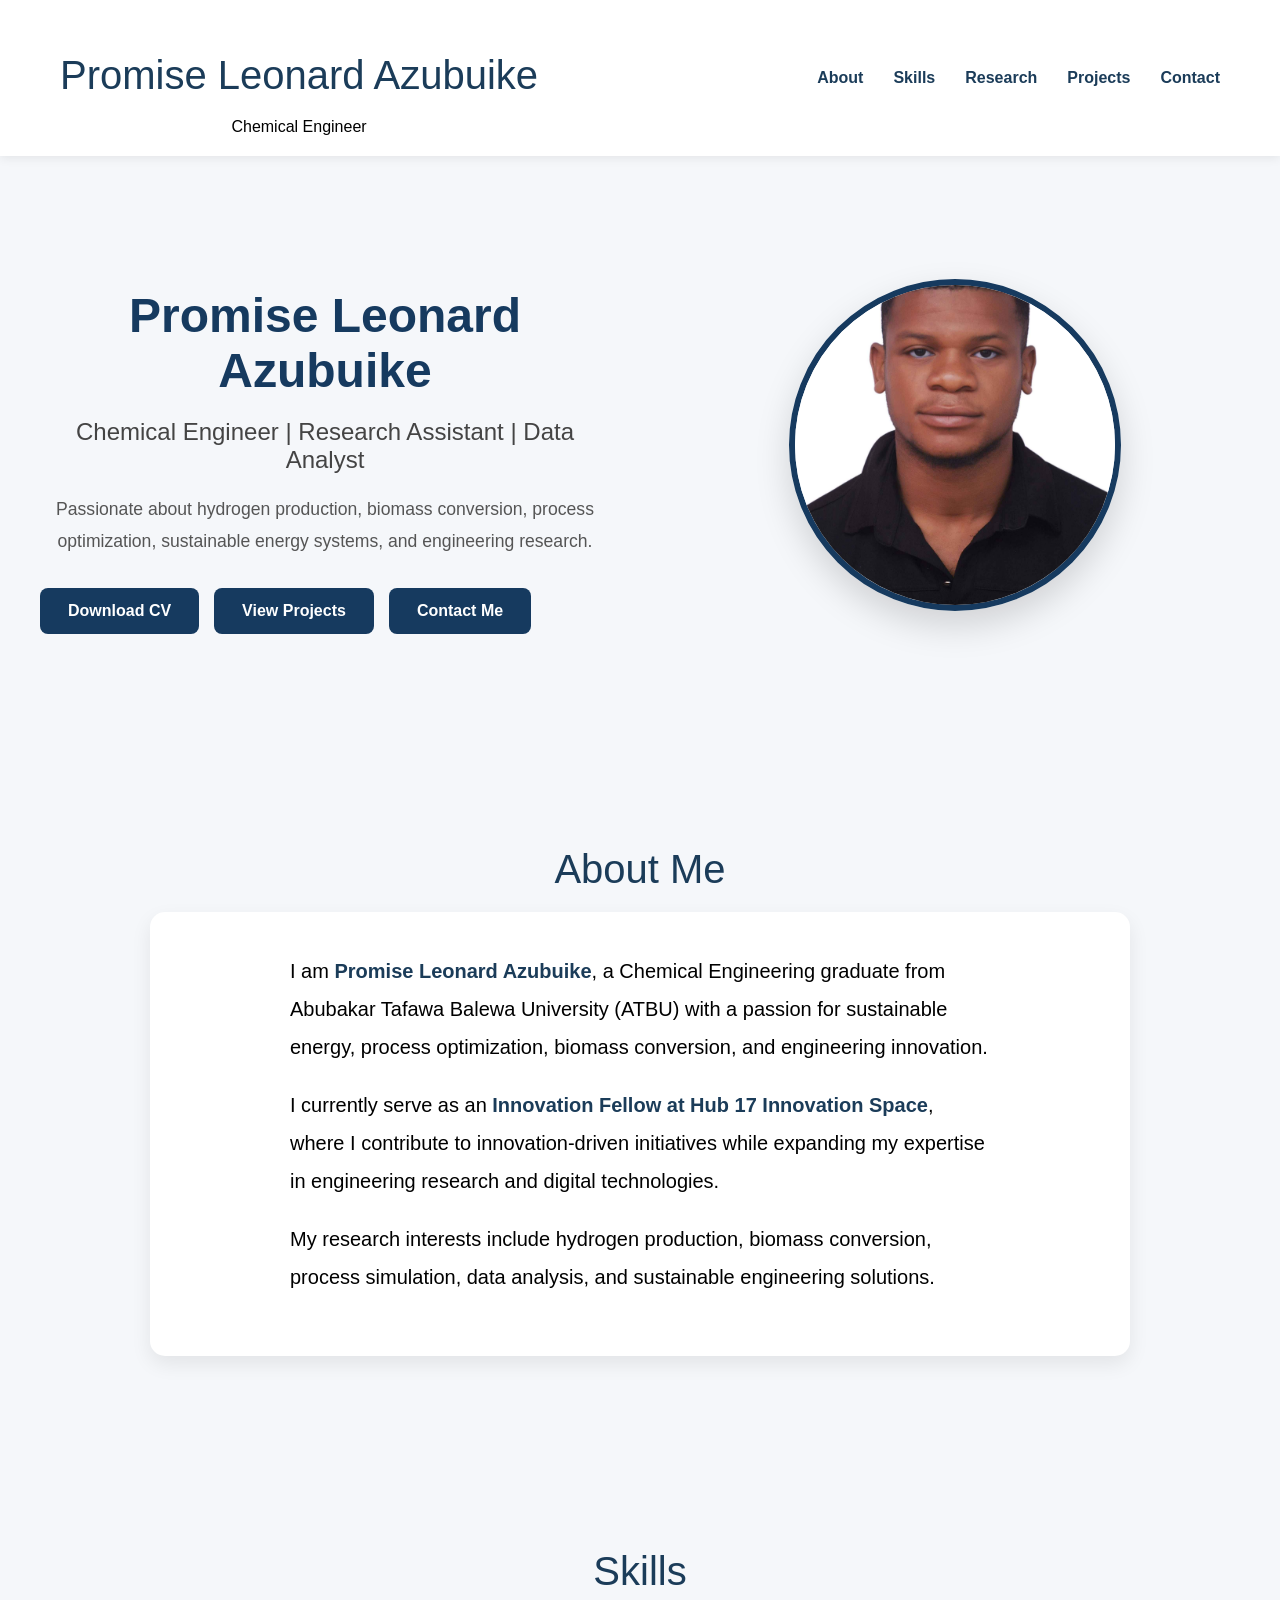
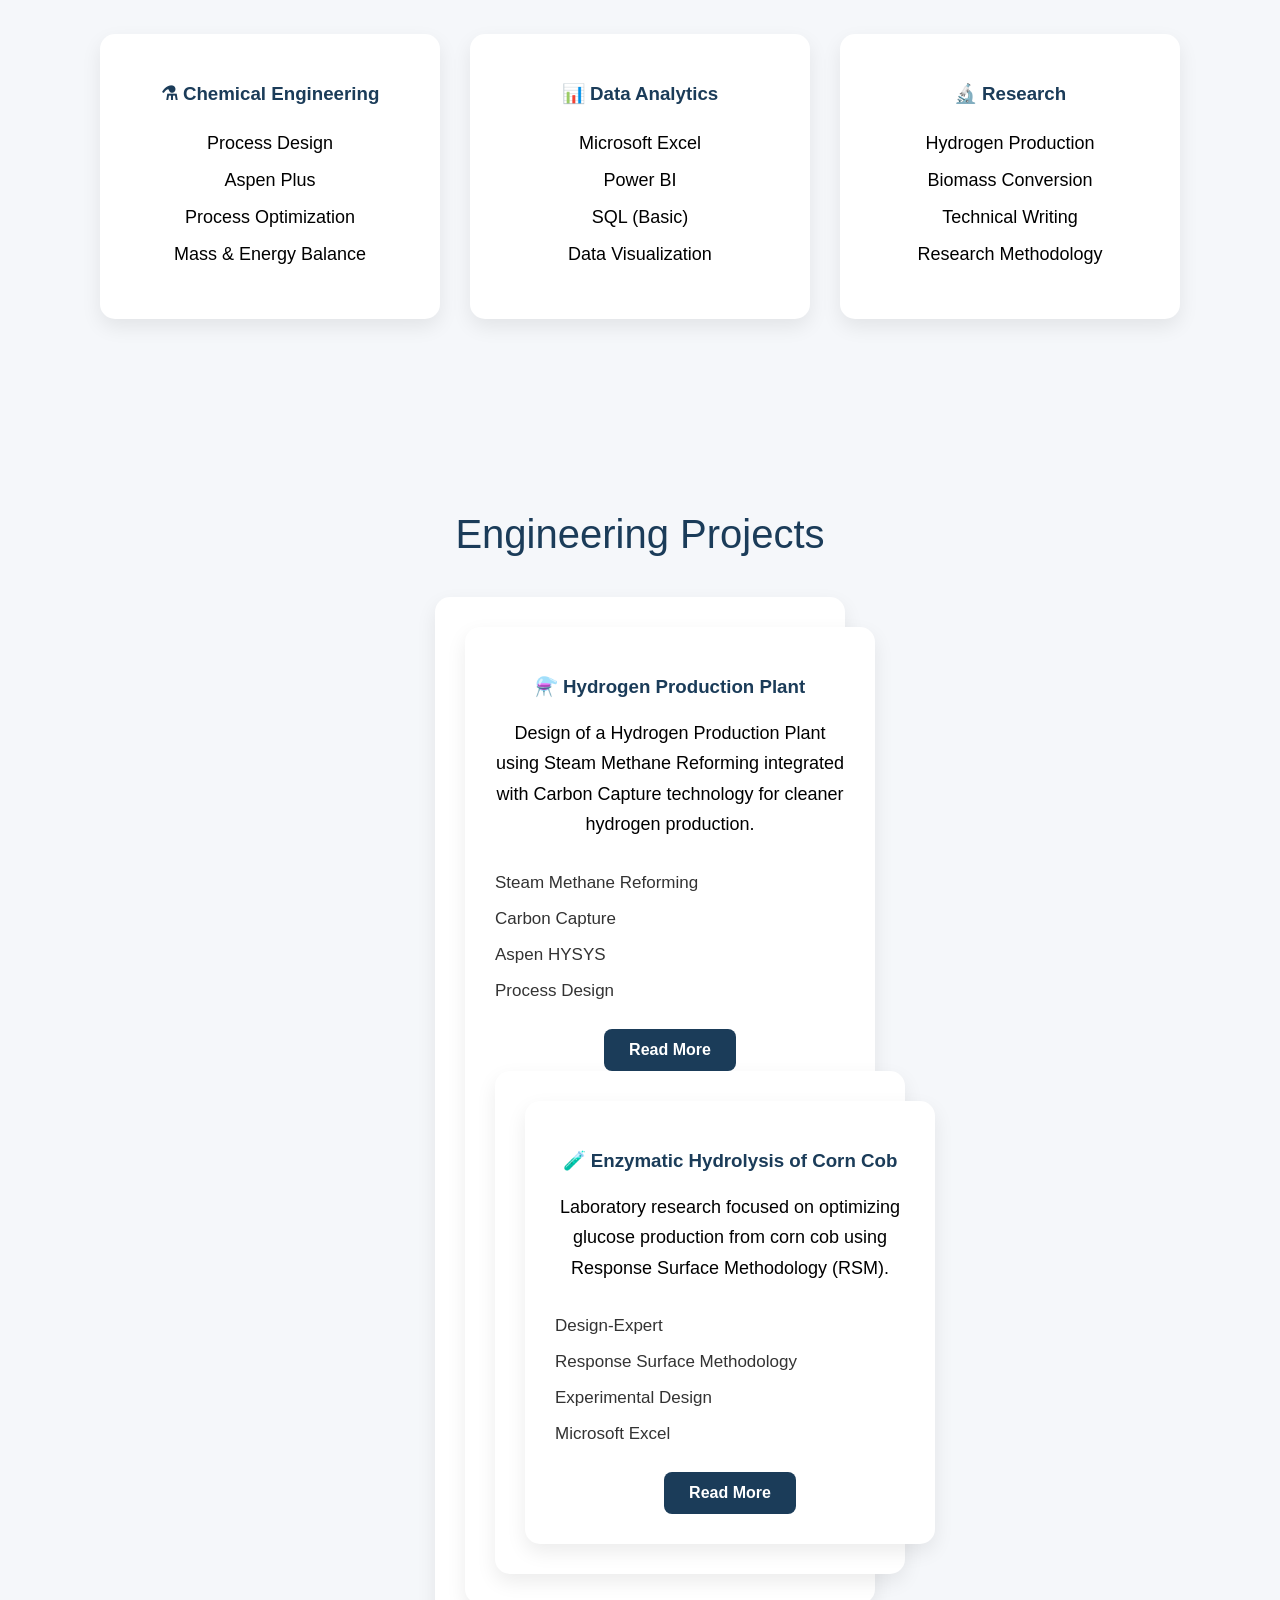
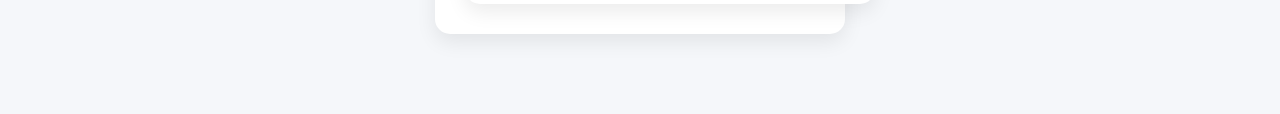
==== index.html @ b5eaa81f "Added professional hero section and downloadable CV" ====
<!DOCTYPE html>
<html lang="en">
<head>
    <meta charset="UTF-8">
    <meta name="viewport" content="width=device-width, initial-scale=1.0">
    <title>Promise Leonard Azubuike</title>

<link rel="stylesheet" href="css/style.css">
</head>

<body>
<nav>

<div class="logo">

    <h2>Promise Leonard Azubuike</h2>

    <span>Chemical Engineer</span>

</div>

<ul>

<li><a href="#about">About</a></li>

<li><a href="#skills">Skills</a></li>

<li><a href="#research">Research</a></li>

<li><a href="#projects">Projects</a></li>

<li><a href="#contact">Contact</a></li>

</ul>

</nav>
<header class="hero">

    <div class="hero-text">

        <h1>Promise Leonard Azubuike</h1>

        <h2>Chemical Engineer | Research Assistant | Data Analyst</h2>

        <p>
            Passionate about hydrogen production, biomass conversion,
            process optimization, sustainable energy systems, and
            engineering research.
        </p>

        <div class="hero-buttons">

<a href="documents/Promise_Leonard_Azubuike_CV.pdf" class="btn" download>Download CV</a>
            </a>

            <a href="#projects" class="btn">
                View Projects
            </a>

            <a href="mailto:promiseleonardazubuike@gmail.com" class="btn">
                Contact Me
            </a>

        </div>

    </div>

    <div class="hero-image">

        <img src="Images/profile.jpg" alt="Promise Leonard Azubuike">

    </div>

</header>

<section id="about">

    <h2>About Me</h2>

    <div class="about-container">

        <div class="about-text">

            <p>
                I am <strong>Promise Leonard Azubuike</strong>, a Chemical Engineering graduate from
                Abubakar Tafawa Balewa University (ATBU) with a passion for sustainable energy,
                process optimization, biomass conversion, and engineering innovation.
            </p>

            <p>
                I currently serve as an <strong>Innovation Fellow at Hub 17 Innovation Space</strong>,
                where I contribute to innovation-driven initiatives while expanding my expertise
                in engineering research and digital technologies.
            </p>

            <p>
                My research interests include hydrogen production, biomass conversion,
                process simulation, data analysis, and sustainable engineering solutions.
            </p>

        </div>

    </div>

</section>
<section id="skills">

    <h2>Skills</h2>

    <div class="skills-container">

        <div class="skill-card">

            <h3>⚗ Chemical Engineering</h3>

            <ul>
                <li>Process Design</li>
                <li>Aspen Plus</li>
                <li>Process Optimization</li>
                <li>Mass & Energy Balance</li>
            </ul>

        </div>

        <div class="skill-card">

            <h3>📊 Data Analytics</h3>

            <ul>
                <li>Microsoft Excel</li>
                <li>Power BI</li>
                <li>SQL (Basic)</li>
                <li>Data Visualization</li>
            </ul>

        </div>

        <div class="skill-card">

            <h3>🔬 Research</h3>

            <ul>
                <li>Hydrogen Production</li>
                <li>Biomass Conversion</li>
                <li>Technical Writing</li>
                <li>Research Methodology</li>
            </ul>

        </div>

 </div>

</section>

<!-- ==========================
     Engineering Projects
========================== -->

<section id="projects">

    <h2>Engineering Projects</h2>

    <div class="projects-container">

        <div class="project-card">
<div class="project-card">

    <h3>⚗️ Hydrogen Production Plant</h3>

    <p>
        Design of a Hydrogen Production Plant using Steam Methane Reforming
        integrated with Carbon Capture technology for cleaner hydrogen production.
    </p>

    <ul>

        <li>Steam Methane Reforming</li>

        <li>Carbon Capture</li>

        <li>Aspen HYSYS</li>

        <li>Process Design</li>

    </ul>

<a href="hydrogen.html">Read More</a>

        <div class="project-card">

            <div class="project-card">

    <h3>🧪 Enzymatic Hydrolysis of Corn Cob</h3>

    <p>
        Laboratory research focused on optimizing glucose production from corn cob
        using Response Surface Methodology (RSM).
    </p>

    <ul>

        <li>Design-Expert</li>

        <li>Response Surface Methodology</li>

        <li>Experimental Design</li>

        <li>Microsoft Excel</li>

    </ul>

    <a href="#">Read More</a>

</div>
---- css/style.css ----
/* ==========================
   General Styles
========================== */

body{

background:#f5f7fa;

font-family:Arial, Helvetica, sans-serif;

margin:0;

padding:0;

text-align:center;

}

header{

padding:100px 20px;

}

h1{

font-size:50px;

color:#1b3c59;

margin-bottom:10px;

}

h2{

font-size:40px;

color:#1b3c59;

font-weight:400;

margin-bottom:20px;

}

p{

font-size:20px;

max-width:700px;

margin:auto;

line-height:1.7;

}

/* ==========================
   Navigation
========================== */

nav{

display:flex;

justify-content:space-between;

align-items:center;

padding:20px 60px;

background:white;

box-shadow:0 2px 10px rgba(0,0,0,.08);

}

nav ul{

display:flex;

list-style:none;

gap:30px;

margin:0;

padding:0;

}

nav a{

text-decoration:none;

color:#1b3c59;

font-weight:bold;

transition:.3s;

}

nav a:hover{

color:#0077b6;

}

/* ==========================
   Buttons
========================== */

.buttons{

margin-top:40px;

}

.buttons a{

text-decoration:none;

background:#1b3c59;

color:white;

padding:15px 30px;

margin:10px;

display:inline-block;

border-radius:8px;

transition:.3s;

font-weight:bold;

}

.buttons a:hover{

background:#0077b6;

transform:translateY(-3px);

}

/* ==========================
   Sections
========================== */

section{

padding:80px 60px;

}

/* ==========================
   About Section
========================== */

.about-container{

max-width:900px;

margin:auto;

background:white;

padding:40px;

border-radius:15px;

box-shadow:0 8px 20px rgba(0,0,0,.08);

}

.about-text p{

font-size:20px;

line-height:1.9;

margin-bottom:20px;

text-align:left;

}

strong{

color:#1b3c59;

}

/* ==========================
   Skills Section
========================== */

.skills-container{

display:flex;

justify-content:center;

gap:30px;

flex-wrap:wrap;

margin-top:40px;

}

.skill-card{

background:white;

padding:30px;

width:280px;

border-radius:15px;

box-shadow:0 8px 20px rgba(0,0,0,.08);

transition:.3s;

}

.skill-card:hover{

transform:translateY(-10px);

}

.skill-card h3{

color:#1b3c59;

margin-bottom:20px;

}

.skill-card ul{

list-style:none;

padding:0;

}

.skill-card li{

padding:8px;

font-size:18px;

}

/* ==========================
   Engineering Projects
========================== */

.projects-container{

display:flex;

justify-content:center;

gap:30px;

flex-wrap:wrap;

margin-top:40px;

}

.project-card{

background:white;

width:350px;

padding:30px;

border-radius:15px;

box-shadow:0 8px 20px rgba(0,0,0,.08);

transition:.3s;

}

.project-card:hover{

transform:translateY(-10px);

}

.project-card h3{

color:#1b3c59;

margin-bottom:20px;

}

.project-card p{

font-size:18px;

line-height:1.7;

margin-bottom:25px;

}

.project-card ul{

list-style:none;

padding:0;

margin:20px 0;

text-align:left;

}

.project-card li{

list-style:none;

padding:8px 0;

font-size:17px;

color:#333;

}

.project-card a{

text-decoration:none;

background:#1b3c59;

color:white;

padding:12px 25px;

border-radius:8px;

display:inline-block;

font-weight:bold;

transition:.3s;

}

.project-card a:hover{

background:#0077b6;

}

/* ==========================
   Project Table
========================== */

.project-table{

width:100%;

border-collapse:collapse;

margin-top:30px;

}

.project-table th{

background:#1b3c59;

color:white;

padding:15px;

text-align:left;

width:35%;

}

.project-table td{

padding:15px;

border:1px solid #ddd;

text-align:left;

}

.project-table tr:nth-child(even){

background:#f5f7fa;

}

/* ==========================
   Project Image
========================== */

.project-image{

width:100%;

max-width:850px;

height:auto;

display:block;

margin:30px auto;

border-radius:15px;

box-shadow:0 8px 20px rgba(0,0,0,.12);

}.image-caption{

font-size:16px;

font-style:italic;

color:#555;

margin-top:-10px;

margin-bottom:40px;

}/* ===========================
   HERO SECTION
=========================== */

.hero{
    max-width:1200px;
    margin:60px auto;
    padding:40px;
    display:flex;
    justify-content:space-between;
    align-items:center;
    gap:60px;
}

.hero-text{
    flex:1;
}

.hero-text h1{
    font-size:3rem;
    color:#163A5F;
    margin-bottom:10px;
}

.hero-text h2{
    font-size:1.5rem;
    color:#444;
    margin-bottom:20px;
    font-weight:500;
}

.hero-text p{
    font-size:1.1rem;
    line-height:1.8;
    color:#555;
    margin-bottom:30px;
}

.hero-image{
    flex:1;
    display:flex;
    justify-content:center;
}

.hero-image img{
    width:320px;
    height:320px;
    object-fit:cover;
    border-radius:50%;
    border:6px solid #163A5F;
    box-shadow:0 15px 35px rgba(0,0,0,0.15);
}

.hero-buttons{
    display:flex;
    gap:15px;
    flex-wrap:wrap;
}

.btn{
    text-decoration:none;
    background:#163A5F;
    color:white;
    padding:14px 28px;
    border-radius:8px;
    font-weight:600;
    transition:.3s;
}

.btn:hover{
    background:#23527c;
    transform:translateY(-3px);
}@media(max-width:768px){

.hero{
    flex-direction:column-reverse;
    text-align:center;
    padding:20px;
}

.hero-image img{
    width:220px;
    height:220px;
}

.hero-buttons{
    justify-content:center;
}

.hero-text h1{
    font-size:2.2rem;
}

.hero-text h2{
    font-size:1.2rem;
}

}
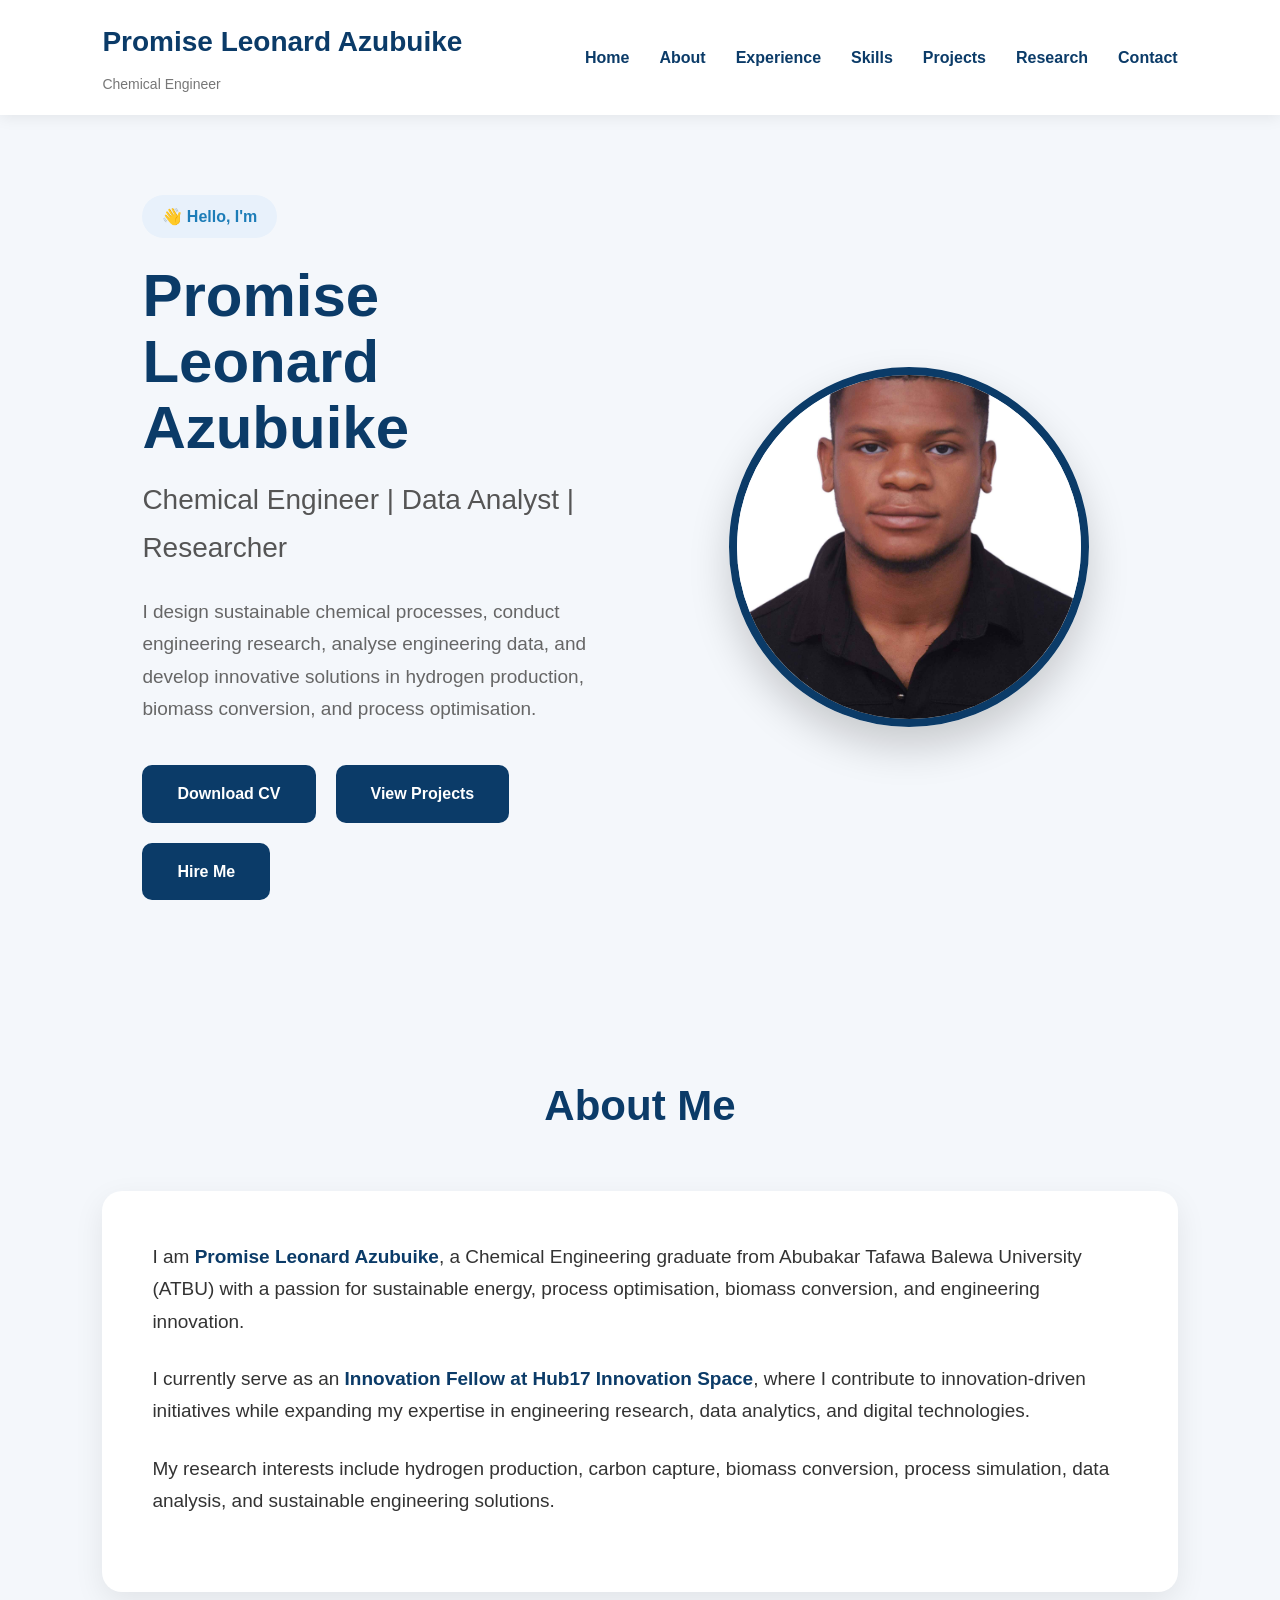
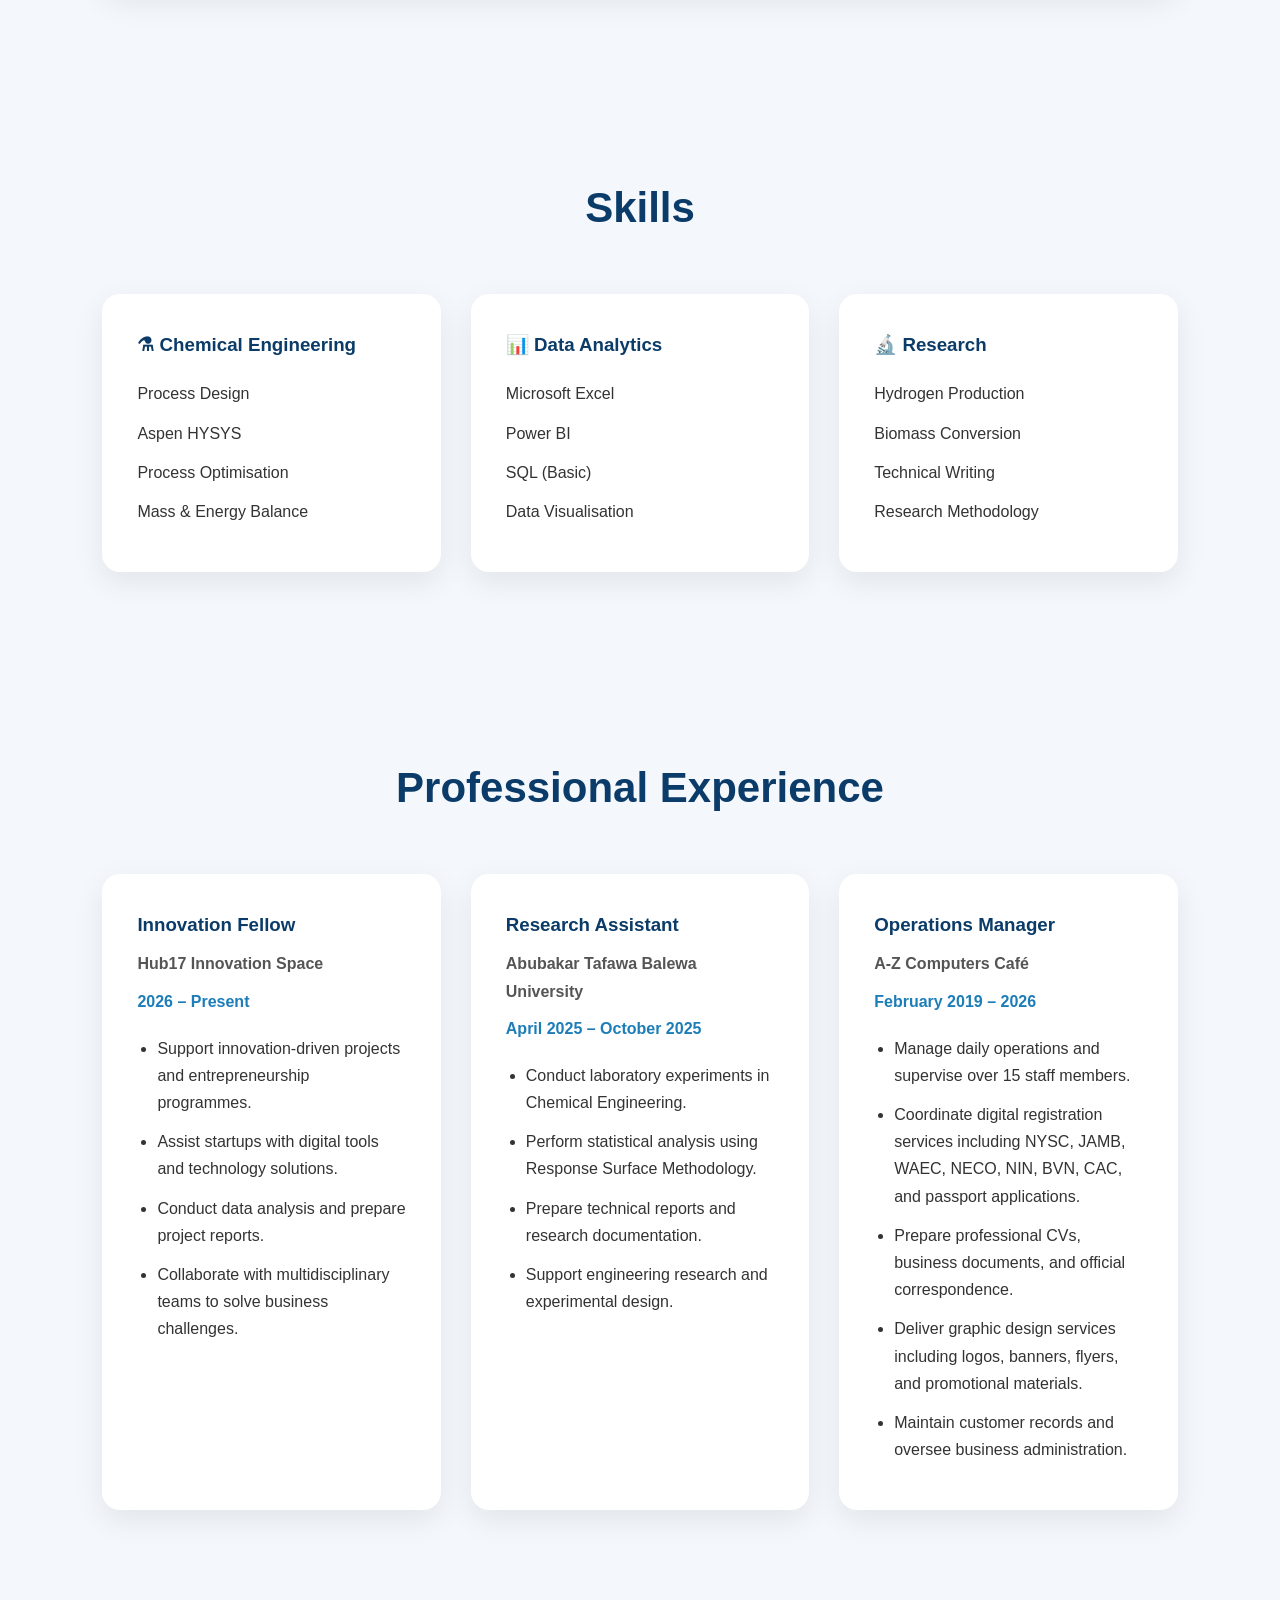
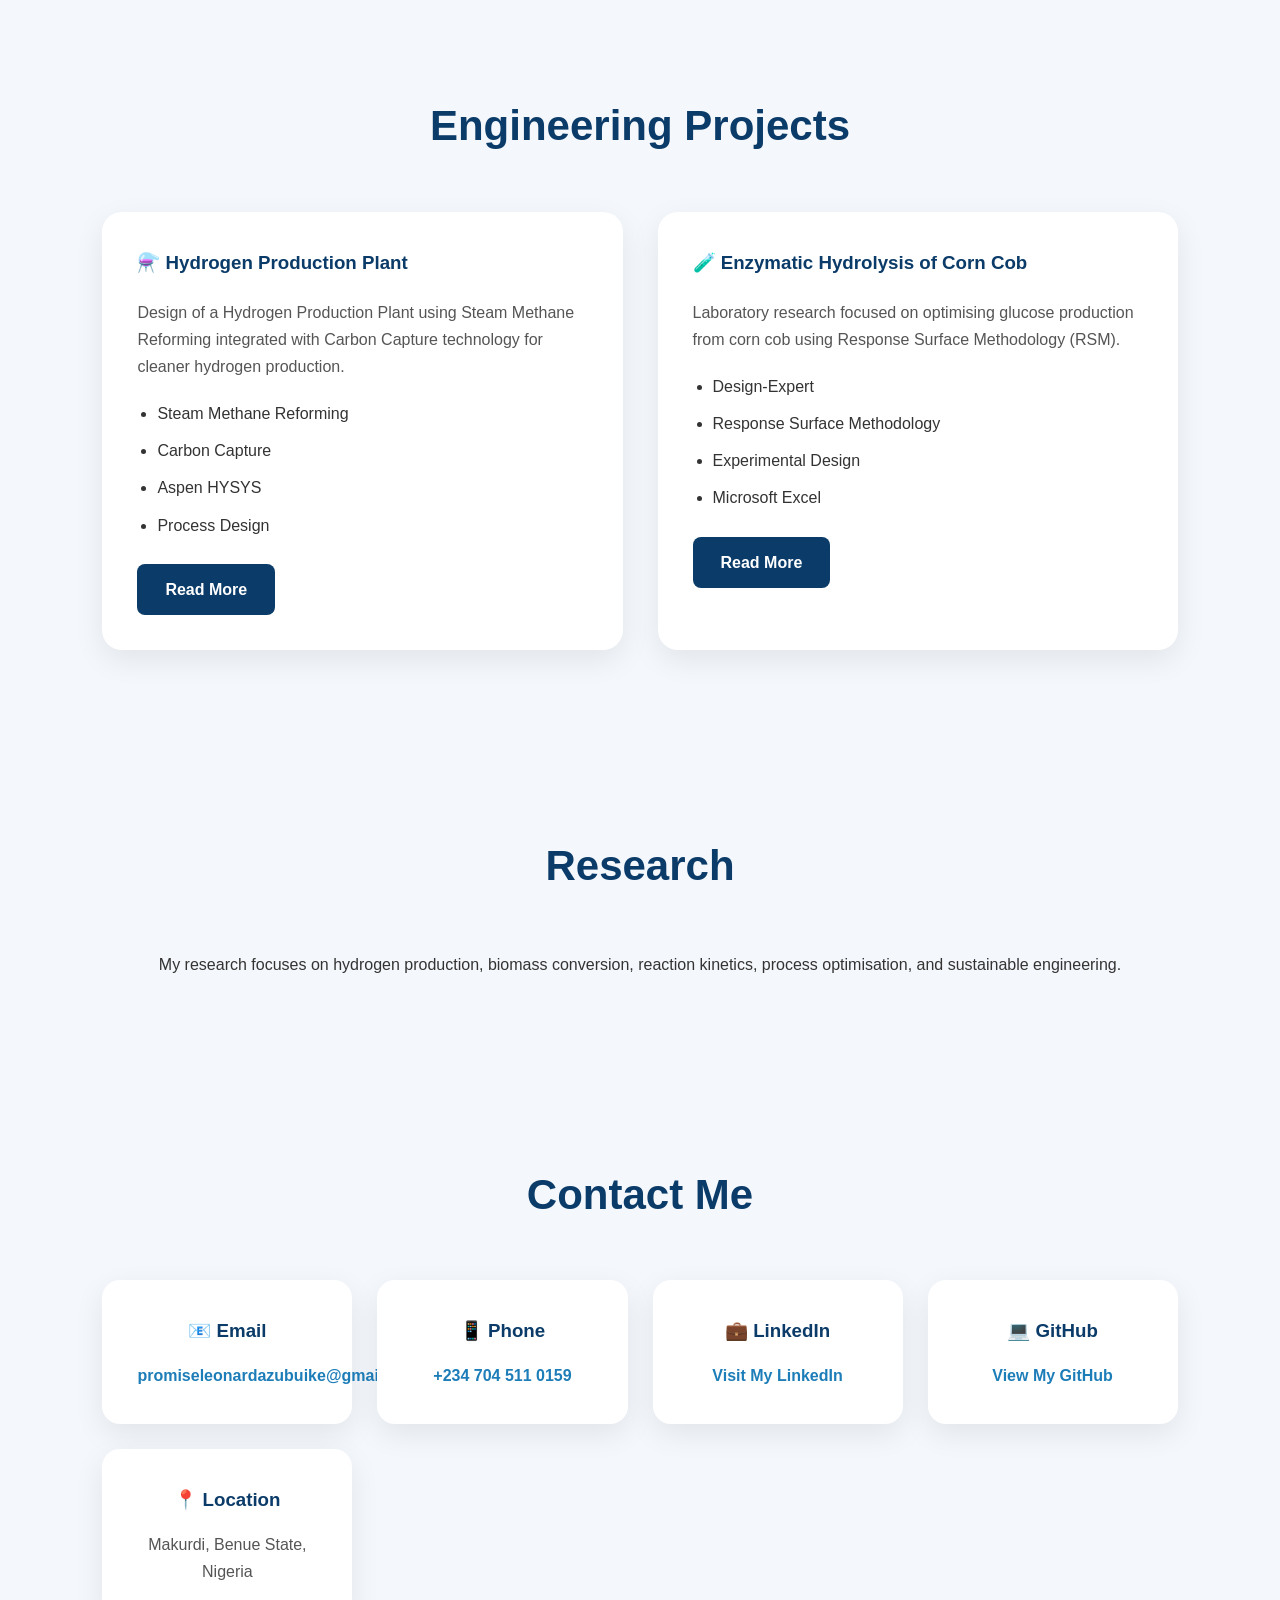
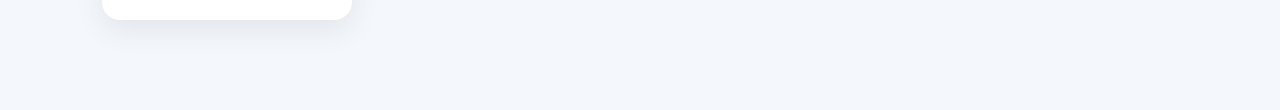
==== commit ce991499: "Update portfolio and add enzymatic hydrolysis project" ====
--- a/index.html
+++ b/index.html
@@ -3,62 +3,70 @@
 <head>
     <meta charset="UTF-8">
     <meta name="viewport" content="width=device-width, initial-scale=1.0">
-    <title>Promise Leonard Azubuike</title>
-
-<link rel="stylesheet" href="css/style.css">
+    <title>Promise Leonard Azubuike | Chemical Engineer</title>
+
+    <link rel="stylesheet" href="css/style.css">
 </head>
 
 <body>
+
+<!-- ==========================
+     Navigation
+========================== -->
+
 <nav>
 
-<div class="logo">
-
-    <h2>Promise Leonard Azubuike</h2>
-
-    <span>Chemical Engineer</span>
-
-</div>
+    <div class="logo">
+        <h2>Promise Leonard Azubuike</h2>
+        <span>Chemical Engineer</span>
+    </div>
 
 <ul>
-
-<li><a href="#about">About</a></li>
-
-<li><a href="#skills">Skills</a></li>
-
-<li><a href="#research">Research</a></li>
-
-<li><a href="#projects">Projects</a></li>
-
-<li><a href="#contact">Contact</a></li>
-
+    <li><a href="#">Home</a></li>
+    <li><a href="#about">About</a></li>
+    <li><a href="#experience">Experience</a></li>
+    <li><a href="#skills">Skills</a></li>
+    <li><a href="#projects">Projects</a></li>
+    <li><a href="#research">Research</a></li>
+    <li><a href="#contact">Contact</a></li>
 </ul>
 
 </nav>
+
+<!-- ==========================
+     Hero Section
+========================== -->
+
 <header class="hero">
 
     <div class="hero-text">
 
+        <p class="hero-tag">👋 Hello, I'm</p>
+
         <h1>Promise Leonard Azubuike</h1>
 
-        <h2>Chemical Engineer | Research Assistant | Data Analyst</h2>
-
-        <p>
-            Passionate about hydrogen production, biomass conversion,
-            process optimization, sustainable energy systems, and
-            engineering research.
+        <h2>Chemical Engineer | Data Analyst | Researcher</h2>
+
+        <p class="hero-description">
+            I design sustainable chemical processes, conduct engineering research,
+            analyse engineering data, and develop innovative solutions in hydrogen
+            production, biomass conversion, and process optimisation.
         </p>
 
         <div class="hero-buttons">
 
-<a href="documents/Promise_Leonard_Azubuike_CV.pdf" class="btn" download>Download CV</a>
+            <a href="documents/Promise_Leonard_Azubuike_CV.pdf"
+               class="btn"
+               download>
+                Download CV
             </a>
 
             <a href="#projects" class="btn">
                 View Projects
             </a>
 
-            <a href="mailto:promiseleonardazubuike@gmail.com" class="btn">
-                Contact Me
+            <a href="#contact" class="btn">
+                Hire Me
             </a>
 
         </div>
@@ -67,12 +75,17 @@
 
     <div class="hero-image">
 
-        <img src="Images/profile.jpg" alt="Promise Leonard Azubuike">
+        <img src="Images/profile.jpg"
+             alt="Promise Leonard Azubuike">
 
     </div>
 
 </header>
 
+<!-- ==========================
+     About Section
+========================== -->
+
 <section id="about">
 
     <h2>About Me</h2>
@@ -82,27 +95,33 @@
         <div class="about-text">
 
             <p>
-                I am <strong>Promise Leonard Azubuike</strong>, a Chemical Engineering graduate from
-                Abubakar Tafawa Balewa University (ATBU) with a passion for sustainable energy,
-                process optimization, biomass conversion, and engineering innovation.
-            </p>
-
-            <p>
-                I currently serve as an <strong>Innovation Fellow at Hub 17 Innovation Space</strong>,
+                I am <strong>Promise Leonard Azubuike</strong>, a Chemical Engineering graduate
+                from Abubakar Tafawa Balewa University (ATBU) with a passion for sustainable
+                energy, process optimisation, biomass conversion, and engineering innovation.
+            </p>
+
+            <p>
+                I currently serve as an <strong>Innovation Fellow at Hub17 Innovation Space</strong>,
                 where I contribute to innovation-driven initiatives while expanding my expertise
-                in engineering research and digital technologies.
-            </p>
-
-            <p>
-                My research interests include hydrogen production, biomass conversion,
-                process simulation, data analysis, and sustainable engineering solutions.
-            </p>
-
-        </div>
-
-    </div>
-
-</section>
+                in engineering research, data analytics, and digital technologies.
+            </p>
+
+            <p>
+                My research interests include hydrogen production, carbon capture,
+                biomass conversion, process simulation, data analysis,
+                and sustainable engineering solutions.
+            </p>
+
+        </div>
+
+    </div>
+
+</section>
+
+<!-- ==========================
+     Skills Section
+========================== -->
+
 <section id="skills">
 
     <h2>Skills</h2>
@@ -115,8 +134,8 @@
 
             <ul>
                 <li>Process Design</li>
-                <li>Aspen Plus</li>
-                <li>Process Optimization</li>
+                <li>Aspen HYSYS</li>
+                <li>Process Optimisation</li>
                 <li>Mass & Energy Balance</li>
             </ul>
 
@@ -130,7 +149,7 @@
                 <li>Microsoft Excel</li>
                 <li>Power BI</li>
                 <li>SQL (Basic)</li>
-                <li>Data Visualization</li>
+                <li>Data Visualisation</li>
             </ul>
 
         </div>
@@ -148,7 +167,72 @@
 
         </div>
 
- </div>
+    </div>
+
+</section>
+<!-- ==========================
+     Experience Section
+========================== -->
+
+<section id="experience">
+
+    <h2>Professional Experience</h2>
+
+    <div class="experience-container">
+
+        <div class="experience-card">
+
+            <h3>Innovation Fellow</h3>
+
+            <h4>Hub17 Innovation Space</h4>
+
+            <span>2026 – Present</span>
+
+            <ul>
+                <li>Support innovation-driven projects and entrepreneurship programmes.</li>
+                <li>Assist startups with digital tools and technology solutions.</li>
+                <li>Conduct data analysis and prepare project reports.</li>
+                <li>Collaborate with multidisciplinary teams to solve business challenges.</li>
+            </ul>
+
+        </div>
+
+        <div class="experience-card">
+
+            <h3>Research Assistant</h3>
+
+            <h4>Abubakar Tafawa Balewa University</h4>
+
+            <span>April 2025 – October 2025</span>
+
+            <ul>
+                <li>Conduct laboratory experiments in Chemical Engineering.</li>
+                <li>Perform statistical analysis using Response Surface Methodology.</li>
+                <li>Prepare technical reports and research documentation.</li>
+                <li>Support engineering research and experimental design.</li>
+            </ul>
+
+        </div>
+
+        <div class="experience-card">
+
+            <h3>Operations Manager</h3>
+
+            <h4>A-Z Computers Café</h4>
+
+            <span>February 2019 – 2026</span>
+
+            <ul>
+                <li>Manage daily operations and supervise over 15 staff members.</li>
+                <li>Coordinate digital registration services including NYSC, JAMB, WAEC, NECO, NIN, BVN, CAC, and passport applications.</li>
+                <li>Prepare professional CVs, business documents, and official correspondence.</li>
+                <li>Deliver graphic design services including logos, banners, flyers, and promotional materials.</li>
+                <li>Maintain customer records and oversee business administration.</li>
+            </ul>
+
+        </div>
+
+    </div>
 
 </section>
 
@@ -163,53 +247,136 @@
     <div class="projects-container">
 
         <div class="project-card">
-<div class="project-card">
-
-    <h3>⚗️ Hydrogen Production Plant</h3>
-
-    <p>
-        Design of a Hydrogen Production Plant using Steam Methane Reforming
-        integrated with Carbon Capture technology for cleaner hydrogen production.
+
+            <h3>⚗️ Hydrogen Production Plant</h3>
+
+            <p>
+                Design of a Hydrogen Production Plant using Steam Methane Reforming
+                integrated with Carbon Capture technology for cleaner hydrogen production.
+            </p>
+
+            <ul>
+                <li>Steam Methane Reforming</li>
+                <li>Carbon Capture</li>
+                <li>Aspen HYSYS</li>
+                <li>Process Design</li>
+            </ul>
+
+            <a href="hydrogen.html">Read More</a>
+
+        </div>
+
+        <div class="project-card">
+
+            <h3>🧪 Enzymatic Hydrolysis of Corn Cob</h3>
+
+            <p>
+                Laboratory research focused on optimising glucose production
+                from corn cob using Response Surface Methodology (RSM).
+            </p>
+
+            <ul>
+                <li>Design-Expert</li>
+                <li>Response Surface Methodology</li>
+                <li>Experimental Design</li>
+                <li>Microsoft Excel</li>
+            </ul>
+
+            <a href="enzymatic-hydrolysis.html">Read More</a>
+
+        </div>
+
+    </div>
+
+</section>
+
+<!-- ==========================
+     Research Section
+========================== -->
+
+<section id="research">
+
+    <h2>Research</h2>
+
+    <p style="text-align:center;">
+        My research focuses on hydrogen production,
+        biomass conversion, reaction kinetics,
+        process optimisation, and sustainable engineering.
     </p>
 
-    <ul>
-
-        <li>Steam Methane Reforming</li>
-
-        <li>Carbon Capture</li>
-
-        <li>Aspen HYSYS</li>
-
-        <li>Process Design</li>
-
-    </ul>
-
-<a href="hydrogen.html">Read More</a>
-
-        <div class="project-card">
-
-            <div class="project-card">
-
-    <h3>🧪 Enzymatic Hydrolysis of Corn Cob</h3>
-
-    <p>
-        Laboratory research focused on optimizing glucose production from corn cob
-        using Response Surface Methodology (RSM).
-    </p>
-
-    <ul>
-
-        <li>Design-Expert</li>
-
-        <li>Response Surface Methodology</li>
-
-        <li>Experimental Design</li>
-
-        <li>Microsoft Excel</li>
-
-    </ul>
-
-    <a href="#">Read More</a>
-
-</div>
-   +</section>
+
+<!-- ==========================
+     Contact Section
+========================== -->
+
+<section id="contact">
+
+    <h2>Contact Me</h2>
+
+    <div class="contact-container">
+
+        <div class="contact-card">
+
+            <h3>📧 Email</h3>
+
+            <p>
+                <a href="mailto:promiseleonardazubuike@gmail.com">
+                    promiseleonardazubuike@gmail.com
+                </a>
+            </p>
+
+        </div>
+
+        <div class="contact-card">
+
+            <h3>📱 Phone</h3>
+
+            <p>
+                <a href="tel:+2347045110159">
+                    +234 704 511 0159
+                </a>
+            </p>
+
+        </div>
+
+        <div class="contact-card">
+
+            <h3>💼 LinkedIn</h3>
+
+            <p>
+                <a href="https://www.linkedin.com/in/promise-azubuike-3222232b3/"
+                   target="_blank">
+                    Visit My LinkedIn
+                </a>
+            </p>
+
+        </div>
+
+        <div class="contact-card">
+
+            <h3>💻 GitHub</h3>
+
+            <p>
+                <a href="https://github.com/promiseleonardazubuike-source"
+                   target="_blank">
+                    View My GitHub
+                </a>
+            </p>
+
+        </div>
+
+        <div class="contact-card">
+
+            <h3>📍 Location</h3>
+
+            <p>Makurdi, Benue State, Nigeria</p>
+
+        </div>
+
+    </div>
+
+</section>
+
+</body>
+</html>
--- a/css/style.css
+++ b/css/style.css
@@ -1,544 +1,872 @@
-/* ==========================
-   General Styles
-========================== */
+/* =====================================================
+   PROMISE LEONARD AZUBUIKE PORTFOLIO
+   Version 2.0
+====================================================== */
+
+
+/* =====================================================
+   RESET
+====================================================== */
+
+*{
+    margin:0;
+    padding:0;
+    box-sizing:border-box;
+}
+
+html{
+    scroll-behavior:smooth;
+}
 
 body{
 
-background:#f5f7fa;
-
-font-family:Arial, Helvetica, sans-serif;
-
-margin:0;
-
-padding:0;
-
-text-align:center;
-
-}
-
-header{
-
-padding:100px 20px;
-
-}
-
-h1{
-
-font-size:50px;
-
-color:#1b3c59;
-
-margin-bottom:10px;
-
-}
-
-h2{
-
-font-size:40px;
-
-color:#1b3c59;
-
-font-weight:400;
-
-margin-bottom:20px;
-
-}
-
-p{
-
-font-size:20px;
-
-max-width:700px;
-
-margin:auto;
-
-line-height:1.7;
-
-}
-
-/* ==========================
-   Navigation
-========================== */
+    font-family:Arial, Helvetica, sans-serif;
+
+    background:#f4f7fb;
+
+    color:#333;
+
+    line-height:1.7;
+
+}
+
+
+/* =====================================================
+   VARIABLES
+====================================================== */
+
+:root{
+
+    --primary:#0B3B68;
+
+    --secondary:#1D7DB8;
+
+    --accent:#16A085;
+
+    --white:#ffffff;
+
+    --light:#f4f7fb;
+
+    --dark:#222;
+
+    --shadow:0 10px 30px rgba(0,0,0,.08);
+
+}
+
+
+/* =====================================================
+   LINKS
+====================================================== */
+
+a{
+
+    text-decoration:none;
+
+    color:inherit;
+
+}
+
+
+/* =====================================================
+   IMAGES
+====================================================== */
+
+img{
+
+    max-width:100%;
+
+    display:block;
+
+}
+
+
+/* =====================================================
+   NAVIGATION
+====================================================== */
 
 nav{
 
-display:flex;
-
-justify-content:space-between;
-
-align-items:center;
-
-padding:20px 60px;
-
-background:white;
-
-box-shadow:0 2px 10px rgba(0,0,0,.08);
+    position:sticky;
+
+    top:0;
+
+    z-index:999;
+
+    background:white;
+
+    display:flex;
+
+    justify-content:space-between;
+
+    align-items:center;
+
+    padding:18px 8%;
+
+    box-shadow:0 2px 15px rgba(0,0,0,.08);
+
+}
+
+.logo h2{
+
+    color:var(--primary);
+
+    font-size:28px;
+
+    margin-bottom:4px;
+
+}
+
+.logo span{
+
+    color:#777;
+
+    font-size:14px;
 
 }
 
 nav ul{
 
-display:flex;
-
-list-style:none;
-
-gap:30px;
-
-margin:0;
-
-padding:0;
-
-}
-
-nav a{
-
-text-decoration:none;
-
-color:#1b3c59;
-
-font-weight:bold;
-
-transition:.3s;
-
-}
-
-nav a:hover{
-
-color:#0077b6;
-
-}
-
-/* ==========================
-   Buttons
-========================== */
-
-.buttons{
-
-margin-top:40px;
-
-}
-
-.buttons a{
-
-text-decoration:none;
-
-background:#1b3c59;
-
-color:white;
-
-padding:15px 30px;
-
-margin:10px;
-
-display:inline-block;
-
-border-radius:8px;
-
-transition:.3s;
-
-font-weight:bold;
-
-}
-
-.buttons a:hover{
-
-background:#0077b6;
-
-transform:translateY(-3px);
-
-}
-
-/* ==========================
-   Sections
-========================== */
+    list-style:none;
+
+    display:flex;
+
+    gap:30px;
+
+}
+
+nav ul li a{
+
+    color:var(--primary);
+
+    font-weight:600;
+
+    transition:.3s;
+
+}
+
+nav ul li a:hover{
+
+    color:var(--secondary);
+
+}
+
+
+/* =====================================================
+   HERO
+====================================================== */
+
+.hero{
+
+    max-width:1200px;
+
+    margin:auto;
+
+    min-height:90vh;
+
+    display:flex;
+
+    justify-content:space-between;
+
+    align-items:center;
+
+    gap:80px;
+
+    padding:80px 8%;
+
+}
+
+.hero-text{
+
+    flex:1;
+
+}
+
+.hero-tag{
+
+    display:inline-block;
+
+    background:#e8f1fb;
+
+    color:var(--secondary);
+
+    padding:8px 20px;
+
+    border-radius:30px;
+
+    font-weight:bold;
+
+    margin-bottom:25px;
+
+}
+
+.hero-text h1{
+
+    font-size:60px;
+
+    color:var(--primary);
+
+    margin-bottom:15px;
+
+    line-height:1.1;
+
+}
+
+.hero-text h2{
+
+    font-size:28px;
+
+    color:#555;
+
+    margin-bottom:25px;
+
+    font-weight:400;
+
+}
+
+.hero-description{
+
+    font-size:19px;
+
+    color:#666;
+
+    margin-bottom:40px;
+
+    max-width:650px;
+
+}
+
+.hero-buttons{
+
+    display:flex;
+
+    gap:20px;
+
+    flex-wrap:wrap;
+
+}
+
+.btn{
+
+    display:inline-block;
+
+    padding:15px 35px;
+
+    border-radius:10px;
+
+    background:var(--primary);
+
+    color:white;
+
+    font-weight:bold;
+
+    transition:.3s;
+
+}
+
+.btn:hover{
+
+    background:var(--secondary);
+
+    transform:translateY(-5px);
+
+}
+
+.hero-image{
+
+    flex:1;
+
+    display:flex;
+
+    justify-content:center;
+
+}
+
+.hero-image img{
+
+    width:360px;
+
+    height:360px;
+
+    object-fit:cover;
+
+    border-radius:50%;
+
+    border:8px solid var(--primary);
+
+    box-shadow:0 20px 40px rgba(0,0,0,.18);
+
+}
+
+
+/* =====================================================
+   GENERAL SECTION
+====================================================== */
 
 section{
 
-padding:80px 60px;
-
-}
-
-/* ==========================
-   About Section
-========================== */
+    padding:90px 8%;
+
+}
+
+section h2{
+
+    text-align:center;
+
+    color:var(--primary);
+
+    font-size:42px;
+
+    margin-bottom:50px;
+
+}
+
+
+/* =====================================================
+   ABOUT
+====================================================== */
 
 .about-container{
 
-max-width:900px;
-
-margin:auto;
-
-background:white;
-
-padding:40px;
-
-border-radius:15px;
-
-box-shadow:0 8px 20px rgba(0,0,0,.08);
+    max-width:1100px;
+
+    margin:auto;
+
+}
+
+.about-text{
+
+    background:white;
+
+    padding:50px;
+
+    border-radius:20px;
+
+    box-shadow:var(--shadow);
 
 }
 
 .about-text p{
 
-font-size:20px;
-
-line-height:1.9;
-
-margin-bottom:20px;
-
-text-align:left;
-
-}
-
-strong{
-
-color:#1b3c59;
-
-}
-
-/* ==========================
-   Skills Section
-========================== */
+    font-size:19px;
+
+    margin-bottom:25px;
+
+}
+
+.about-text strong{
+
+    color:var(--primary);
+
+}
+
+
+/* =====================================================
+   EXPERIENCE
+====================================================== */
+
+.experience-container{
+
+    display:grid;
+
+    grid-template-columns:repeat(auto-fit,minmax(330px,1fr));
+
+    gap:30px;
+
+}
+
+.experience-card{
+
+    background:white;
+
+    border-radius:18px;
+
+    padding:35px;
+
+    box-shadow:var(--shadow);
+
+    transition:.3s;
+
+}
+
+.experience-card:hover{
+
+    transform:translateY(-10px);
+
+}
+
+.experience-card h3{
+
+    color:var(--primary);
+
+    margin-bottom:10px;
+
+}
+
+.experience-card h4{
+
+    color:#555;
+
+    margin-bottom:10px;
+
+}
+
+.experience-card span{
+
+    color:var(--secondary);
+
+    font-weight:bold;
+
+}
+
+.experience-card ul{
+
+    margin-top:20px;
+
+    padding-left:20px;
+
+}
+
+.experience-card li{
+
+    margin-bottom:12px;
+
+}
+
+
+/* =====================================================
+   SKILLS
+====================================================== */
 
 .skills-container{
 
-display:flex;
-
-justify-content:center;
-
-gap:30px;
-
-flex-wrap:wrap;
-
-margin-top:40px;
+    display:grid;
+
+    grid-template-columns:repeat(auto-fit,minmax(260px,1fr));
+
+    gap:30px;
 
 }
 
 .skill-card{
 
-background:white;
-
-padding:30px;
-
-width:280px;
-
-border-radius:15px;
-
-box-shadow:0 8px 20px rgba(0,0,0,.08);
-
-transition:.3s;
+    background:white;
+
+    padding:35px;
+
+    border-radius:18px;
+
+    box-shadow:var(--shadow);
+
+    transition:.3s;
 
 }
 
 .skill-card:hover{
 
-transform:translateY(-10px);
+    transform:translateY(-10px);
 
 }
 
 .skill-card h3{
 
-color:#1b3c59;
-
-margin-bottom:20px;
+    color:var(--primary);
+
+    margin-bottom:20px;
 
 }
 
 .skill-card ul{
 
-list-style:none;
-
-padding:0;
+    list-style:none;
 
 }
 
 .skill-card li{
 
-padding:8px;
-
-font-size:18px;
-
-}
-
-/* ==========================
-   Engineering Projects
-========================== */
+    margin-bottom:12px;
+
+}
+/* =====================================================
+   STATISTICS
+====================================================== */
+
+.stats-container{
+
+    max-width:1200px;
+
+    margin:auto;
+
+    display:grid;
+
+    grid-template-columns:repeat(auto-fit,minmax(180px,1fr));
+
+    gap:25px;
+
+}
+
+.stat-card{
+
+    background:white;
+
+    padding:35px 20px;
+
+    border-radius:18px;
+
+    text-align:center;
+
+    box-shadow:var(--shadow);
+
+    transition:.3s;
+
+}
+
+.stat-card:hover{
+
+    transform:translateY(-8px);
+
+}
+
+.stat-card h2{
+
+    font-size:42px;
+
+    color:var(--secondary);
+
+    margin-bottom:10px;
+
+}
+
+.stat-card p{
+
+    font-size:17px;
+
+    color:#555;
+
+}
+
+
+/* =====================================================
+   PROJECTS
+====================================================== */
 
 .projects-container{
 
-display:flex;
-
-justify-content:center;
-
-gap:30px;
-
-flex-wrap:wrap;
-
-margin-top:40px;
+    display:grid;
+
+    grid-template-columns:repeat(auto-fit,minmax(340px,1fr));
+
+    gap:35px;
 
 }
 
 .project-card{
 
-background:white;
-
-width:350px;
-
-padding:30px;
-
-border-radius:15px;
-
-box-shadow:0 8px 20px rgba(0,0,0,.08);
-
-transition:.3s;
+    background:white;
+
+    border-radius:20px;
+
+    overflow:hidden;
+
+    box-shadow:var(--shadow);
+
+    transition:.3s;
+
+    padding:35px;
 
 }
 
 .project-card:hover{
 
-transform:translateY(-10px);
+    transform:translateY(-10px);
 
 }
 
 .project-card h3{
 
-color:#1b3c59;
-
-margin-bottom:20px;
+    color:var(--primary);
+
+    margin-bottom:20px;
 
 }
 
 .project-card p{
 
-font-size:18px;
-
-line-height:1.7;
-
-margin-bottom:25px;
+    color:#555;
+
+    margin-bottom:20px;
 
 }
 
 .project-card ul{
 
-list-style:none;
-
-padding:0;
-
-margin:20px 0;
-
-text-align:left;
+    padding-left:20px;
+
+    margin-bottom:25px;
 
 }
 
 .project-card li{
 
-list-style:none;
-
-padding:8px 0;
-
-font-size:17px;
-
-color:#333;
+    margin-bottom:10px;
 
 }
 
 .project-card a{
 
-text-decoration:none;
-
-background:#1b3c59;
-
-color:white;
-
-padding:12px 25px;
-
-border-radius:8px;
-
-display:inline-block;
-
-font-weight:bold;
-
-transition:.3s;
+    display:inline-block;
+
+    padding:12px 28px;
+
+    background:var(--primary);
+
+    color:white;
+
+    border-radius:8px;
+
+    font-weight:bold;
+
+    transition:.3s;
 
 }
 
 .project-card a:hover{
 
-background:#0077b6;
-
-}
-
-/* ==========================
-   Project Table
-========================== */
-
-.project-table{
-
-width:100%;
-
-border-collapse:collapse;
-
-margin-top:30px;
-
-}
-
-.project-table th{
-
-background:#1b3c59;
-
-color:white;
-
-padding:15px;
-
-text-align:left;
-
-width:35%;
-
-}
-
-.project-table td{
-
-padding:15px;
-
-border:1px solid #ddd;
-
-text-align:left;
-
-}
-
-.project-table tr:nth-child(even){
-
-background:#f5f7fa;
-
-}
-
-/* ==========================
-   Project Image
-========================== */
-
-.project-image{
-
-width:100%;
-
-max-width:850px;
-
-height:auto;
-
-display:block;
-
-margin:30px auto;
-
-border-radius:15px;
-
-box-shadow:0 8px 20px rgba(0,0,0,.12);
-
-}.image-caption{
-
-font-size:16px;
-
-font-style:italic;
-
-color:#555;
-
-margin-top:-10px;
-
-margin-bottom:40px;
-
-}/* ===========================
-   HERO SECTION
-=========================== */
+    background:var(--secondary);
+
+}
+
+
+/* =====================================================
+   PROJECT DETAIL PAGE
+====================================================== */
+
+.project-hero{
+
+    background:linear-gradient(135deg,#0B3B68,#1D7DB8);
+
+    color:white;
+
+    text-align:center;
+
+    padding:120px 8%;
+
+}
+
+.project-tag{
+
+    display:inline-block;
+
+    background:white;
+
+    color:var(--primary);
+
+    padding:8px 20px;
+
+    border-radius:30px;
+
+    font-weight:bold;
+
+    margin-bottom:25px;
+
+}
+
+.project-hero h1{
+
+    font-size:52px;
+
+    max-width:900px;
+
+    margin:20px auto;
+
+}
+
+.project-hero h3{
+
+    font-weight:400;
+
+    margin-bottom:40px;
+
+}
+
+.project-buttons{
+
+    display:flex;
+
+    justify-content:center;
+
+    gap:20px;
+
+    flex-wrap:wrap;
+
+}
+
+.project-section{
+
+    background:#f4f7fb;
+
+}
+
+.project-section .project-card{
+
+    max-width:1000px;
+
+    margin:auto;
+
+}
+
+
+/* =====================================================
+   CONTACT
+====================================================== */
+
+.contact-container{
+
+    display:grid;
+
+    grid-template-columns:repeat(auto-fit,minmax(250px,1fr));
+
+    gap:25px;
+
+}
+
+.contact-card{
+
+    background:white;
+
+    border-radius:18px;
+
+    padding:35px;
+
+    text-align:center;
+
+    box-shadow:var(--shadow);
+
+    transition:.3s;
+
+}
+
+.contact-card:hover{
+
+    transform:translateY(-8px);
+
+}
+
+.contact-card h3{
+
+    color:var(--primary);
+
+    margin-bottom:15px;
+
+}
+
+.contact-card p{
+
+    color:#555;
+
+}
+
+.contact-card a{
+
+    color:var(--secondary);
+
+    font-weight:bold;
+
+}
+
+
+/* =====================================================
+   FOOTER
+====================================================== */
+
+footer{
+
+    background:var(--primary);
+
+    color:white;
+
+    text-align:center;
+
+    padding:30px;
+
+    margin-top:80px;
+
+}
+
+
+/* =====================================================
+   MOBILE
+====================================================== */
+
+@media(max-width:900px){
+
+nav{
+
+    flex-direction:column;
+
+    gap:20px;
+
+}
+
+nav ul{
+
+    flex-wrap:wrap;
+
+    justify-content:center;
+
+}
 
 .hero{
-    max-width:1200px;
-    margin:60px auto;
-    padding:40px;
-    display:flex;
-    justify-content:space-between;
-    align-items:center;
-    gap:60px;
-}
-
-.hero-text{
-    flex:1;
+
+    flex-direction:column-reverse;
+
+    text-align:center;
+
+    min-height:auto;
+
+}
+
+.hero-description{
+
+    margin:auto auto 35px;
+
+}
+
+.hero-buttons{
+
+    justify-content:center;
+
+}
+
+.hero-image img{
+
+    width:260px;
+
+    height:260px;
+
 }
 
 .hero-text h1{
-    font-size:3rem;
-    color:#163A5F;
-    margin-bottom:10px;
+
+    font-size:42px;
+
 }
 
 .hero-text h2{
-    font-size:1.5rem;
-    color:#444;
-    margin-bottom:20px;
-    font-weight:500;
-}
-
-.hero-text p{
-    font-size:1.1rem;
-    line-height:1.8;
-    color:#555;
-    margin-bottom:30px;
-}
-
-.hero-image{
-    flex:1;
-    display:flex;
-    justify-content:center;
-}
-
-.hero-image img{
-    width:320px;
-    height:320px;
-    object-fit:cover;
-    border-radius:50%;
-    border:6px solid #163A5F;
-    box-shadow:0 15px 35px rgba(0,0,0,0.15);
-}
-
-.hero-buttons{
-    display:flex;
-    gap:15px;
-    flex-wrap:wrap;
-}
-
-.btn{
-    text-decoration:none;
-    background:#163A5F;
-    color:white;
-    padding:14px 28px;
-    border-radius:8px;
-    font-weight:600;
-    transition:.3s;
-}
-
-.btn:hover{
-    background:#23527c;
-    transform:translateY(-3px);
-}@media(max-width:768px){
-
-.hero{
-    flex-direction:column-reverse;
-    text-align:center;
-    padding:20px;
-}
-
-.hero-image img{
-    width:220px;
-    height:220px;
-}
-
-.hero-buttons{
-    justify-content:center;
-}
-
-.hero-text h1{
-    font-size:2.2rem;
-}
-
-.hero-text h2{
-    font-size:1.2rem;
+
+    font-size:22px;
+
+}
+
+.project-hero h1{
+
+    font-size:36px;
+
+}
+
+section h2{
+
+    font-size:34px;
+
 }
 
 }
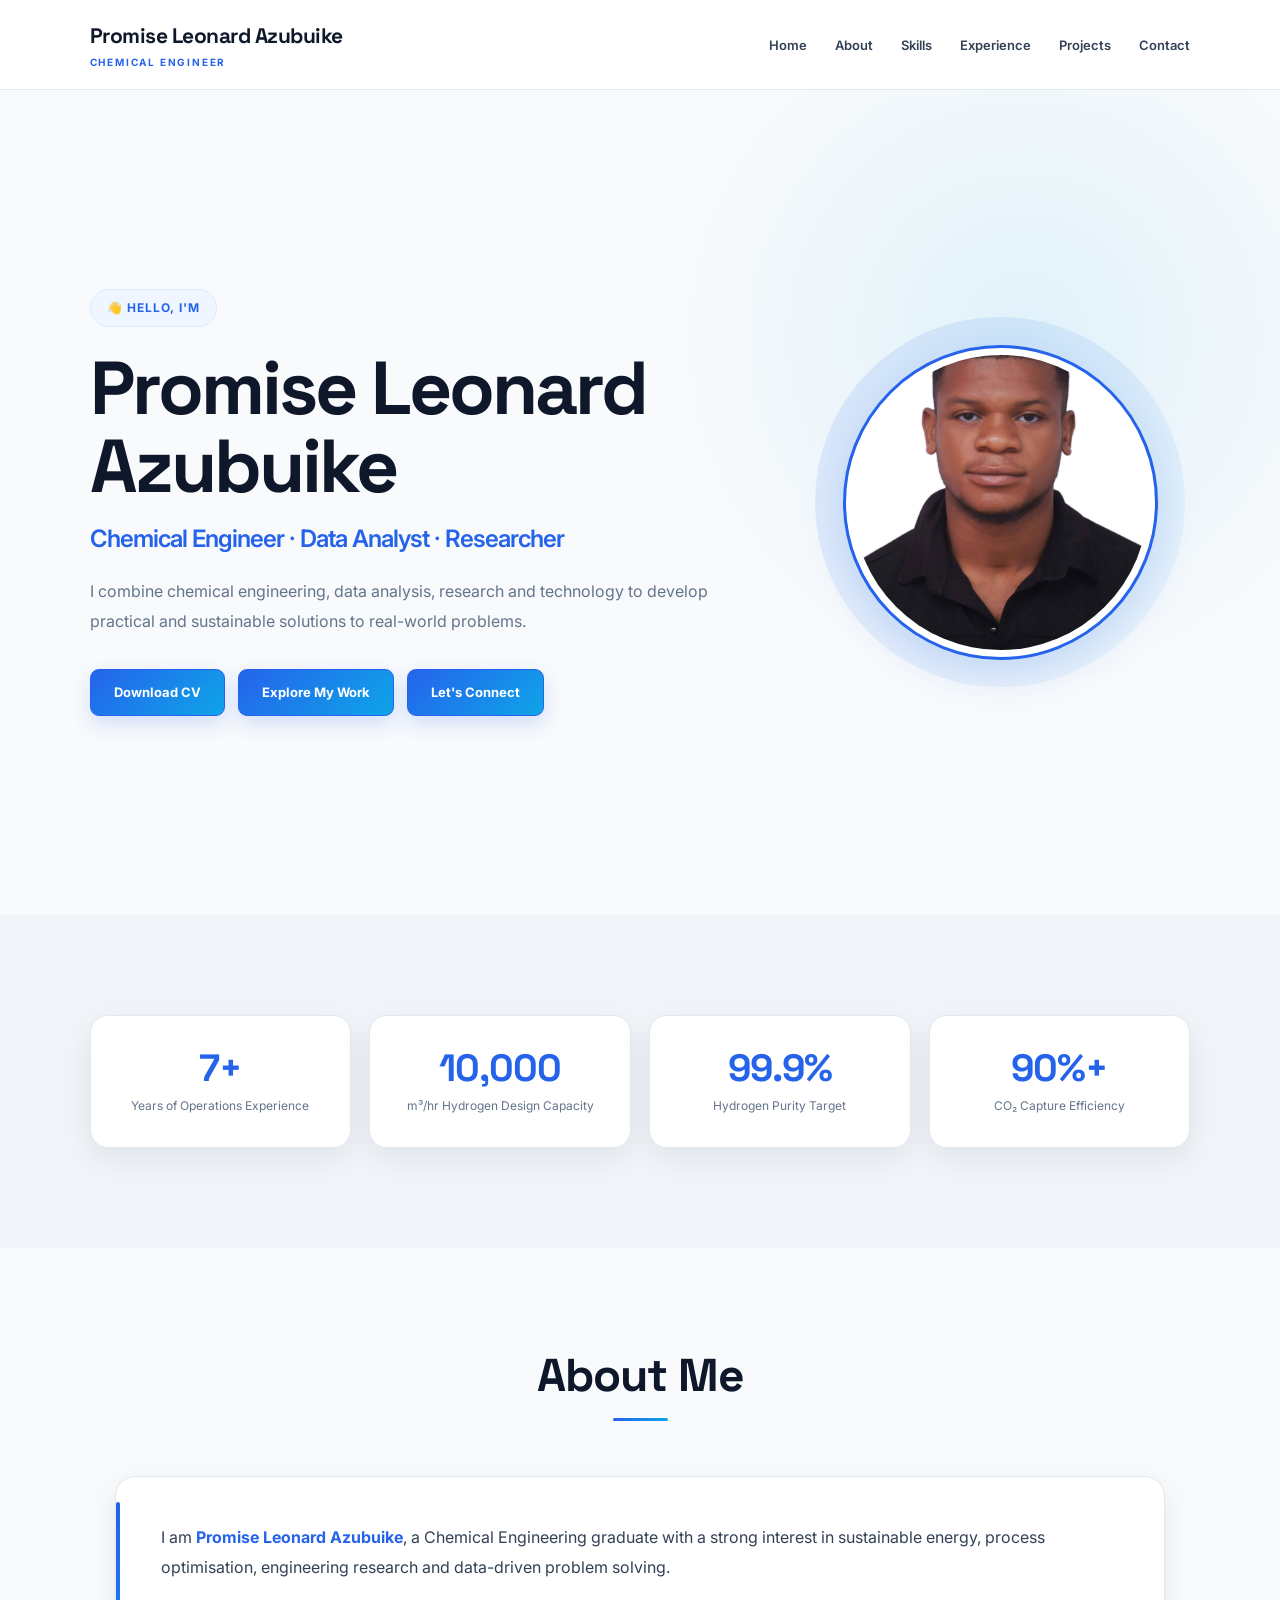
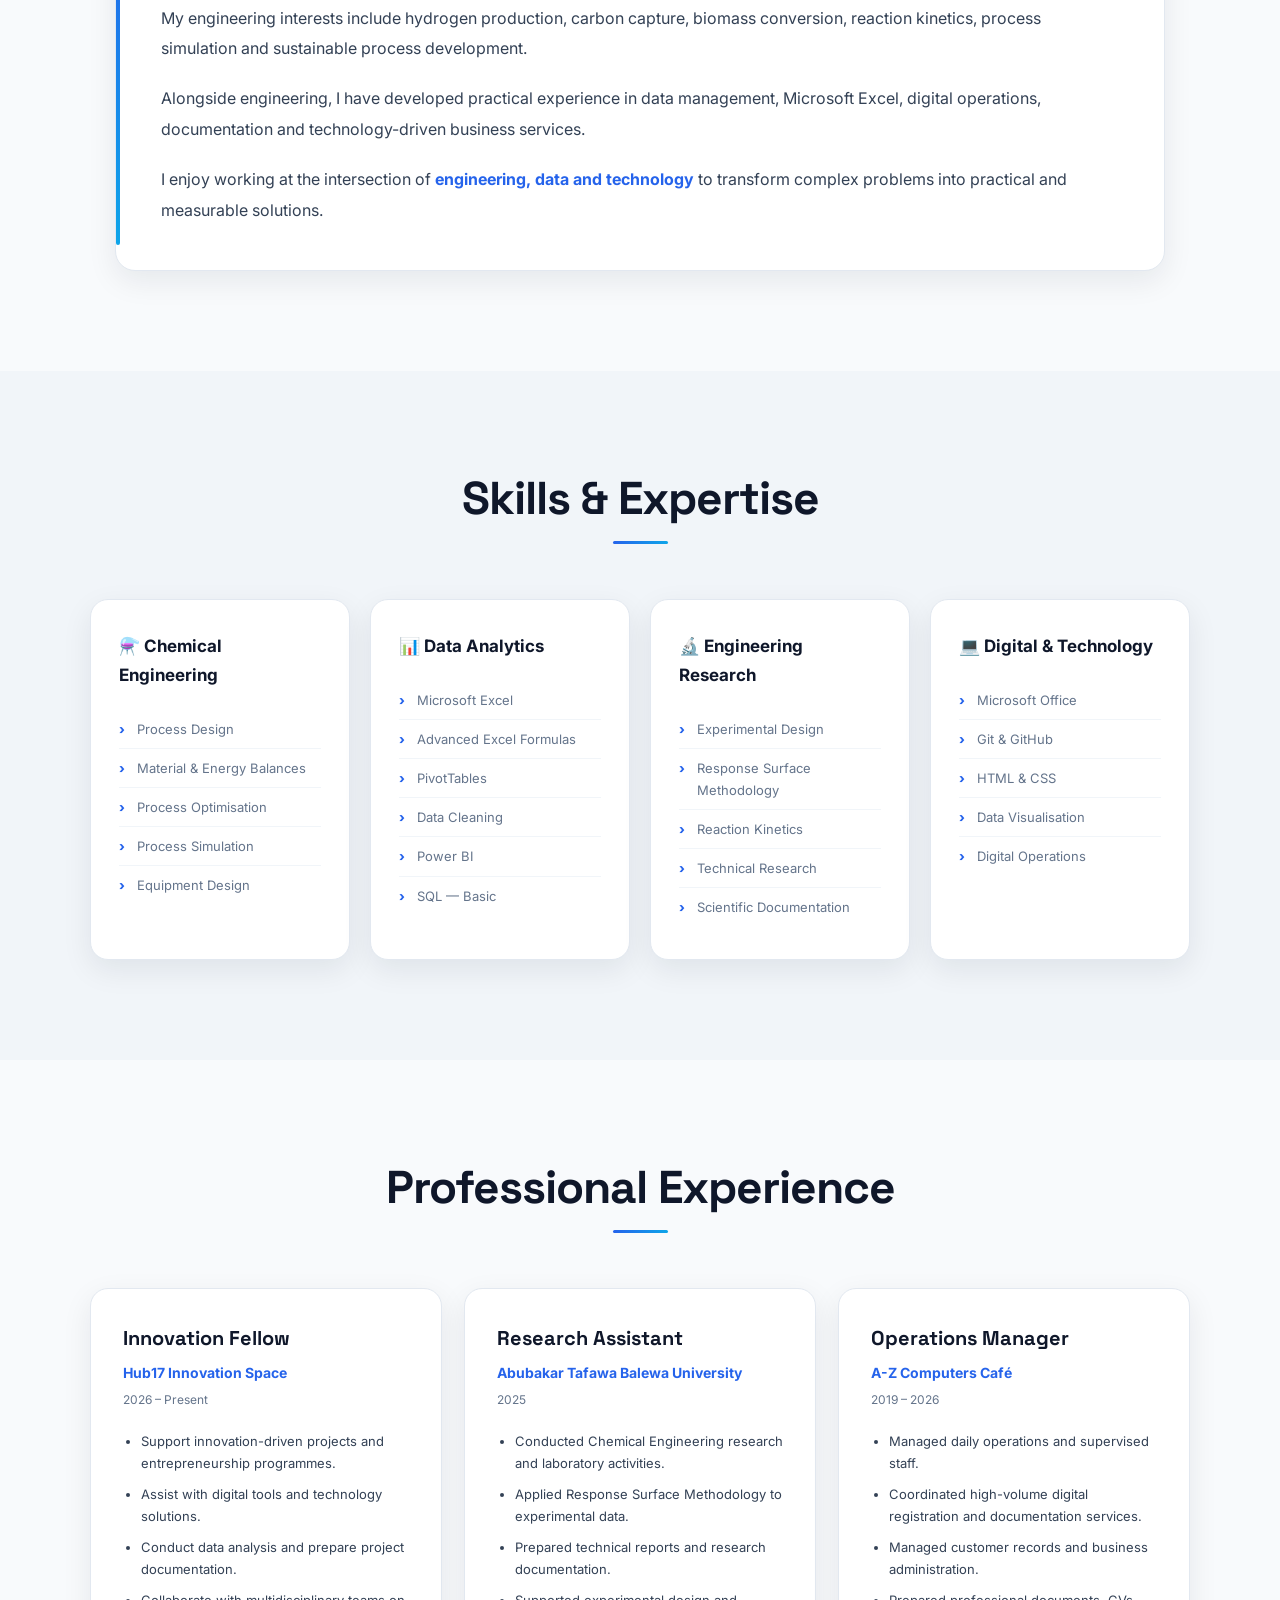
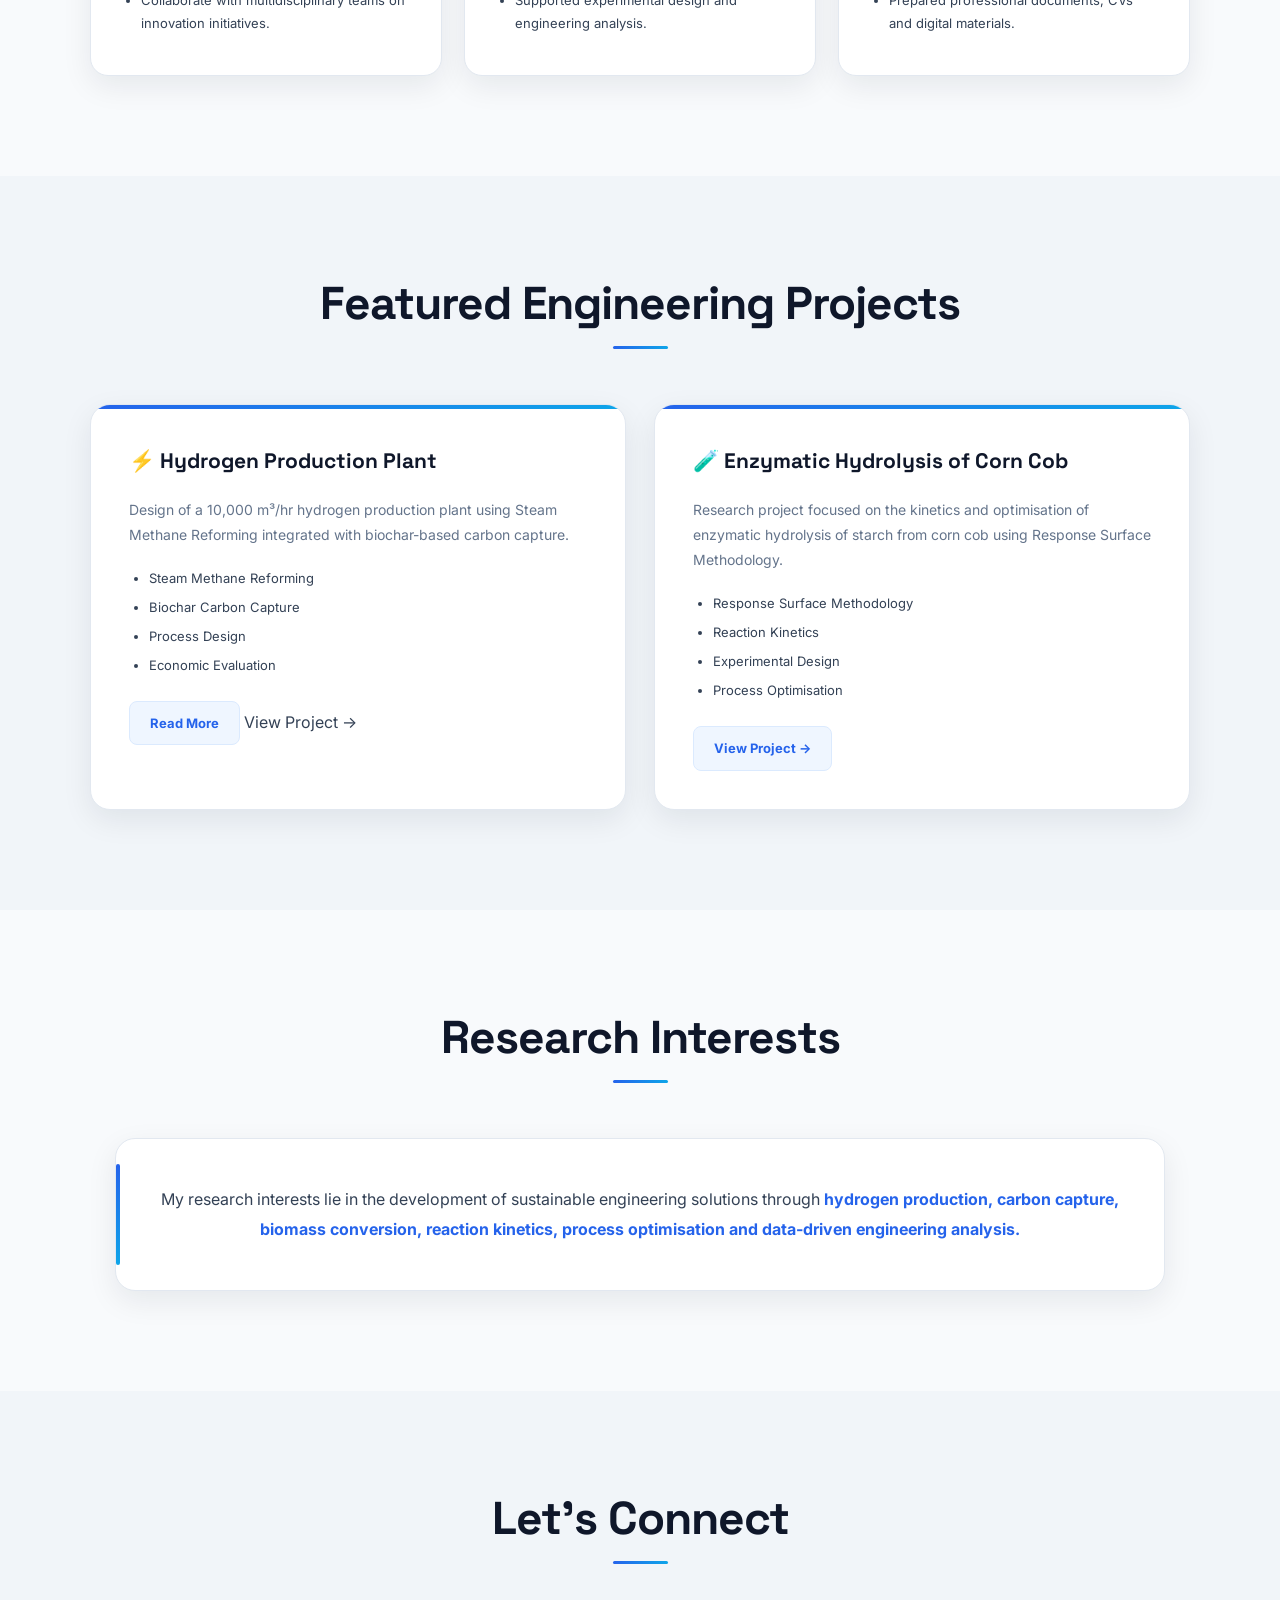
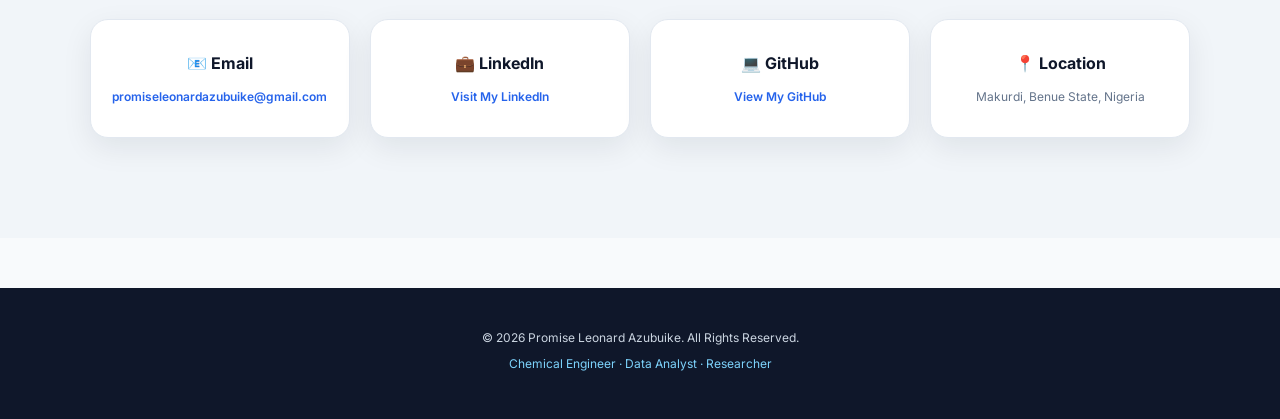
==== commit 96867079: "Update enzymatic hydrolysis research project" ====
--- a/index.html
+++ b/index.html
@@ -1,77 +1,146 @@
 <!DOCTYPE html>
 <html lang="en">
+
 <head>
+
     <meta charset="UTF-8">
+
     <meta name="viewport" content="width=device-width, initial-scale=1.0">
-    <title>Promise Leonard Azubuike | Chemical Engineer</title>
+
+    <meta name="description"
+        content="Promise Leonard Azubuike — Chemical Engineer, Data Analyst, Researcher and Innovation Professional. Portfolio showcasing engineering projects, research, data analytics and process design.">
+
+    <meta name="keywords"
+        content="Promise Leonard Azubuike, Chemical Engineer, Data Analyst, Researcher, Process Design, Hydrogen Production, Data Analytics, Nigeria">
+
+    <meta name="author" content="Promise Leonard Azubuike">
+
+    <title>Promise Leonard Azubuike | Chemical Engineer & Data Analyst</title>
 
     <link rel="stylesheet" href="css/style.css">
+
 </head>
 
+
 <body>
 
-<!-- ==========================
-     Navigation
-========================== -->
+
+<!-- =====================================================
+     NAVIGATION
+===================================================== -->
 
 <nav>
 
     <div class="logo">
+
         <h2>Promise Leonard Azubuike</h2>
+
         <span>Chemical Engineer</span>
+
     </div>
 
-<ul>
-    <li><a href="#">Home</a></li>
-    <li><a href="#about">About</a></li>
-    <li><a href="#experience">Experience</a></li>
-    <li><a href="#skills">Skills</a></li>
-    <li><a href="#projects">Projects</a></li>
-    <li><a href="#research">Research</a></li>
-    <li><a href="#contact">Contact</a></li>
-</ul>
+
+    <ul>
+
+        <li>
+            <a href="#home">Home</a>
+        </li>
+
+        <li>
+            <a href="#about">About</a>
+        </li>
+
+        <li>
+            <a href="#skills">Skills</a>
+        </li>
+
+        <li>
+            <a href="#experience">Experience</a>
+        </li>
+
+        <li>
+            <a href="#projects">Projects</a>
+        </li>
+
+        <li>
+            <a href="#contact">Contact</a>
+        </li>
+
+    </ul>
 
 </nav>
 
-<!-- ==========================
-     Hero Section
-========================== -->
-
-<header class="hero">
+
+
+<!-- =====================================================
+     HERO
+===================================================== -->
+
+<section class="hero" id="home">
+
 
     <div class="hero-text">
 
-        <p class="hero-tag">👋 Hello, I'm</p>
-
-        <h1>Promise Leonard Azubuike</h1>
-
-        <h2>Chemical Engineer | Data Analyst | Researcher</h2>
+
+        <p class="hero-tag">
+            👋 Hello, I'm
+        </p>
+
+
+        <h1>
+            Promise Leonard<br>
+            Azubuike
+        </h1>
+
+
+        <h2>
+            Chemical Engineer · Data Analyst · Researcher
+        </h2>
+
 
         <p class="hero-description">
-            I design sustainable chemical processes, conduct engineering research,
-            analyse engineering data, and develop innovative solutions in hydrogen
-            production, biomass conversion, and process optimisation.
+
+            I combine chemical engineering, data analysis,
+            research and technology to develop practical and
+            sustainable solutions to real-world problems.
+
         </p>
 
+
         <div class="hero-buttons">
+
 
             <a href="documents/Promise_Leonard_Azubuike_CV.pdf"
                class="btn"
                download>
+
                 Download CV
+
             </a>
 
-            <a href="#projects" class="btn">
-                View Projects
+
+            <a href="#projects"
+               class="btn">
+
+                Explore My Work
+
             </a>
 
-            <a href="#contact" class="btn">
-                Hire Me
+
+            <a href="#contact"
+               class="btn">
+
+                Let's Connect
+
             </a>
 
-        </div>
+
+        </div>
+
 
     </div>
+
+
 
     <div class="hero-image">
 
@@ -80,303 +149,769 @@
 
     </div>
 
-</header>
-
-<!-- ==========================
-     About Section
-========================== -->
+
+</section>
+
+
+
+<!-- =====================================================
+     STATISTICS
+===================================================== -->
+
+<section>
+
+    <div class="stats-container">
+
+
+        <div class="stat-card">
+
+            <h2>7+</h2>
+
+            <p>
+                Years of Operations Experience
+            </p>
+
+        </div>
+
+
+        <div class="stat-card">
+
+            <h2>10,000</h2>
+
+            <p>
+                m³/hr Hydrogen Design Capacity
+            </p>
+
+        </div>
+
+
+        <div class="stat-card">
+
+            <h2>99.9%</h2>
+
+            <p>
+                Hydrogen Purity Target
+            </p>
+
+        </div>
+
+
+        <div class="stat-card">
+
+            <h2>90%+</h2>
+
+            <p>
+                CO₂ Capture Efficiency
+            </p>
+
+        </div>
+
+
+    </div>
+
+</section>
+
+
+
+<!-- =====================================================
+     ABOUT
+===================================================== -->
 
 <section id="about">
 
-    <h2>About Me</h2>
+
+    <h2>
+        About Me
+    </h2>
+
 
     <div class="about-container">
 
+
         <div class="about-text">
 
-            <p>
-                I am <strong>Promise Leonard Azubuike</strong>, a Chemical Engineering graduate
-                from Abubakar Tafawa Balewa University (ATBU) with a passion for sustainable
-                energy, process optimisation, biomass conversion, and engineering innovation.
-            </p>
-
-            <p>
-                I currently serve as an <strong>Innovation Fellow at Hub17 Innovation Space</strong>,
-                where I contribute to innovation-driven initiatives while expanding my expertise
-                in engineering research, data analytics, and digital technologies.
-            </p>
-
-            <p>
-                My research interests include hydrogen production, carbon capture,
-                biomass conversion, process simulation, data analysis,
-                and sustainable engineering solutions.
-            </p>
-
-        </div>
+
+            <p>
+
+                I am
+                <strong>Promise Leonard Azubuike</strong>,
+                a Chemical Engineering graduate with a strong
+                interest in sustainable energy, process
+                optimisation, engineering research and
+                data-driven problem solving.
+
+            </p>
+
+
+            <p>
+
+                My engineering interests include hydrogen
+                production, carbon capture, biomass conversion,
+                reaction kinetics, process simulation and
+                sustainable process development.
+
+            </p>
+
+
+            <p>
+
+                Alongside engineering, I have developed practical
+                experience in data management, Microsoft Excel,
+                digital operations, documentation and technology-driven
+                business services.
+
+            </p>
+
+
+            <p>
+
+                I enjoy working at the intersection of
+                <strong>engineering, data and technology</strong>
+                to transform complex problems into practical
+                and measurable solutions.
+
+            </p>
+
+
+        </div>
+
 
     </div>
 
+
 </section>
 
-<!-- ==========================
-     Skills Section
-========================== -->
+
+
+<!-- =====================================================
+     SKILLS
+===================================================== -->
 
 <section id="skills">
 
-    <h2>Skills</h2>
+
+    <h2>
+        Skills & Expertise
+    </h2>
+
 
     <div class="skills-container">
 
+
+        <!-- Chemical Engineering -->
+
         <div class="skill-card">
 
-            <h3>⚗ Chemical Engineering</h3>
+
+            <h3>
+                ⚗️ Chemical Engineering
+            </h3>
+
 
             <ul>
-                <li>Process Design</li>
-                <li>Aspen HYSYS</li>
-                <li>Process Optimisation</li>
-                <li>Mass & Energy Balance</li>
+
+                <li>
+                    Process Design
+                </li>
+
+                <li>
+                    Material & Energy Balances
+                </li>
+
+                <li>
+                    Process Optimisation
+                </li>
+
+                <li>
+                    Process Simulation
+                </li>
+
+                <li>
+                    Equipment Design
+                </li>
+
             </ul>
 
-        </div>
+
+        </div>
+
+
+
+        <!-- Data Analytics -->
 
         <div class="skill-card">
 
-            <h3>📊 Data Analytics</h3>
+
+            <h3>
+                📊 Data Analytics
+            </h3>
+
 
             <ul>
-                <li>Microsoft Excel</li>
-                <li>Power BI</li>
-                <li>SQL (Basic)</li>
-                <li>Data Visualisation</li>
+
+                <li>
+                    Microsoft Excel
+                </li>
+
+                <li>
+                    Advanced Excel Formulas
+                </li>
+
+                <li>
+                    PivotTables
+                </li>
+
+                <li>
+                    Data Cleaning
+                </li>
+
+                <li>
+                    Power BI
+                </li>
+
+                <li>
+                    SQL — Basic
+                </li>
+
             </ul>
 
-        </div>
+
+        </div>
+
+
+
+        <!-- Research -->
 
         <div class="skill-card">
 
-            <h3>🔬 Research</h3>
+
+            <h3>
+                🔬 Engineering Research
+            </h3>
+
 
             <ul>
-                <li>Hydrogen Production</li>
-                <li>Biomass Conversion</li>
-                <li>Technical Writing</li>
-                <li>Research Methodology</li>
+
+                <li>
+                    Experimental Design
+                </li>
+
+                <li>
+                    Response Surface Methodology
+                </li>
+
+                <li>
+                    Reaction Kinetics
+                </li>
+
+                <li>
+                    Technical Research
+                </li>
+
+                <li>
+                    Scientific Documentation
+                </li>
+
             </ul>
 
-        </div>
+
+        </div>
+
+
+
+        <!-- Digital & Technology -->
+
+        <div class="skill-card">
+
+
+            <h3>
+                💻 Digital & Technology
+            </h3>
+
+
+            <ul>
+
+                <li>
+                    Microsoft Office
+                </li>
+
+                <li>
+                    Git & GitHub
+                </li>
+
+                <li>
+                    HTML & CSS
+                </li>
+
+                <li>
+                    Data Visualisation
+                </li>
+
+                <li>
+                    Digital Operations
+                </li>
+
+            </ul>
+
+
+        </div>
+
 
     </div>
 
+
 </section>
-<!-- ==========================
-     Experience Section
-========================== -->
+
+
+
+<!-- =====================================================
+     EXPERIENCE
+===================================================== -->
 
 <section id="experience">
 
-    <h2>Professional Experience</h2>
+
+    <h2>
+        Professional Experience
+    </h2>
+
 
     <div class="experience-container">
 
+
+        <!-- Hub17 -->
+
         <div class="experience-card">
 
-            <h3>Innovation Fellow</h3>
-
-            <h4>Hub17 Innovation Space</h4>
-
-            <span>2026 – Present</span>
+
+            <h3>
+                Innovation Fellow
+            </h3>
+
+
+            <h4>
+                Hub17 Innovation Space
+            </h4>
+
+
+            <span>
+                2026 – Present
+            </span>
+
 
             <ul>
-                <li>Support innovation-driven projects and entrepreneurship programmes.</li>
-                <li>Assist startups with digital tools and technology solutions.</li>
-                <li>Conduct data analysis and prepare project reports.</li>
-                <li>Collaborate with multidisciplinary teams to solve business challenges.</li>
+
+                <li>
+                    Support innovation-driven projects
+                    and entrepreneurship programmes.
+                </li>
+
+                <li>
+                    Assist with digital tools and
+                    technology solutions.
+                </li>
+
+                <li>
+                    Conduct data analysis and prepare
+                    project documentation.
+                </li>
+
+                <li>
+                    Collaborate with multidisciplinary
+                    teams on innovation initiatives.
+                </li>
+
             </ul>
 
-        </div>
+
+        </div>
+
+
+
+        <!-- Research -->
 
         <div class="experience-card">
 
-            <h3>Research Assistant</h3>
-
-            <h4>Abubakar Tafawa Balewa University</h4>
-
-            <span>April 2025 – October 2025</span>
+
+            <h3>
+                Research Assistant
+            </h3>
+
+
+            <h4>
+                Abubakar Tafawa Balewa University
+            </h4>
+
+
+            <span>
+                2025
+            </span>
+
 
             <ul>
-                <li>Conduct laboratory experiments in Chemical Engineering.</li>
-                <li>Perform statistical analysis using Response Surface Methodology.</li>
-                <li>Prepare technical reports and research documentation.</li>
-                <li>Support engineering research and experimental design.</li>
+
+                <li>
+                    Conducted Chemical Engineering
+                    research and laboratory activities.
+                </li>
+
+                <li>
+                    Applied Response Surface Methodology
+                    to experimental data.
+                </li>
+
+                <li>
+                    Prepared technical reports and
+                    research documentation.
+                </li>
+
+                <li>
+                    Supported experimental design
+                    and engineering analysis.
+                </li>
+
             </ul>
 
-        </div>
+
+        </div>
+
+
+
+        <!-- A-Z Computers -->
 
         <div class="experience-card">
 
-            <h3>Operations Manager</h3>
-
-            <h4>A-Z Computers Café</h4>
-
-            <span>February 2019 – 2026</span>
+
+            <h3>
+                Operations Manager
+            </h3>
+
+
+            <h4>
+                A-Z Computers Café
+            </h4>
+
+
+            <span>
+                2019 – 2026
+            </span>
+
 
             <ul>
-                <li>Manage daily operations and supervise over 15 staff members.</li>
-                <li>Coordinate digital registration services including NYSC, JAMB, WAEC, NECO, NIN, BVN, CAC, and passport applications.</li>
-                <li>Prepare professional CVs, business documents, and official correspondence.</li>
-                <li>Deliver graphic design services including logos, banners, flyers, and promotional materials.</li>
-                <li>Maintain customer records and oversee business administration.</li>
+
+                <li>
+                    Managed daily operations and
+                    supervised staff.
+                </li>
+
+                <li>
+                    Coordinated high-volume digital
+                    registration and documentation services.
+                </li>
+
+                <li>
+                    Managed customer records and
+                    business administration.
+                </li>
+
+                <li>
+                    Prepared professional documents,
+                    CVs and digital materials.
+                </li>
+
             </ul>
 
-        </div>
+
+        </div>
+
 
     </div>
 
+
 </section>
 
-<!-- ==========================
-     Engineering Projects
-========================== -->
+
+
+<!-- =====================================================
+     PROJECTS
+===================================================== -->
 
 <section id="projects">
 
-    <h2>Engineering Projects</h2>
+
+    <h2>
+        Featured Engineering Projects
+    </h2>
+
 
     <div class="projects-container">
 
+
+        <!-- Hydrogen -->
+
         <div class="project-card">
 
-            <h3>⚗️ Hydrogen Production Plant</h3>
-
-            <p>
-                Design of a Hydrogen Production Plant using Steam Methane Reforming
-                integrated with Carbon Capture technology for cleaner hydrogen production.
-            </p>
+
+            <h3>
+                ⚡ Hydrogen Production Plant
+            </h3>
+
+
+            <p>
+
+                Design of a 10,000 m³/hr hydrogen production
+                plant using Steam Methane Reforming integrated
+                with biochar-based carbon capture.
+
+            </p>
+
 
             <ul>
-                <li>Steam Methane Reforming</li>
-                <li>Carbon Capture</li>
-                <li>Aspen HYSYS</li>
-                <li>Process Design</li>
+
+                <li>
+                    Steam Methane Reforming
+                </li>
+
+                <li>
+                    Biochar Carbon Capture
+                </li>
+
+                <li>
+                    Process Design
+                </li>
+
+                <li>
+                    Economic Evaluation
+                </li>
+
             </ul>
 
+
             <a href="hydrogen.html">Read More</a>
 
-        </div>
+                View Project →
+
+            </a>
+
+
+        </div>
+
+
+
+        <!-- Enzymatic Hydrolysis -->
 
         <div class="project-card">
 
-            <h3>🧪 Enzymatic Hydrolysis of Corn Cob</h3>
-
-            <p>
-                Laboratory research focused on optimising glucose production
-                from corn cob using Response Surface Methodology (RSM).
-            </p>
+
+            <h3>
+                🧪 Enzymatic Hydrolysis of Corn Cob
+            </h3>
+
+
+            <p>
+
+                Research project focused on the kinetics and
+                optimisation of enzymatic hydrolysis of starch
+                from corn cob using Response Surface Methodology.
+
+            </p>
+
 
             <ul>
-                <li>Design-Expert</li>
-                <li>Response Surface Methodology</li>
-                <li>Experimental Design</li>
-                <li>Microsoft Excel</li>
+
+                <li>
+                    Response Surface Methodology
+                </li>
+
+                <li>
+                    Reaction Kinetics
+                </li>
+
+                <li>
+                    Experimental Design
+                </li>
+
+                <li>
+                    Process Optimisation
+                </li>
+
             </ul>
 
-            <a href="enzymatic-hydrolysis.html">Read More</a>
-
-        </div>
+
+            <a href="enzymatic-hydrolysis.html">
+
+                View Project →
+
+            </a>
+
+
+        </div>
+
 
     </div>
 
+
 </section>
 
-<!-- ==========================
-     Research Section
-========================== -->
-
-<section id="research">
-
-    <h2>Research</h2>
-
-    <p style="text-align:center;">
-        My research focuses on hydrogen production,
-        biomass conversion, reaction kinetics,
-        process optimisation, and sustainable engineering.
+
+
+<!-- =====================================================
+     RESEARCH
+===================================================== -->
+
+<section>
+
+
+    <h2>
+        Research Interests
+    </h2>
+
+
+    <div class="about-container">
+
+
+        <div class="about-text">
+
+
+            <p style="text-align:center;">
+
+                My research interests lie in the development
+                of sustainable engineering solutions through
+                <strong>hydrogen production, carbon capture,
+                biomass conversion, reaction kinetics,
+                process optimisation and data-driven
+                engineering analysis.</strong>
+
+            </p>
+
+
+        </div>
+
+
+    </div>
+
+
+</section>
+
+
+
+<!-- =====================================================
+     CONTACT
+===================================================== -->
+
+<section id="contact">
+
+
+    <h2>
+        Let's Connect
+    </h2>
+
+
+    <div class="contact-container">
+
+
+        <div class="contact-card">
+
+            <h3>
+                📧 Email
+            </h3>
+
+            <p>
+
+                <a href="mailto:promiseleonardazubuike@gmail.com">
+
+                    promiseleonardazubuike@gmail.com
+
+                </a>
+
+            </p>
+
+        </div>
+
+
+
+        <div class="contact-card">
+
+            <h3>
+                💼 LinkedIn
+            </h3>
+
+            <p>
+
+                <a href="https://www.linkedin.com/in/promise-azubuike-3222232b3/"
+                   target="_blank"
+                   rel="noopener">
+
+                    Visit My LinkedIn
+
+                </a>
+
+            </p>
+
+        </div>
+
+
+
+        <div class="contact-card">
+
+            <h3>
+                💻 GitHub
+            </h3>
+
+            <p>
+
+                <a href="https://github.com/promiseleonardazubuike-source"
+                   target="_blank"
+                   rel="noopener">
+
+                    View My GitHub
+
+                </a>
+
+            </p>
+
+        </div>
+
+
+
+        <div class="contact-card">
+
+            <h3>
+                📍 Location
+            </h3>
+
+            <p>
+                Makurdi, Benue State, Nigeria
+            </p>
+
+        </div>
+
+
+    </div>
+
+
+</section>
+
+
+
+<!-- =====================================================
+     FOOTER
+===================================================== -->
+
+<footer>
+
+    <p>
+        © 2026 Promise Leonard Azubuike.
+        All Rights Reserved.
     </p>
 
-</section>
-
-<!-- ==========================
-     Contact Section
-========================== -->
-
-<section id="contact">
-
-    <h2>Contact Me</h2>
-
-    <div class="contact-container">
-
-        <div class="contact-card">
-
-            <h3>📧 Email</h3>
-
-            <p>
-                <a href="mailto:promiseleonardazubuike@gmail.com">
-                    promiseleonardazubuike@gmail.com
-                </a>
-            </p>
-
-        </div>
-
-        <div class="contact-card">
-
-            <h3>📱 Phone</h3>
-
-            <p>
-                <a href="tel:+2347045110159">
-                    +234 704 511 0159
-                </a>
-            </p>
-
-        </div>
-
-        <div class="contact-card">
-
-            <h3>💼 LinkedIn</h3>
-
-            <p>
-                <a href="https://www.linkedin.com/in/promise-azubuike-3222232b3/"
-                   target="_blank">
-                    Visit My LinkedIn
-                </a>
-            </p>
-
-        </div>
-
-        <div class="contact-card">
-
-            <h3>💻 GitHub</h3>
-
-            <p>
-                <a href="https://github.com/promiseleonardazubuike-source"
-                   target="_blank">
-                    View My GitHub
-                </a>
-            </p>
-
-        </div>
-
-        <div class="contact-card">
-
-            <h3>📍 Location</h3>
-
-            <p>Makurdi, Benue State, Nigeria</p>
-
-        </div>
-
-    </div>
-
-</section>
+    <p>
+        Chemical Engineer · Data Analyst · Researcher
+    </p>
+
+</footer>
+
 
 </body>
+
 </html>
--- a/css/style.css
+++ b/css/style.css
@@ -1,872 +1,1785 @@
-/* =====================================================
-   PROMISE LEONARD AZUBUIKE PORTFOLIO
-   Version 2.0
-====================================================== */
-
-
-/* =====================================================
+/* =========================================================
+   PROMISE LEONARD AZUBUIKE
+   PREMIUM LIGHT ENGINEERING PORTFOLIO
+========================================================= */
+
+@import url('https://fonts.googleapis.com/css2?family=Inter:wght@400;500;600;700;800&family=Space+Grotesk:wght@500;600;700&display=swap');
+
+
+/* =========================================================
+   VARIABLES
+========================================================= */
+
+:root {
+
+    --background: #f8fafc;
+
+    --background-soft: #f1f5f9;
+
+    --white: #ffffff;
+
+    --navy: #0f172a;
+
+    --blue: #2563eb;
+
+    --sky: #0ea5e9;
+
+    --text: #334155;
+
+    --muted: #64748b;
+
+    --border: #e2e8f0;
+
+    --border-blue: #bfdbfe;
+
+    --shadow:
+        0 10px 30px rgba(15, 23, 42, 0.08);
+
+    --shadow-hover:
+        0 18px 45px rgba(37, 99, 235, 0.13);
+
+    --radius: 18px;
+
+    --transition: all 0.3s ease;
+
+}
+
+
+/* =========================================================
    RESET
-====================================================== */
-
-*{
-    margin:0;
-    padding:0;
-    box-sizing:border-box;
-}
-
-html{
-    scroll-behavior:smooth;
-}
-
-body{
-
-    font-family:Arial, Helvetica, sans-serif;
-
-    background:#f4f7fb;
-
-    color:#333;
-
-    line-height:1.7;
-
-}
-
-
-/* =====================================================
-   VARIABLES
-====================================================== */
-
-:root{
-
-    --primary:#0B3B68;
-
-    --secondary:#1D7DB8;
-
-    --accent:#16A085;
-
-    --white:#ffffff;
-
-    --light:#f4f7fb;
-
-    --dark:#222;
-
-    --shadow:0 10px 30px rgba(0,0,0,.08);
-
-}
-
-
-/* =====================================================
-   LINKS
-====================================================== */
-
-a{
-
-    text-decoration:none;
-
-    color:inherit;
-
-}
-
-
-/* =====================================================
-   IMAGES
-====================================================== */
-
-img{
-
-    max-width:100%;
-
-    display:block;
-
-}
-
-
-/* =====================================================
+========================================================= */
+
+* {
+
+    margin: 0;
+
+    padding: 0;
+
+    box-sizing: border-box;
+
+}
+
+
+html {
+
+    scroll-behavior: smooth;
+
+}
+
+
+body {
+
+    font-family: 'Inter', sans-serif;
+
+    background: var(--background);
+
+    color: var(--text);
+
+    line-height: 1.7;
+
+    overflow-x: hidden;
+
+}
+
+
+a {
+
+    text-decoration: none;
+
+    color: inherit;
+
+}
+
+
+img {
+
+    max-width: 100%;
+
+    display: block;
+
+}
+
+
+ul {
+
+    margin: 0;
+
+    padding: 0;
+
+}
+
+
+/* =========================================================
    NAVIGATION
-====================================================== */
-
-nav{
-
-    position:sticky;
-
-    top:0;
-
-    z-index:999;
-
-    background:white;
-
-    display:flex;
-
-    justify-content:space-between;
-
-    align-items:center;
-
-    padding:18px 8%;
-
-    box-shadow:0 2px 15px rgba(0,0,0,.08);
-
-}
-
-.logo h2{
-
-    color:var(--primary);
-
-    font-size:28px;
-
-    margin-bottom:4px;
-
-}
-
-.logo span{
-
-    color:#777;
-
-    font-size:14px;
-
-}
-
-nav ul{
-
-    list-style:none;
-
-    display:flex;
-
-    gap:30px;
-
-}
-
-nav ul li a{
-
-    color:var(--primary);
-
-    font-weight:600;
-
-    transition:.3s;
-
-}
-
-nav ul li a:hover{
-
-    color:var(--secondary);
-
-}
-
-
-/* =====================================================
+========================================================= */
+
+nav {
+
+    position: sticky;
+
+    top: 0;
+
+    z-index: 1000;
+
+    display: flex;
+
+    align-items: center;
+
+    justify-content: space-between;
+
+    padding: 18px 7%;
+
+    background: rgba(255, 255, 255, 0.92);
+
+    backdrop-filter: blur(14px);
+
+    -webkit-backdrop-filter: blur(14px);
+
+    border-bottom: 1px solid var(--border);
+
+}
+
+
+.logo {
+
+    display: flex;
+
+    flex-direction: column;
+
+}
+
+
+.logo h2 {
+
+    font-family: 'Space Grotesk', sans-serif;
+
+    color: var(--navy);
+
+    font-size: 21px;
+
+    font-weight: 700;
+
+    letter-spacing: -0.5px;
+
+}
+
+
+.logo span {
+
+    color: var(--blue);
+
+    font-size: 10px;
+
+    font-weight: 700;
+
+    letter-spacing: 1.8px;
+
+    text-transform: uppercase;
+
+}
+
+
+nav ul {
+
+    display: flex;
+
+    align-items: center;
+
+    gap: 28px;
+
+    list-style: none;
+
+}
+
+
+nav ul li a {
+
+    position: relative;
+
+    color: var(--text);
+
+    font-size: 13px;
+
+    font-weight: 600;
+
+    transition: var(--transition);
+
+}
+
+
+nav ul li a::after {
+
+    content: "";
+
+    position: absolute;
+
+    left: 0;
+
+    bottom: -7px;
+
+    width: 0;
+
+    height: 2px;
+
+    background: var(--blue);
+
+    transition: var(--transition);
+
+}
+
+
+nav ul li a:hover {
+
+    color: var(--blue);
+
+}
+
+
+nav ul li a:hover::after {
+
+    width: 100%;
+
+}
+
+
+/* =========================================================
+   GENERAL SECTIONS
+========================================================= */
+
+section {
+
+    padding: 100px 7%;
+
+}
+
+
+section:nth-of-type(even) {
+
+    background: var(--background-soft);
+
+}
+
+
+section h2 {
+
+    font-family: 'Space Grotesk', sans-serif;
+
+    text-align: center;
+
+    font-size: clamp(32px, 4vw, 46px);
+
+    line-height: 1.2;
+
+    color: var(--navy);
+
+    margin-bottom: 55px;
+
+    letter-spacing: -1px;
+
+}
+
+
+section h2::after {
+
+    content: "";
+
+    display: block;
+
+    width: 55px;
+
+    height: 3px;
+
+    margin: 15px auto 0;
+
+    border-radius: 20px;
+
+    background:
+        linear-gradient(
+            90deg,
+            var(--blue),
+            var(--sky)
+        );
+
+}
+
+
+/* =========================================================
    HERO
-====================================================== */
-
-.hero{
-
-    max-width:1200px;
-
-    margin:auto;
-
-    min-height:90vh;
-
-    display:flex;
-
-    justify-content:space-between;
-
-    align-items:center;
-
-    gap:80px;
-
-    padding:80px 8%;
-
-}
-
-.hero-text{
-
-    flex:1;
-
-}
-
-.hero-tag{
-
-    display:inline-block;
-
-    background:#e8f1fb;
-
-    color:var(--secondary);
-
-    padding:8px 20px;
-
-    border-radius:30px;
-
-    font-weight:bold;
-
-    margin-bottom:25px;
-
-}
-
-.hero-text h1{
-
-    font-size:60px;
-
-    color:var(--primary);
-
-    margin-bottom:15px;
-
-    line-height:1.1;
-
-}
-
-.hero-text h2{
-
-    font-size:28px;
-
-    color:#555;
-
-    margin-bottom:25px;
-
-    font-weight:400;
-
-}
-
-.hero-description{
-
-    font-size:19px;
-
-    color:#666;
-
-    margin-bottom:40px;
-
-    max-width:650px;
-
-}
-
-.hero-buttons{
-
-    display:flex;
-
-    gap:20px;
-
-    flex-wrap:wrap;
-
-}
-
-.btn{
-
-    display:inline-block;
-
-    padding:15px 35px;
-
-    border-radius:10px;
-
-    background:var(--primary);
-
-    color:white;
-
-    font-weight:bold;
-
-    transition:.3s;
-
-}
-
-.btn:hover{
-
-    background:var(--secondary);
-
-    transform:translateY(-5px);
-
-}
-
-.hero-image{
-
-    flex:1;
-
-    display:flex;
-
-    justify-content:center;
-
-}
-
-.hero-image img{
-
-    width:360px;
-
-    height:360px;
-
-    object-fit:cover;
-
-    border-radius:50%;
-
-    border:8px solid var(--primary);
-
-    box-shadow:0 20px 40px rgba(0,0,0,.18);
-
-}
-
-
-/* =====================================================
-   GENERAL SECTION
-====================================================== */
-
-section{
-
-    padding:90px 8%;
-
-}
-
-section h2{
-
-    text-align:center;
-
-    color:var(--primary);
-
-    font-size:42px;
-
-    margin-bottom:50px;
-
-}
-
-
-/* =====================================================
+========================================================= */
+
+.hero {
+
+    max-width: 1350px;
+
+    min-height: calc(100vh - 75px);
+
+    margin: auto;
+
+    padding-top: 75px;
+
+    padding-bottom: 75px;
+
+    display: flex;
+
+    align-items: center;
+
+    justify-content: space-between;
+
+    gap: 80px;
+
+    background:
+        radial-gradient(
+            circle at 80% 30%,
+            rgba(14, 165, 233, 0.10),
+            transparent 30%
+        );
+
+}
+
+
+.hero-text {
+
+    flex: 1;
+
+}
+
+
+.hero-tag {
+
+    display: inline-flex;
+
+    padding: 8px 16px;
+
+    margin-bottom: 22px;
+
+    border-radius: 50px;
+
+    background: #eff6ff;
+
+    border: 1px solid #dbeafe;
+
+    color: var(--blue);
+
+    font-size: 12px;
+
+    font-weight: 700;
+
+    letter-spacing: 1px;
+
+    text-transform: uppercase;
+
+}
+
+
+.hero-text h1 {
+
+    font-family: 'Space Grotesk', sans-serif;
+
+    color: var(--navy);
+
+    font-size: clamp(45px, 6vw, 75px);
+
+    line-height: 1.04;
+
+    letter-spacing: -3px;
+
+    margin-bottom: 20px;
+
+}
+
+
+.hero-text h2 {
+
+    text-align: left;
+
+    color: var(--blue);
+
+    font-family: 'Inter', sans-serif;
+
+    font-size: clamp(18px, 2vw, 24px);
+
+    font-weight: 600;
+
+    margin-bottom: 22px;
+
+}
+
+
+.hero-text h2::after {
+
+    display: none;
+
+}
+
+
+.hero-description {
+
+    max-width: 680px;
+
+    color: var(--muted);
+
+    font-size: 16px;
+
+    line-height: 1.9;
+
+    margin-bottom: 32px;
+
+}
+
+
+/* =========================================================
+   BUTTONS
+========================================================= */
+
+.hero-buttons {
+
+    display: flex;
+
+    flex-wrap: wrap;
+
+    gap: 13px;
+
+}
+
+
+.btn {
+
+    display: inline-flex;
+
+    align-items: center;
+
+    justify-content: center;
+
+    min-height: 47px;
+
+    padding: 11px 23px;
+
+    border-radius: 9px;
+
+    background:
+        linear-gradient(
+            135deg,
+            var(--blue),
+            var(--sky)
+        );
+
+    color: white;
+
+    border: 1px solid var(--blue);
+
+    font-size: 13px;
+
+    font-weight: 700;
+
+    box-shadow:
+        0 8px 20px rgba(37, 99, 235, 0.18);
+
+    transition: var(--transition);
+
+}
+
+
+.btn:hover {
+
+    transform: translateY(-3px);
+
+    box-shadow:
+        0 12px 28px rgba(37, 99, 235, 0.25);
+
+}
+
+
+/* =========================================================
+   HERO IMAGE
+========================================================= */
+
+.hero-image {
+
+    position: relative;
+
+    flex: 0 0 380px;
+
+    display: flex;
+
+    justify-content: center;
+
+    align-items: center;
+
+}
+
+
+.hero-image::before {
+
+    content: "";
+
+    position: absolute;
+
+    width: 370px;
+
+    height: 370px;
+
+    border-radius: 50%;
+
+    background:
+        linear-gradient(
+            135deg,
+            rgba(37, 99, 235, 0.12),
+            rgba(14, 165, 233, 0.05)
+        );
+
+    z-index: 0;
+
+}
+
+
+.hero-image img {
+
+    position: relative;
+
+    z-index: 2;
+
+    width: 315px;
+
+    height: 315px;
+
+    object-fit: cover;
+
+    border-radius: 50%;
+
+    padding: 7px;
+
+    background: white;
+
+    border: 3px solid var(--blue);
+
+    box-shadow:
+        0 15px 40px rgba(37, 99, 235, 0.18);
+
+}
+
+
+/* =========================================================
+   STATISTICS
+========================================================= */
+
+.stats-container {
+
+    max-width: 1200px;
+
+    margin: 0 auto;
+
+    display: grid;
+
+    grid-template-columns:
+        repeat(4, 1fr);
+
+    gap: 18px;
+
+}
+
+
+.stat-card {
+
+    position: relative;
+
+    text-align: center;
+
+    padding: 30px 18px;
+
+    background: var(--white);
+
+    border: 1px solid var(--border);
+
+    border-radius: var(--radius);
+
+    box-shadow: var(--shadow);
+
+    transition: var(--transition);
+
+}
+
+
+.stat-card:hover {
+
+    transform: translateY(-6px);
+
+    border-color: var(--border-blue);
+
+    box-shadow: var(--shadow-hover);
+
+}
+
+
+.stat-card h2 {
+
+    color: var(--blue);
+
+    font-family: 'Space Grotesk', sans-serif;
+
+    font-size: 38px;
+
+    margin-bottom: 5px;
+
+}
+
+
+.stat-card h2::after {
+
+    display: none;
+
+}
+
+
+.stat-card p {
+
+    color: var(--muted);
+
+    font-size: 12px;
+
+}
+
+
+/* =========================================================
    ABOUT
-====================================================== */
-
-.about-container{
-
-    max-width:1100px;
-
-    margin:auto;
-
-}
-
-.about-text{
-
-    background:white;
-
-    padding:50px;
-
-    border-radius:20px;
-
-    box-shadow:var(--shadow);
-
-}
-
-.about-text p{
-
-    font-size:19px;
-
-    margin-bottom:25px;
-
-}
-
-.about-text strong{
-
-    color:var(--primary);
-
-}
-
-
-/* =====================================================
+========================================================= */
+
+.about-container {
+
+    max-width: 1050px;
+
+    margin: auto;
+
+}
+
+
+.about-text {
+
+    position: relative;
+
+    padding: 45px;
+
+    background: var(--white);
+
+    border: 1px solid var(--border);
+
+    border-radius: 20px;
+
+    box-shadow: var(--shadow);
+
+}
+
+
+.about-text::before {
+
+    content: "";
+
+    position: absolute;
+
+    left: 0;
+
+    top: 25px;
+
+    bottom: 25px;
+
+    width: 4px;
+
+    border-radius: 10px;
+
+    background:
+        linear-gradient(
+            var(--blue),
+            var(--sky)
+        );
+
+}
+
+
+.about-text p {
+
+    color: var(--text);
+
+    font-size: 16px;
+
+    line-height: 1.9;
+
+    margin-bottom: 20px;
+
+}
+
+
+.about-text p:last-child {
+
+    margin-bottom: 0;
+
+}
+
+
+.about-text strong {
+
+    color: var(--blue);
+
+}
+
+
+/* =========================================================
+   SKILLS
+========================================================= */
+
+.skills-container {
+
+    max-width: 1200px;
+
+    margin: auto;
+
+    display: grid;
+
+    grid-template-columns:
+        repeat(4, 1fr);
+
+    gap: 20px;
+
+}
+
+
+.skill-card {
+
+    background: var(--white);
+
+    padding: 32px 28px;
+
+    border: 1px solid var(--border);
+
+    border-radius: var(--radius);
+
+    box-shadow: var(--shadow);
+
+    transition: var(--transition);
+
+}
+
+
+.skill-card:hover {
+
+    transform: translateY(-8px);
+
+    border-color: var(--border-blue);
+
+    box-shadow: var(--shadow-hover);
+
+}
+
+
+.skill-card h3 {
+
+    color: var(--navy);
+
+    font-size: 17px;
+
+    margin-bottom: 20px;
+
+}
+
+
+.skill-card ul {
+
+    list-style: none;
+
+}
+
+
+.skill-card li {
+
+    position: relative;
+
+    padding: 8px 0 8px 18px;
+
+    color: var(--muted);
+
+    font-size: 13px;
+
+    border-bottom:
+        1px solid #f1f5f9;
+
+}
+
+
+.skill-card li::before {
+
+    content: "›";
+
+    position: absolute;
+
+    left: 0;
+
+    color: var(--blue);
+
+    font-weight: 800;
+
+}
+
+
+.skill-card li:last-child {
+
+    border-bottom: none;
+
+}
+
+
+/* =========================================================
    EXPERIENCE
-====================================================== */
-
-.experience-container{
-
-    display:grid;
-
-    grid-template-columns:repeat(auto-fit,minmax(330px,1fr));
-
-    gap:30px;
-
-}
-
-.experience-card{
-
-    background:white;
-
-    border-radius:18px;
-
-    padding:35px;
-
-    box-shadow:var(--shadow);
-
-    transition:.3s;
-
-}
-
-.experience-card:hover{
-
-    transform:translateY(-10px);
-
-}
-
-.experience-card h3{
-
-    color:var(--primary);
-
-    margin-bottom:10px;
-
-}
-
-.experience-card h4{
-
-    color:#555;
-
-    margin-bottom:10px;
-
-}
-
-.experience-card span{
-
-    color:var(--secondary);
-
-    font-weight:bold;
-
-}
-
-.experience-card ul{
-
-    margin-top:20px;
-
-    padding-left:20px;
-
-}
-
-.experience-card li{
-
-    margin-bottom:12px;
-
-}
-
-
-/* =====================================================
-   SKILLS
-====================================================== */
-
-.skills-container{
-
-    display:grid;
-
-    grid-template-columns:repeat(auto-fit,minmax(260px,1fr));
-
-    gap:30px;
-
-}
-
-.skill-card{
-
-    background:white;
-
-    padding:35px;
-
-    border-radius:18px;
-
-    box-shadow:var(--shadow);
-
-    transition:.3s;
-
-}
-
-.skill-card:hover{
-
-    transform:translateY(-10px);
-
-}
-
-.skill-card h3{
-
-    color:var(--primary);
-
-    margin-bottom:20px;
-
-}
-
-.skill-card ul{
-
-    list-style:none;
-
-}
-
-.skill-card li{
-
-    margin-bottom:12px;
-
-}
-/* =====================================================
-   STATISTICS
-====================================================== */
-
-.stats-container{
-
-    max-width:1200px;
-
-    margin:auto;
-
-    display:grid;
-
-    grid-template-columns:repeat(auto-fit,minmax(180px,1fr));
-
-    gap:25px;
-
-}
-
-.stat-card{
-
-    background:white;
-
-    padding:35px 20px;
-
-    border-radius:18px;
-
-    text-align:center;
-
-    box-shadow:var(--shadow);
-
-    transition:.3s;
-
-}
-
-.stat-card:hover{
-
-    transform:translateY(-8px);
-
-}
-
-.stat-card h2{
-
-    font-size:42px;
-
-    color:var(--secondary);
-
-    margin-bottom:10px;
-
-}
-
-.stat-card p{
-
-    font-size:17px;
-
-    color:#555;
-
-}
-
-
-/* =====================================================
+========================================================= */
+
+.experience-container {
+
+    max-width: 1200px;
+
+    margin: auto;
+
+    display: grid;
+
+    grid-template-columns:
+        repeat(3, 1fr);
+
+    gap: 22px;
+
+}
+
+
+.experience-card {
+
+    background: var(--white);
+
+    padding: 32px;
+
+    border: 1px solid var(--border);
+
+    border-radius: var(--radius);
+
+    box-shadow: var(--shadow);
+
+    transition: var(--transition);
+
+}
+
+
+.experience-card:hover {
+
+    transform: translateY(-8px);
+
+    border-color: var(--border-blue);
+
+    box-shadow: var(--shadow-hover);
+
+}
+
+
+.experience-card h3 {
+
+    font-family: 'Space Grotesk', sans-serif;
+
+    color: var(--navy);
+
+    font-size: 20px;
+
+    margin-bottom: 6px;
+
+}
+
+
+.experience-card h4 {
+
+    color: var(--blue);
+
+    font-size: 14px;
+
+    margin-bottom: 5px;
+
+}
+
+
+.experience-card span {
+
+    display: block;
+
+    color: var(--muted);
+
+    font-size: 12px;
+
+    margin-bottom: 20px;
+
+}
+
+
+.experience-card ul {
+
+    padding-left: 18px;
+
+}
+
+
+.experience-card li {
+
+    color: var(--text);
+
+    font-size: 13px;
+
+    margin-bottom: 9px;
+
+}
+
+
+/* =========================================================
    PROJECTS
-====================================================== */
-
-.projects-container{
-
-    display:grid;
-
-    grid-template-columns:repeat(auto-fit,minmax(340px,1fr));
-
-    gap:35px;
-
-}
-
-.project-card{
-
-    background:white;
-
-    border-radius:20px;
-
-    overflow:hidden;
-
-    box-shadow:var(--shadow);
-
-    transition:.3s;
-
-    padding:35px;
-
-}
-
-.project-card:hover{
-
-    transform:translateY(-10px);
-
-}
-
-.project-card h3{
-
-    color:var(--primary);
-
-    margin-bottom:20px;
-
-}
-
-.project-card p{
-
-    color:#555;
-
-    margin-bottom:20px;
-
-}
-
-.project-card ul{
-
-    padding-left:20px;
-
-    margin-bottom:25px;
-
-}
-
-.project-card li{
-
-    margin-bottom:10px;
-
-}
-
-.project-card a{
-
-    display:inline-block;
-
-    padding:12px 28px;
-
-    background:var(--primary);
-
-    color:white;
-
-    border-radius:8px;
-
-    font-weight:bold;
-
-    transition:.3s;
-
-}
-
-.project-card a:hover{
-
-    background:var(--secondary);
-
-}
-
-
-/* =====================================================
-   PROJECT DETAIL PAGE
-====================================================== */
-
-.project-hero{
-
-    background:linear-gradient(135deg,#0B3B68,#1D7DB8);
-
-    color:white;
-
-    text-align:center;
-
-    padding:120px 8%;
-
-}
-
-.project-tag{
-
-    display:inline-block;
-
-    background:white;
-
-    color:var(--primary);
-
-    padding:8px 20px;
-
-    border-radius:30px;
-
-    font-weight:bold;
-
-    margin-bottom:25px;
-
-}
-
-.project-hero h1{
-
-    font-size:52px;
-
-    max-width:900px;
-
-    margin:20px auto;
-
-}
-
-.project-hero h3{
-
-    font-weight:400;
-
-    margin-bottom:40px;
-
-}
-
-.project-buttons{
-
-    display:flex;
-
-    justify-content:center;
-
-    gap:20px;
-
-    flex-wrap:wrap;
-
-}
-
-.project-section{
-
-    background:#f4f7fb;
-
-}
-
-.project-section .project-card{
-
-    max-width:1000px;
-
-    margin:auto;
-
-}
-
-
-/* =====================================================
+========================================================= */
+
+.projects-container {
+
+    max-width: 1100px;
+
+    margin: auto;
+
+    display: grid;
+
+    grid-template-columns:
+        repeat(2, 1fr);
+
+    gap: 28px;
+
+}
+
+
+.project-card {
+
+    position: relative;
+
+    padding: 38px;
+
+    background: var(--white);
+
+    border: 1px solid var(--border);
+
+    border-radius: 20px;
+
+    box-shadow: var(--shadow);
+
+    overflow: hidden;
+
+    transition: var(--transition);
+
+}
+
+
+.project-card::before {
+
+    content: "";
+
+    position: absolute;
+
+    top: 0;
+
+    left: 0;
+
+    width: 100%;
+
+    height: 4px;
+
+    background:
+        linear-gradient(
+            90deg,
+            var(--blue),
+            var(--sky)
+        );
+
+}
+
+
+.project-card:hover {
+
+    transform: translateY(-9px);
+
+    border-color: var(--border-blue);
+
+    box-shadow: var(--shadow-hover);
+
+}
+
+
+.project-card h3 {
+
+    color: var(--navy);
+
+    font-family: 'Space Grotesk', sans-serif;
+
+    font-size: 21px;
+
+    margin-bottom: 18px;
+
+}
+
+
+.project-card p {
+
+    color: var(--muted);
+
+    font-size: 14px;
+
+    line-height: 1.8;
+
+    margin-bottom: 20px;
+
+}
+
+
+.project-card ul {
+
+    padding-left: 20px;
+
+    margin-bottom: 25px;
+
+}
+
+
+.project-card li {
+
+    color: var(--text);
+
+    font-size: 13px;
+
+    margin-bottom: 7px;
+
+}
+
+
+.project-card > a {
+
+    display: inline-flex;
+
+    align-items: center;
+
+    padding: 10px 20px;
+
+    border-radius: 8px;
+
+    background: #eff6ff;
+
+    border: 1px solid #dbeafe;
+
+    color: var(--blue);
+
+    font-size: 13px;
+
+    font-weight: 700;
+
+    transition: var(--transition);
+
+}
+
+
+.project-card > a:hover {
+
+    background: var(--blue);
+
+    color: white;
+
+    border-color: var(--blue);
+
+}
+
+
+/* =========================================================
    CONTACT
-====================================================== */
-
-.contact-container{
-
-    display:grid;
-
-    grid-template-columns:repeat(auto-fit,minmax(250px,1fr));
-
-    gap:25px;
-
-}
-
-.contact-card{
-
-    background:white;
-
-    border-radius:18px;
-
-    padding:35px;
-
-    text-align:center;
-
-    box-shadow:var(--shadow);
-
-    transition:.3s;
-
-}
-
-.contact-card:hover{
-
-    transform:translateY(-8px);
-
-}
-
-.contact-card h3{
-
-    color:var(--primary);
-
-    margin-bottom:15px;
-
-}
-
-.contact-card p{
-
-    color:#555;
-
-}
-
-.contact-card a{
-
-    color:var(--secondary);
-
-    font-weight:bold;
-
-}
-
-
-/* =====================================================
+========================================================= */
+
+.contact-container {
+
+    max-width: 1200px;
+
+    margin: auto;
+
+    display: grid;
+
+    grid-template-columns:
+        repeat(4, 1fr);
+
+    gap: 20px;
+
+}
+
+
+.contact-card {
+
+    padding: 30px 20px;
+
+    text-align: center;
+
+    background: var(--white);
+
+    border: 1px solid var(--border);
+
+    border-radius: var(--radius);
+
+    box-shadow: var(--shadow);
+
+    transition: var(--transition);
+
+}
+
+
+.contact-card:hover {
+
+    transform: translateY(-6px);
+
+    border-color: var(--border-blue);
+
+    box-shadow: var(--shadow-hover);
+
+}
+
+
+.contact-card h3 {
+
+    color: var(--navy);
+
+    font-size: 16px;
+
+    margin-bottom: 10px;
+
+}
+
+
+.contact-card p {
+
+    color: var(--muted);
+
+    font-size: 12px;
+
+    word-break: break-word;
+
+}
+
+
+.contact-card a {
+
+    color: var(--blue);
+
+    font-weight: 600;
+
+}
+
+
+.contact-card a:hover {
+
+    color: var(--sky);
+
+}
+
+
+/* =========================================================
    FOOTER
-====================================================== */
-
-footer{
-
-    background:var(--primary);
-
-    color:white;
-
-    text-align:center;
-
-    padding:30px;
-
-    margin-top:80px;
-
-}
-
-
-/* =====================================================
+========================================================= */
+
+footer {
+
+    margin-top: 50px;
+
+    padding: 40px 7%;
+
+    text-align: center;
+
+    background: var(--navy);
+
+    color: white;
+
+}
+
+
+footer p {
+
+    color: #cbd5e1;
+
+    font-size: 12px;
+
+    margin-bottom: 5px;
+
+}
+
+
+footer p:last-child {
+
+    color: #7dd3fc;
+
+}
+
+
+/* =========================================================
+   PROJECT DETAIL PAGES
+========================================================= */
+
+.project-image {
+
+    width: 100%;
+
+    max-width: 1050px;
+
+    margin: 30px auto;
+
+    border-radius: 16px;
+
+    border: 1px solid var(--border);
+
+    box-shadow: var(--shadow);
+
+}
+
+
+.image-caption {
+
+    max-width: 950px;
+
+    margin: 15px auto 35px;
+
+    text-align: center;
+
+    color: var(--muted);
+
+    font-size: 13px;
+
+    font-style: italic;
+
+}
+
+
+.project-table {
+
+    width: 100%;
+
+    max-width: 1050px;
+
+    margin: 30px auto 50px;
+
+    border-collapse: collapse;
+
+    background: white;
+
+    border: 1px solid var(--border);
+
+    box-shadow: var(--shadow);
+
+}
+
+
+.project-table th,
+.project-table td {
+
+    padding: 15px 18px;
+
+    text-align: left;
+
+    border-bottom: 1px solid var(--border);
+
+}
+
+
+.project-table th {
+
+    width: 35%;
+
+    background: #eff6ff;
+
+    color: var(--navy);
+
+    font-size: 13px;
+
+}
+
+
+.project-table td {
+
+    color: var(--text);
+
+    font-size: 13px;
+
+}
+
+
+.project-table tr:last-child th,
+.project-table tr:last-child td {
+
+    border-bottom: none;
+
+}
+
+
+/* =========================================================
+   SCROLLBAR
+========================================================= */
+
+::-webkit-scrollbar {
+
+    width: 8px;
+
+}
+
+
+::-webkit-scrollbar-track {
+
+    background: #f1f5f9;
+
+}
+
+
+::-webkit-scrollbar-thumb {
+
+    background: var(--blue);
+
+    border-radius: 20px;
+
+}
+
+
+/* =========================================================
+   SELECTION
+========================================================= */
+
+::selection {
+
+    background: #bfdbfe;
+
+    color: var(--navy);
+
+}
+
+
+/* =========================================================
+   TABLET
+========================================================= */
+
+@media (max-width: 1100px) {
+
+
+    nav {
+
+        padding-left: 5%;
+
+        padding-right: 5%;
+
+    }
+
+
+    section {
+
+        padding-left: 5%;
+
+        padding-right: 5%;
+
+    }
+
+
+    .hero {
+
+        padding-left: 5%;
+
+        padding-right: 5%;
+
+        gap: 50px;
+
+    }
+
+
+    .skills-container {
+
+        grid-template-columns:
+            repeat(2, 1fr);
+
+    }
+
+
+    .contact-container {
+
+        grid-template-columns:
+            repeat(2, 1fr);
+
+    }
+
+
+}
+
+
+/* =========================================================
+   TABLET
+========================================================= */
+
+@media (max-width: 900px) {
+
+
+    nav {
+
+        flex-direction: column;
+
+        gap: 15px;
+
+    }
+
+
+    nav ul {
+
+        flex-wrap: wrap;
+
+        justify-content: center;
+
+        gap: 18px;
+
+    }
+
+
+    .hero {
+
+        flex-direction: column-reverse;
+
+        text-align: center;
+
+        min-height: auto;
+
+        padding-top: 70px;
+
+    }
+
+
+    .hero-image {
+
+        flex: none;
+
+    }
+
+
+    .hero-image img {
+
+        width: 270px;
+
+        height: 270px;
+
+    }
+
+
+    .hero-text h1 {
+
+        font-size: 48px;
+
+    }
+
+
+    .hero-text h2 {
+
+        text-align: center;
+
+    }
+
+
+    .hero-description {
+
+        margin-left: auto;
+
+        margin-right: auto;
+
+    }
+
+
+    .hero-buttons {
+
+        justify-content: center;
+
+    }
+
+
+    .stats-container {
+
+        grid-template-columns:
+            repeat(2, 1fr);
+
+    }
+
+
+    .experience-container {
+
+        grid-template-columns:
+            1fr;
+
+    }
+
+
+    .projects-container {
+
+        grid-template-columns:
+            1fr;
+
+        max-width: 700px;
+
+    }
+
+
+}
+
+
+/* =========================================================
    MOBILE
-====================================================== */
-
-@media(max-width:900px){
-
-nav{
-
-    flex-direction:column;
-
-    gap:20px;
-
-}
-
-nav ul{
-
-    flex-wrap:wrap;
-
-    justify-content:center;
-
-}
-
-.hero{
-
-    flex-direction:column-reverse;
-
-    text-align:center;
-
-    min-height:auto;
-
-}
-
-.hero-description{
-
-    margin:auto auto 35px;
-
-}
-
-.hero-buttons{
-
-    justify-content:center;
-
-}
-
-.hero-image img{
-
-    width:260px;
-
-    height:260px;
-
-}
-
-.hero-text h1{
-
-    font-size:42px;
-
-}
-
-.hero-text h2{
-
-    font-size:22px;
-
-}
-
-.project-hero h1{
-
-    font-size:36px;
-
-}
-
-section h2{
-
-    font-size:34px;
-
-}
+========================================================= */
+
+@media (max-width: 650px) {
+
+
+    nav {
+
+        padding: 15px 20px;
+
+    }
+
+
+    .logo {
+
+        text-align: center;
+
+    }
+
+
+    .logo h2 {
+
+        font-size: 18px;
+
+    }
+
+
+    nav ul {
+
+        gap: 13px;
+
+    }
+
+
+    nav ul li a {
+
+        font-size: 11px;
+
+    }
+
+
+    section {
+
+        padding: 75px 20px;
+
+    }
+
+
+    section h2 {
+
+        font-size: 34px;
+
+        margin-bottom: 45px;
+
+    }
+
+
+    .hero {
+
+        padding: 60px 20px;
+
+    }
+
+
+    .hero-image img {
+
+        width: 220px;
+
+        height: 220px;
+
+    }
+
+
+    .hero-image::before {
+
+        width: 260px;
+
+        height: 260px;
+
+    }
+
+
+    .hero-text h1 {
+
+        font-size: 39px;
+
+        letter-spacing: -2px;
+
+    }
+
+
+    .hero-text h2 {
+
+        font-size: 17px;
+
+    }
+
+
+    .hero-description {
+
+        font-size: 14px;
+
+    }
+
+
+    .hero-buttons {
+
+        flex-direction: column;
+
+        width: 100%;
+
+    }
+
+
+    .btn {
+
+        width: 100%;
+
+    }
+
+
+    .stats-container {
+
+        grid-template-columns:
+            repeat(2, 1fr);
+
+        gap: 12px;
+
+    }
+
+
+    .stat-card {
+
+        padding: 22px 10px;
+
+    }
+
+
+    .stat-card h2 {
+
+        font-size: 29px;
+
+    }
+
+
+    .stat-card p {
+
+        font-size: 10px;
+
+    }
+
+
+    .about-text {
+
+        padding: 30px 25px;
+
+    }
+
+
+    .about-text p {
+
+        font-size: 14px;
+
+    }
+
+
+    .skills-container {
+
+        grid-template-columns:
+            1fr;
+
+    }
+
+
+    .skill-card {
+
+        padding: 28px;
+
+    }
+
+
+    .experience-card {
+
+        padding: 28px;
+
+    }
+
+
+    .project-card {
+
+        padding: 30px 25px;
+
+    }
+
+
+    .contact-container {
+
+        grid-template-columns:
+            1fr;
+
+    }
+
+
+    .project-table {
+
+        display: block;
+
+        overflow-x: auto;
+
+        white-space: nowrap;
+
+    }
+
+
+}
+
+
+/* =========================================================
+   VERY SMALL PHONES
+========================================================= */
+
+@media (max-width: 400px) {
+
+
+    .hero-text h1 {
+
+        font-size: 34px;
+
+    }
+
+
+    .hero-image img {
+
+        width: 190px;
+
+        height: 190px;
+
+    }
+
+
+    .stats-container {
+
+        grid-template-columns:
+            1fr;
+
+    }
+
+
+    nav ul {
+
+        gap: 9px;
+
+    }
+
+
+    nav ul li a {
+
+        font-size: 10px;
+
+    }
 
 }
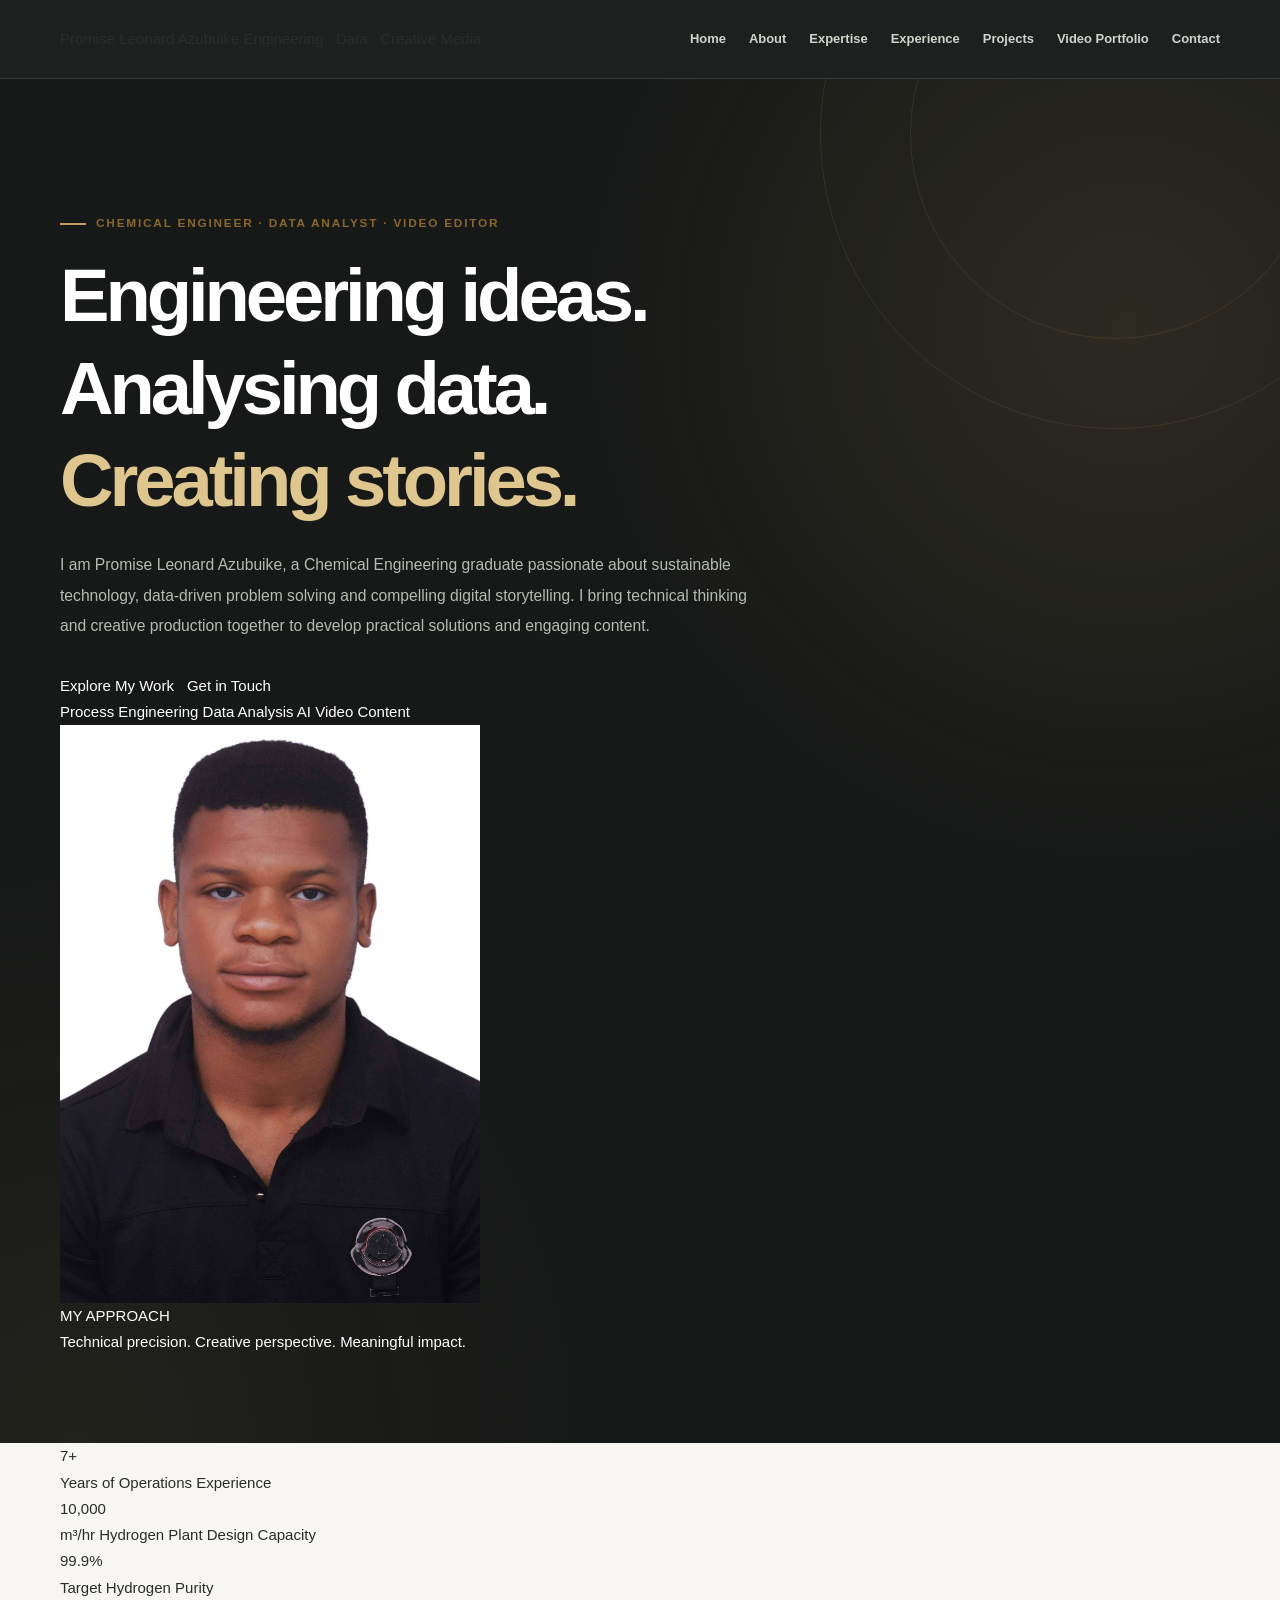
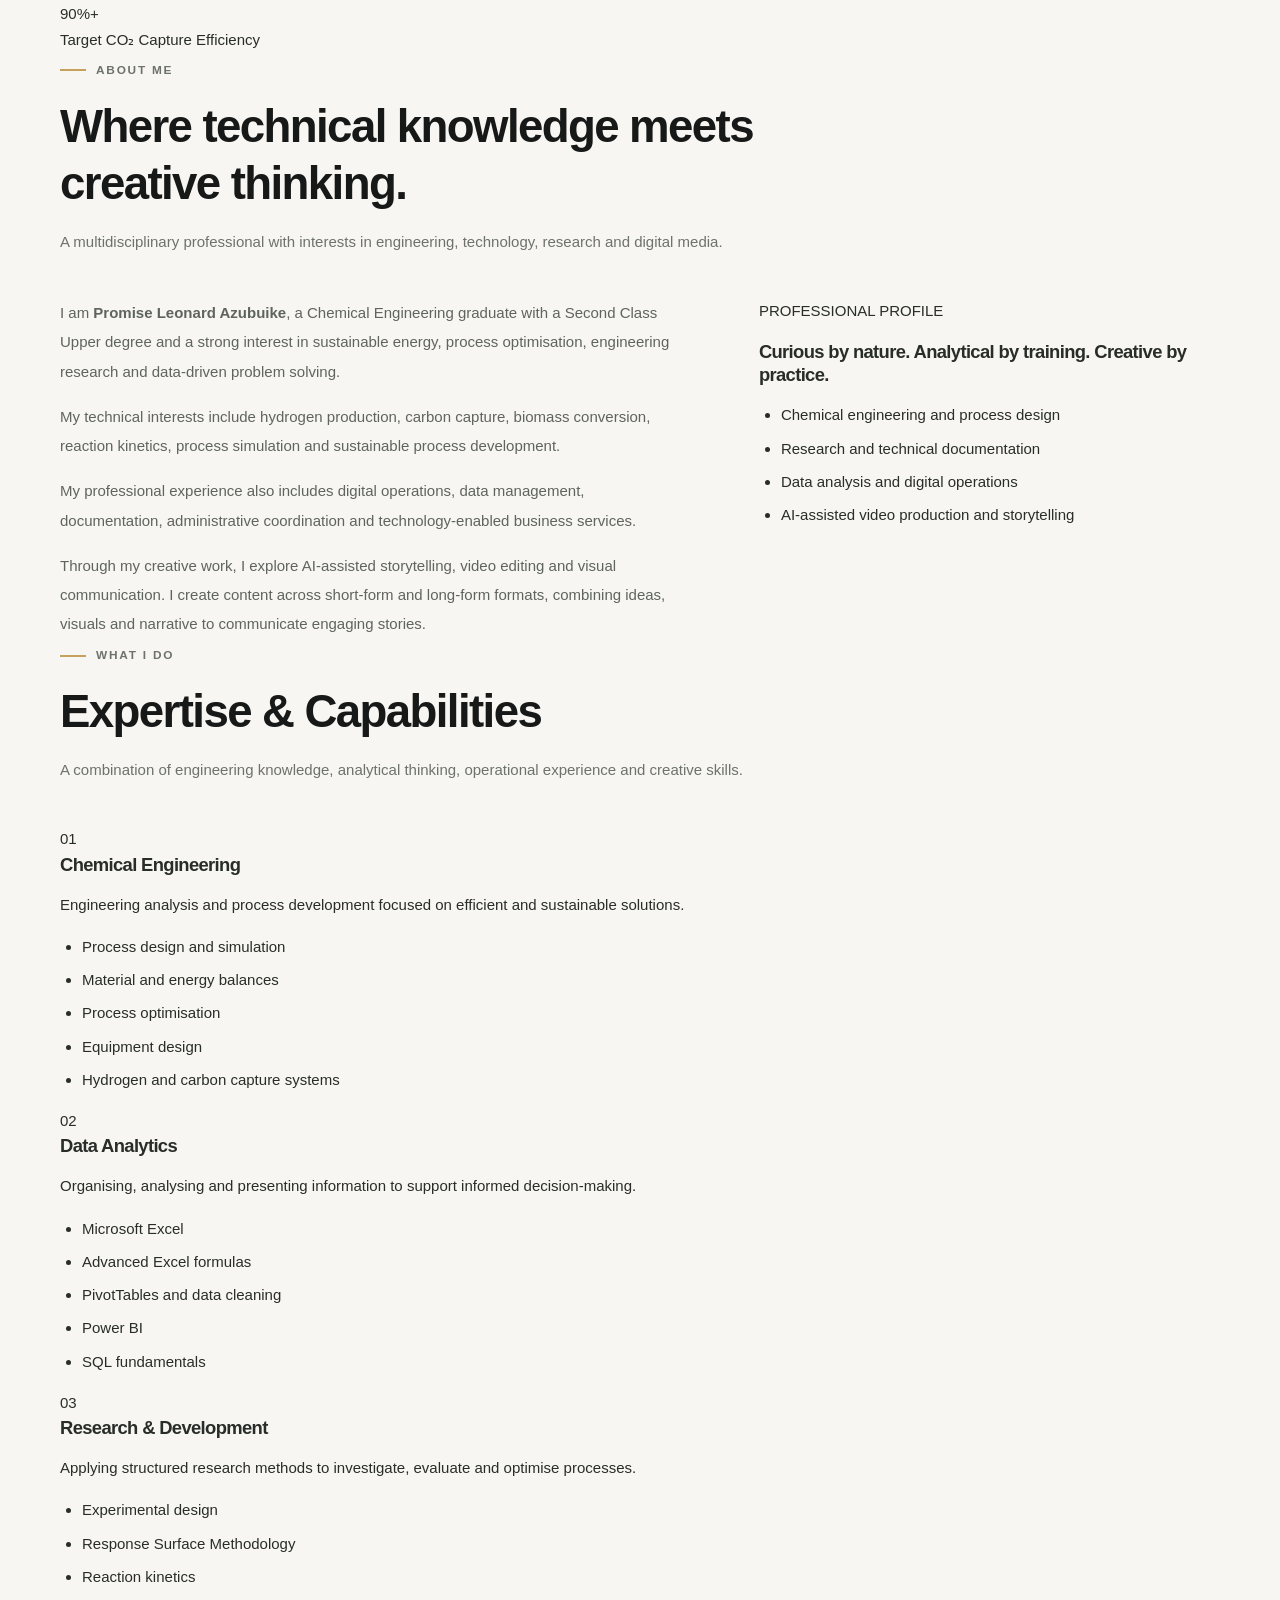
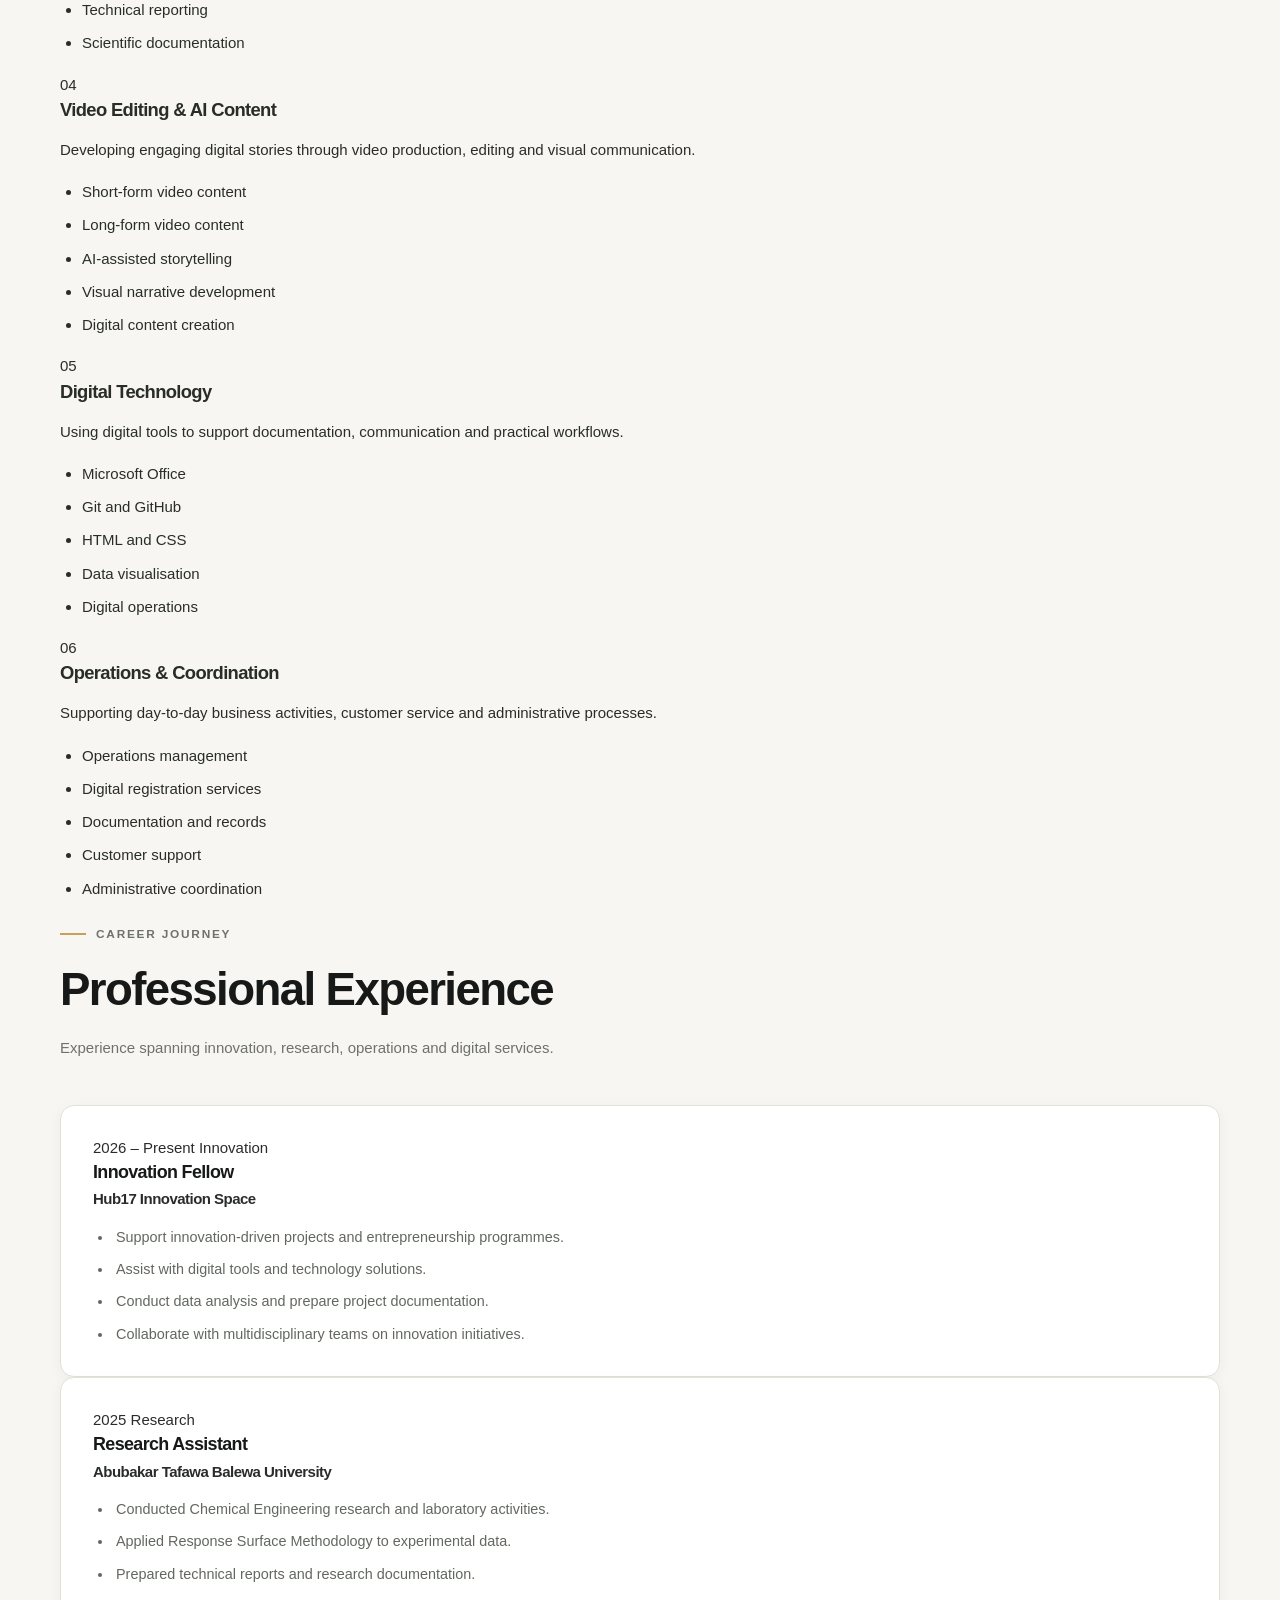
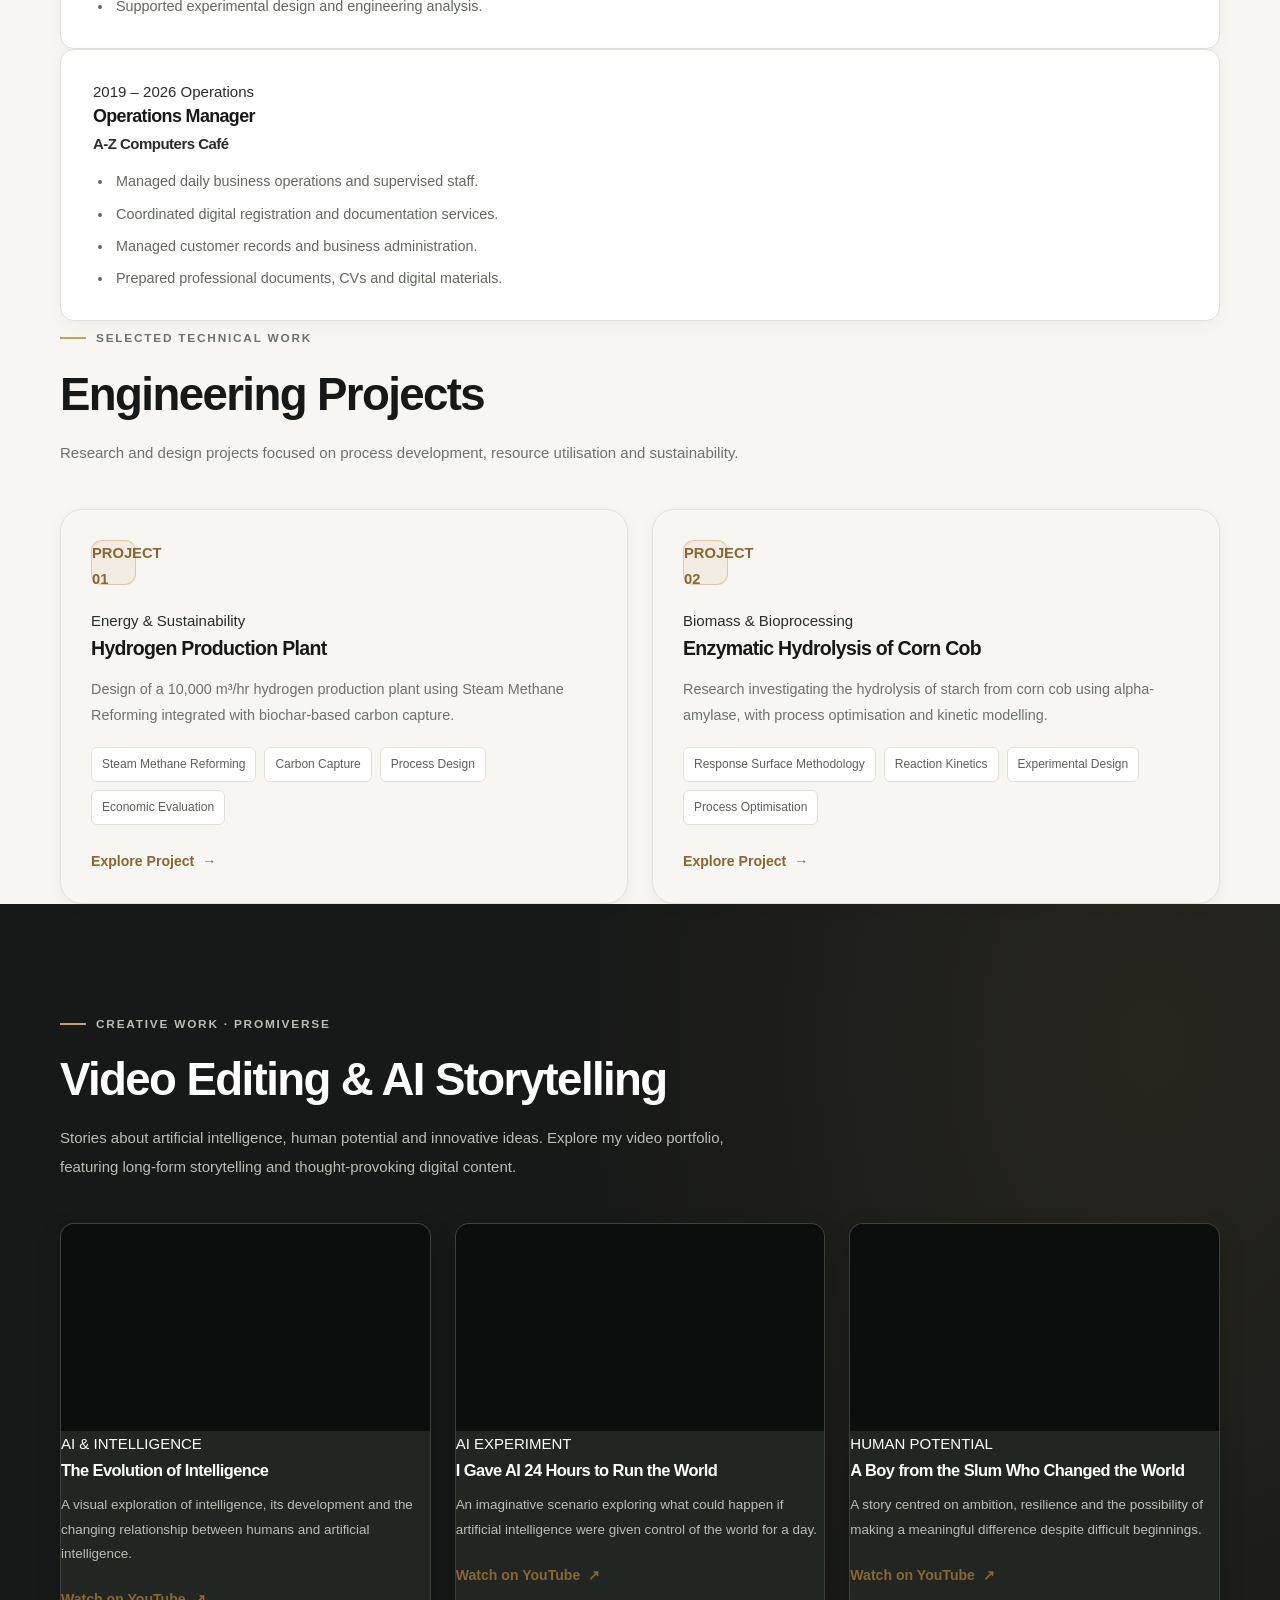
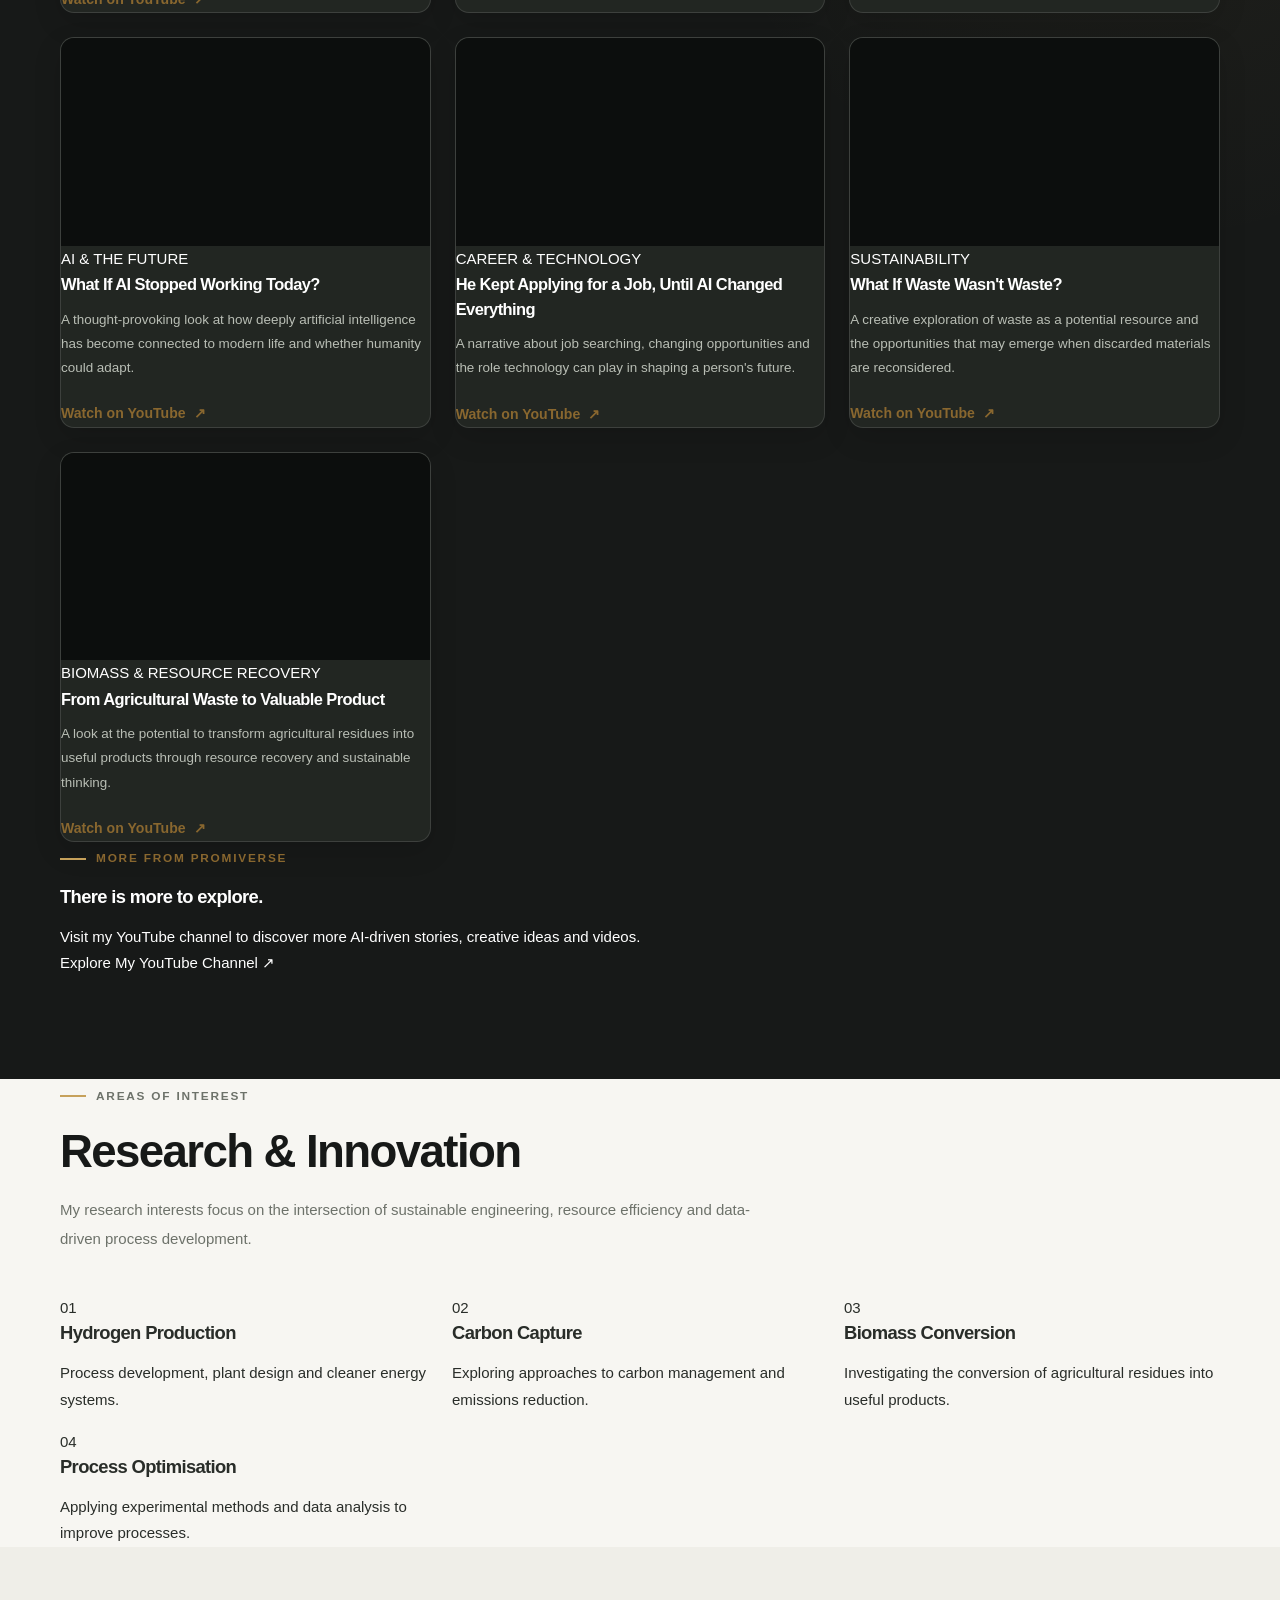
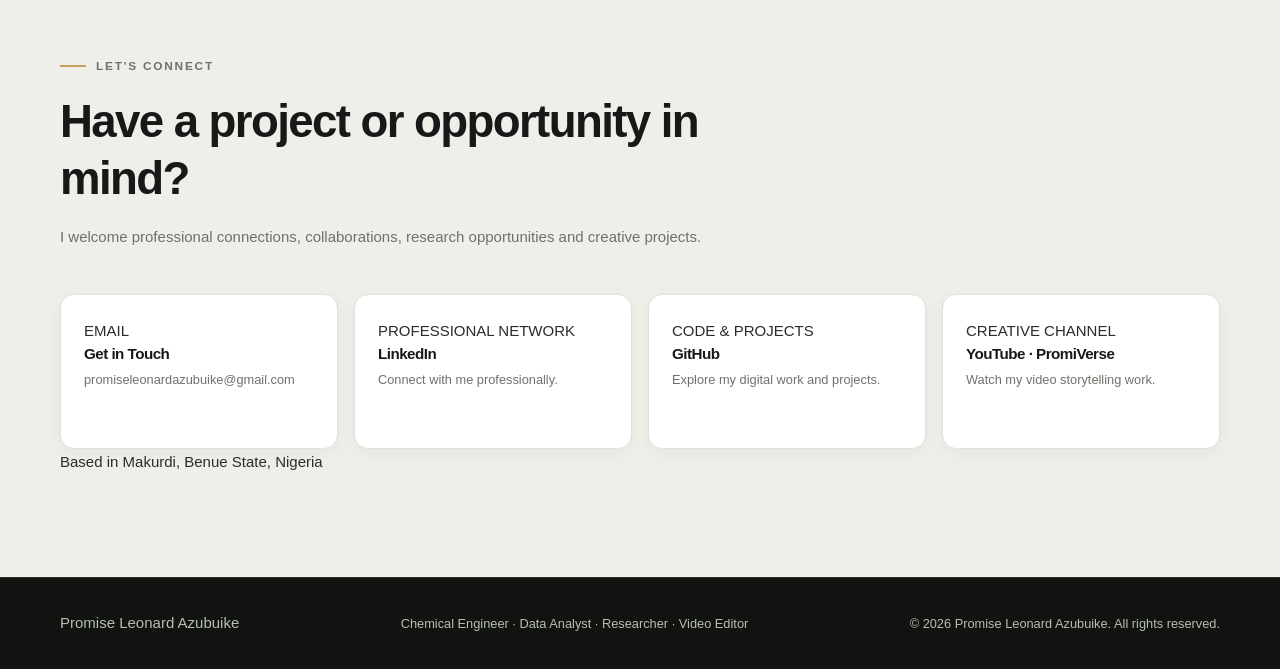
==== commit 0171b053: "Update portfolio design and layout" ====
--- a/index.html
+++ b/index.html
@@ -1,917 +1,880 @@
+
 <!DOCTYPE html>
 <html lang="en">
-
 <head>
-
     <meta charset="UTF-8">
-
     <meta name="viewport" content="width=device-width, initial-scale=1.0">
 
-    <meta name="description"
-        content="Promise Leonard Azubuike — Chemical Engineer, Data Analyst, Researcher and Innovation Professional. Portfolio showcasing engineering projects, research, data analytics and process design.">
-
-    <meta name="keywords"
-        content="Promise Leonard Azubuike, Chemical Engineer, Data Analyst, Researcher, Process Design, Hydrogen Production, Data Analytics, Nigeria">
-
     <meta name="author" content="Promise Leonard Azubuike">
-
-    <title>Promise Leonard Azubuike | Chemical Engineer & Data Analyst</title>
+    <meta name="description" content="Explore the portfolio of Promise Leonard Azubuike, Chemical Engineer, Data Analyst, Researcher and Video Editor, featuring engineering projects, research, AI storytelling and digital content creation.">
+    <meta name="keywords" content="Promise Leonard Azubuike, Chemical Engineer, Data Analyst, Video Editor, AI Storytelling, Process Design, Hydrogen Production, Carbon Capture, Video Production, Nigeria">
+    <meta name="theme-color" content="#171916">
+
+    <meta name="google-site-verification" content="4RLpgeT_HxlkNCjUlXuGMOZB3mYEu_umfD61pGFucME">
+
+    <title>Promise Leonard Azubuike | Engineering, Data & Creative Media</title>
 
     <link rel="stylesheet" href="css/style.css">
 
+    <link rel="preconnect" href="https://fonts.googleapis.com">
+    <link rel="preconnect" href="https://fonts.gstatic.com" crossorigin>
+    <link href="https://fonts.googleapis.com/css2?family=DM+Sans:wght@400;500;600;700&family=Manrope:wght@400;500;600;700;800&display=swap" rel="stylesheet">
 </head>
 
-
 <body>
 
-
-<!-- =====================================================
-     NAVIGATION
-===================================================== -->
-
-<nav>
-
-    <div class="logo">
-
-        <h2>Promise Leonard Azubuike</h2>
-
-        <span>Chemical Engineer</span>
-
-    </div>
-
-
-    <ul>
-
-        <li>
-            <a href="#home">Home</a>
-        </li>
-
-        <li>
-            <a href="#about">About</a>
-        </li>
-
-        <li>
-            <a href="#skills">Skills</a>
-        </li>
-
-        <li>
-            <a href="#experience">Experience</a>
-        </li>
-
-        <li>
-            <a href="#projects">Projects</a>
-        </li>
-
-        <li>
-            <a href="#contact">Contact</a>
-        </li>
-
-    </ul>
-
-</nav>
-
-
-
-<!-- =====================================================
-     HERO
-===================================================== -->
-
-<section class="hero" id="home">
-
-
-    <div class="hero-text">
-
-
-        <p class="hero-tag">
-            👋 Hello, I'm
-        </p>
-
-
-        <h1>
-            Promise Leonard<br>
-            Azubuike
-        </h1>
-
-
-        <h2>
-            Chemical Engineer · Data Analyst · Researcher
-        </h2>
-
-
-        <p class="hero-description">
-
-            I combine chemical engineering, data analysis,
-            research and technology to develop practical and
-            sustainable solutions to real-world problems.
-
-        </p>
-
-
-        <div class="hero-buttons">
-
-
-            <a href="documents/Promise_Leonard_Azubuike_CV.pdf"
-               class="btn"
-               download>
-
-                Download CV
-
+    <!-- ==================== HEADER & NAVIGATION ==================== -->
+
+    <header class="site-header">
+        <nav class="navbar container" aria-label="Main navigation">
+
+            <a class="brand" href="#home" aria-label="Promise Leonard Azubuike home">
+                <span class="brand-name">Promise Leonard Azubuike</span>
+                <span class="brand-caption">Engineering · Data · Creative Media</span>
             </a>
 
-
-            <a href="#projects"
-               class="btn">
-
-                Explore My Work
-
+            <ul class="nav-links">
+                <li><a href="#home">Home</a></li>
+                <li><a href="#about">About</a></li>
+                <li><a href="#expertise">Expertise</a></li>
+                <li><a href="#experience">Experience</a></li>
+                <li><a href="#projects">Projects</a></li>
+                <li><a href="#video-portfolio">Video Portfolio</a></li>
+                <li><a href="#contact">Contact</a></li>
+            </ul>
+
+        </nav>
+    </header>
+
+
+    <main>
+
+        <!-- ==================== HERO ==================== -->
+
+        <section class="hero section" id="home">
+            <div class="container hero-grid">
+
+                <div class="hero-content">
+
+                    <p class="eyebrow">CHEMICAL ENGINEER · DATA ANALYST · VIDEO EDITOR</p>
+
+                    <h1>
+                        Engineering ideas.<br>
+                        Analysing data.<br>
+                        <span>Creating stories.</span>
+                    </h1>
+
+                    <p class="hero-description">
+                        I am Promise Leonard Azubuike, a Chemical Engineering
+                        graduate passionate about sustainable technology,
+                        data-driven problem solving and compelling digital
+                        storytelling. I bring technical thinking and creative
+                        production together to develop practical solutions
+                        and engaging content.
+                    </p>
+
+                    <div class="hero-actions">
+                        <a class="button button-primary"
+                           href="#projects">
+                            Explore My Work
+                        </a>
+
+                        <a class="button button-secondary"
+                           href="#contact">
+                            Get in Touch
+                        </a>
+                    </div>
+
+                    <div class="hero-specialisms">
+                        <span>Process Engineering</span>
+                        <span>Data Analysis</span>
+                        <span>AI Video Content</span>
+                    </div>
+
+                </div>
+
+                <div class="hero-visual">
+                    <div class="profile-frame">
+                        <img
+                            src="Images/profile.jpg"
+                            alt="Portrait of Promise Leonard Azubuike"
+                            width="420"
+                            height="500"
+                            fetchpriority="high">
+                    </div>
+
+                    <div class="profile-note">
+                        <span class="profile-note-label">MY APPROACH</span>
+                        <p>Technical precision. Creative perspective. Meaningful impact.</p>
+                    </div>
+                </div>
+
+            </div>
+        </section>
+
+
+        <!-- ==================== PROFESSIONAL HIGHLIGHTS ==================== -->
+
+        <section class="highlights section" aria-label="Professional highlights">
+            <div class="container highlights-grid">
+
+                <article class="highlight-item">
+                    <span class="highlight-number">7+</span>
+                    <p>Years of Operations Experience</p>
+                </article>
+
+                <article class="highlight-item">
+                    <span class="highlight-number">10,000</span>
+                    <p>m³/hr Hydrogen Plant Design Capacity</p>
+                </article>
+
+                <article class="highlight-item">
+                    <span class="highlight-number">99.9%</span>
+                    <p>Target Hydrogen Purity</p>
+                </article>
+
+                <article class="highlight-item">
+                    <span class="highlight-number">90%+</span>
+                    <p>Target CO₂ Capture Efficiency</p>
+                </article>
+
+            </div>
+        </section>
+
+
+        <!-- ==================== ABOUT ==================== -->
+
+        <section class="section section-light" id="about">
+            <div class="container">
+
+                <div class="section-heading">
+                    <p class="eyebrow">ABOUT ME</p>
+                    <h2>Where technical knowledge meets creative thinking.</h2>
+                    <p class="section-intro">
+                        A multidisciplinary professional with interests in
+                        engineering, technology, research and digital media.
+                    </p>
+                </div>
+
+                <div class="about-grid">
+
+                    <div class="about-copy">
+                        <p>
+                            I am <strong>Promise Leonard Azubuike</strong>,
+                            a Chemical Engineering graduate with a Second
+                            Class Upper degree and a strong interest in
+                            sustainable energy, process optimisation,
+                            engineering research and data-driven problem solving.
+                        </p>
+
+                        <p>
+                            My technical interests include hydrogen production,
+                            carbon capture, biomass conversion, reaction
+                            kinetics, process simulation and sustainable
+                            process development.
+                        </p>
+
+                        <p>
+                            My professional experience also includes digital
+                            operations, data management, documentation,
+                            administrative coordination and technology-enabled
+                            business services.
+                        </p>
+
+                        <p>
+                            Through my creative work, I explore AI-assisted
+                            storytelling, video editing and visual
+                            communication. I create content across short-form
+                            and long-form formats, combining ideas, visuals
+                            and narrative to communicate engaging stories.
+                        </p>
+                    </div>
+
+                    <aside class="about-panel">
+                        <p class="panel-label">PROFESSIONAL PROFILE</p>
+                        <h3>Curious by nature. Analytical by training. Creative by practice.</h3>
+
+                        <ul class="check-list">
+                            <li>Chemical engineering and process design</li>
+                            <li>Research and technical documentation</li>
+                            <li>Data analysis and digital operations</li>
+                            <li>AI-assisted video production and storytelling</li>
+                        </ul>
+                    </aside>
+
+                </div>
+            </div>
+        </section>
+
+
+        <!-- ==================== EXPERTISE & SKILLS ==================== -->
+
+        <section class="section" id="expertise">
+            <div class="container">
+
+                <div class="section-heading">
+                    <p class="eyebrow">WHAT I DO</p>
+                    <h2>Expertise & Capabilities</h2>
+                    <p class="section-intro">
+                        A combination of engineering knowledge, analytical
+                        thinking, operational experience and creative skills.
+                    </p>
+                </div>
+
+                <div class="expertise-grid">
+
+                    <article class="expertise-card">
+                        <span class="card-index">01</span>
+                        <h3>Chemical Engineering</h3>
+                        <p>
+                            Engineering analysis and process development
+                            focused on efficient and sustainable solutions.
+                        </p>
+                        <ul>
+                            <li>Process design and simulation</li>
+                            <li>Material and energy balances</li>
+                            <li>Process optimisation</li>
+                            <li>Equipment design</li>
+                            <li>Hydrogen and carbon capture systems</li>
+                        </ul>
+                    </article>
+
+                    <article class="expertise-card">
+                        <span class="card-index">02</span>
+                        <h3>Data Analytics</h3>
+                        <p>
+                            Organising, analysing and presenting information
+                            to support informed decision-making.
+                        </p>
+                        <ul>
+                            <li>Microsoft Excel</li>
+                            <li>Advanced Excel formulas</li>
+                            <li>PivotTables and data cleaning</li>
+                            <li>Power BI</li>
+                            <li>SQL fundamentals</li>
+                        </ul>
+                    </article>
+
+                    <article class="expertise-card">
+                        <span class="card-index">03</span>
+                        <h3>Research & Development</h3>
+                        <p>
+                            Applying structured research methods to
+                            investigate, evaluate and optimise processes.
+                        </p>
+                        <ul>
+                            <li>Experimental design</li>
+                            <li>Response Surface Methodology</li>
+                            <li>Reaction kinetics</li>
+                            <li>Technical reporting</li>
+                            <li>Scientific documentation</li>
+                        </ul>
+                    </article>
+
+                    <article class="expertise-card">
+                        <span class="card-index">04</span>
+                        <h3>Video Editing & AI Content</h3>
+                        <p>
+                            Developing engaging digital stories through
+                            video production, editing and visual communication.
+                        </p>
+                        <ul>
+                            <li>Short-form video content</li>
+                            <li>Long-form video content</li>
+                            <li>AI-assisted storytelling</li>
+                            <li>Visual narrative development</li>
+                            <li>Digital content creation</li>
+                        </ul>
+                    </article>
+
+                    <article class="expertise-card">
+                        <span class="card-index">05</span>
+                        <h3>Digital Technology</h3>
+                        <p>
+                            Using digital tools to support documentation,
+                            communication and practical workflows.
+                        </p>
+                        <ul>
+                            <li>Microsoft Office</li>
+                            <li>Git and GitHub</li>
+                            <li>HTML and CSS</li>
+                            <li>Data visualisation</li>
+                            <li>Digital operations</li>
+                        </ul>
+                    </article>
+
+                    <article class="expertise-card">
+                        <span class="card-index">06</span>
+                        <h3>Operations & Coordination</h3>
+                        <p>
+                            Supporting day-to-day business activities,
+                            customer service and administrative processes.
+                        </p>
+                        <ul>
+                            <li>Operations management</li>
+                            <li>Digital registration services</li>
+                            <li>Documentation and records</li>
+                            <li>Customer support</li>
+                            <li>Administrative coordination</li>
+                        </ul>
+                    </article>
+
+                </div>
+            </div>
+        </section>
+
+
+        <!-- ==================== PROFESSIONAL EXPERIENCE ==================== -->
+
+        <section class="section section-light" id="experience">
+            <div class="container">
+
+                <div class="section-heading">
+                    <p class="eyebrow">CAREER JOURNEY</p>
+                    <h2>Professional Experience</h2>
+                    <p class="section-intro">
+                        Experience spanning innovation, research,
+                        operations and digital services.
+                    </p>
+                </div>
+
+                <div class="experience-list">
+
+                    <article class="experience-card">
+                        <div class="experience-meta">
+                            <span class="experience-period">2026 – Present</span>
+                            <span class="experience-type">Innovation</span>
+                        </div>
+
+                        <div class="experience-details">
+                            <h3>Innovation Fellow</h3>
+                            <h4>Hub17 Innovation Space</h4>
+                            <ul>
+                                <li>Support innovation-driven projects and entrepreneurship programmes.</li>
+                                <li>Assist with digital tools and technology solutions.</li>
+                                <li>Conduct data analysis and prepare project documentation.</li>
+                                <li>Collaborate with multidisciplinary teams on innovation initiatives.</li>
+                            </ul>
+                        </div>
+                    </article>
+
+                    <article class="experience-card">
+                        <div class="experience-meta">
+                            <span class="experience-period">2025</span>
+                            <span class="experience-type">Research</span>
+                        </div>
+
+                        <div class="experience-details">
+                            <h3>Research Assistant</h3>
+                            <h4>Abubakar Tafawa Balewa University</h4>
+                            <ul>
+                                <li>Conducted Chemical Engineering research and laboratory activities.</li>
+                                <li>Applied Response Surface Methodology to experimental data.</li>
+                                <li>Prepared technical reports and research documentation.</li>
+                                <li>Supported experimental design and engineering analysis.</li>
+                            </ul>
+                        </div>
+                    </article>
+
+                    <article class="experience-card">
+                        <div class="experience-meta">
+                            <span class="experience-period">2019 – 2026</span>
+                            <span class="experience-type">Operations</span>
+                        </div>
+
+                        <div class="experience-details">
+                            <h3>Operations Manager</h3>
+                            <h4>A-Z Computers Café</h4>
+                            <ul>
+                                <li>Managed daily business operations and supervised staff.</li>
+                                <li>Coordinated digital registration and documentation services.</li>
+                                <li>Managed customer records and business administration.</li>
+                                <li>Prepared professional documents, CVs and digital materials.</li>
+                            </ul>
+                        </div>
+                    </article>
+
+                </div>
+            </div>
+        </section>
+
+
+        <!-- ==================== ENGINEERING PROJECTS ==================== -->
+
+        <section class="section" id="projects">
+            <div class="container">
+
+                <div class="section-heading">
+                    <p class="eyebrow">SELECTED TECHNICAL WORK</p>
+                    <h2>Engineering Projects</h2>
+                    <p class="section-intro">
+                        Research and design projects focused on process
+                        development, resource utilisation and sustainability.
+                    </p>
+                </div>
+
+                <div class="projects-grid">
+
+                    <article class="project-card">
+                        <div class="project-topline">
+                            <span class="project-number">PROJECT 01</span>
+                            <span class="project-domain">Energy & Sustainability</span>
+                        </div>
+
+                        <h3>Hydrogen Production Plant</h3>
+
+                        <p>
+                            Design of a 10,000 m³/hr hydrogen production
+                            plant using Steam Methane Reforming integrated
+                            with biochar-based carbon capture.
+                        </p>
+
+                        <ul class="project-tags">
+                            <li>Steam Methane Reforming</li>
+                            <li>Carbon Capture</li>
+                            <li>Process Design</li>
+                            <li>Economic Evaluation</li>
+                        </ul>
+
+                        <a class="text-link" href="hydrogen.html">
+                            Explore Project <span aria-hidden="true">→</span>
+                        </a>
+                    </article>
+
+                    <article class="project-card">
+                        <div class="project-topline">
+                            <span class="project-number">PROJECT 02</span>
+                            <span class="project-domain">Biomass & Bioprocessing</span>
+                        </div>
+
+                        <h3>Enzymatic Hydrolysis of Corn Cob</h3>
+
+                        <p>
+                            Research investigating the hydrolysis of starch
+                            from corn cob using alpha-amylase, with process
+                            optimisation and kinetic modelling.
+                        </p>
+
+                        <ul class="project-tags">
+                            <li>Response Surface Methodology</li>
+                            <li>Reaction Kinetics</li>
+                            <li>Experimental Design</li>
+                            <li>Process Optimisation</li>
+                        </ul>
+
+                        <a class="text-link" href="enzymatic-hydrolysis.html">
+                            Explore Project <span aria-hidden="true">→</span>
+                        </a>
+                    </article>
+
+                </div>
+            </div>
+        </section>
+
+
+        <!-- ==================== VIDEO PORTFOLIO ==================== -->
+
+        <section class="section video-section" id="video-portfolio">
+            <div class="container">
+
+                <div class="section-heading">
+                    <p class="eyebrow">CREATIVE WORK · PROMIVERSE</p>
+                    <h2>Video Editing & AI Storytelling</h2>
+                    <p class="section-intro">
+                        Stories about artificial intelligence, human potential
+                        and innovative ideas. Explore my video portfolio,
+                        featuring long-form storytelling and thought-provoking
+                        digital content.
+                    </p>
+                </div>
+
+                <div class="video-grid">
+
+                    <!-- VIDEO 01 -->
+
+                    <article class="video-card">
+                        <div class="video-frame">
+                            <iframe
+                                src="https://www.youtube-nocookie.com/embed/Wzne9kCX4rE"
+                                title="The Evolution of Intelligence — PromiVerse"
+                                loading="lazy"
+                                referrerpolicy="strict-origin-when-cross-origin"
+                                allow="accelerometer; autoplay; clipboard-write; encrypted-media; gyroscope; picture-in-picture; web-share"
+                                allowfullscreen>
+                            </iframe>
+                        </div>
+
+                        <div class="video-info">
+                            <span class="video-label">AI & INTELLIGENCE</span>
+                            <h3>The Evolution of Intelligence</h3>
+                            <p>
+                                A visual exploration of intelligence,
+                                its development and the changing relationship
+                                between humans and artificial intelligence.
+                            </p>
+                            <a class="text-link"
+                               href="https://youtu.be/Wzne9kCX4rE"
+                               target="_blank"
+                               rel="noopener noreferrer">
+                                Watch on YouTube <span aria-hidden="true">↗</span>
+                            </a>
+                        </div>
+                    </article>
+
+
+                    <!-- VIDEO 02 -->
+
+                    <article class="video-card">
+                        <div class="video-frame">
+                            <iframe
+                                src="https://www.youtube-nocookie.com/embed/lGKV4DQWc_k"
+                                title="I Gave AI 24 Hours to Run the World — PromiVerse"
+                                loading="lazy"
+                                referrerpolicy="strict-origin-when-cross-origin"
+                                allow="accelerometer; autoplay; clipboard-write; encrypted-media; gyroscope; picture-in-picture; web-share"
+                                allowfullscreen>
+                            </iframe>
+                        </div>
+
+                        <div class="video-info">
+                            <span class="video-label">AI EXPERIMENT</span>
+                            <h3>I Gave AI 24 Hours to Run the World</h3>
+                            <p>
+                                An imaginative scenario exploring what
+                                could happen if artificial intelligence
+                                were given control of the world for a day.
+                            </p>
+                            <a class="text-link"
+                               href="https://youtu.be/lGKV4DQWc_k"
+                               target="_blank"
+                               rel="noopener noreferrer">
+                                Watch on YouTube <span aria-hidden="true">↗</span>
+                            </a>
+                        </div>
+                    </article>
+
+
+                    <!-- VIDEO 03 -->
+
+                    <article class="video-card">
+                        <div class="video-frame">
+                            <iframe
+                                src="https://www.youtube-nocookie.com/embed/bbwRe624930"
+                                title="A Boy from the Slum Who Changed the World"
+                                loading="lazy"
+                                referrerpolicy="strict-origin-when-cross-origin"
+                                allow="accelerometer; autoplay; clipboard-write; encrypted-media; gyroscope; picture-in-picture; web-share"
+                                allowfullscreen>
+                            </iframe>
+                        </div>
+
+                        <div class="video-info">
+                            <span class="video-label">HUMAN POTENTIAL</span>
+                            <h3>A Boy from the Slum Who Changed the World</h3>
+                            <p>
+                                A story centred on ambition, resilience
+                                and the possibility of making a meaningful
+                                difference despite difficult beginnings.
+                            </p>
+                            <a class="text-link"
+                               href="https://youtu.be/bbwRe624930"
+                               target="_blank"
+                               rel="noopener noreferrer">
+                                Watch on YouTube <span aria-hidden="true">↗</span>
+                            </a>
+                        </div>
+                    </article>
+
+
+                    <!-- VIDEO 04 -->
+
+                    <article class="video-card">
+                        <div class="video-frame">
+                            <iframe
+                                src="https://www.youtube-nocookie.com/embed/3LmglnoCUXc"
+                                title="What If AI Stopped Working Today? Would Humanity Survive?"
+                                loading="lazy"
+                                referrerpolicy="strict-origin-when-cross-origin"
+                                allow="accelerometer; autoplay; clipboard-write; encrypted-media; gyroscope; picture-in-picture; web-share"
+                                allowfullscreen>
+                            </iframe>
+                        </div>
+
+                        <div class="video-info">
+                            <span class="video-label">AI & THE FUTURE</span>
+                            <h3>What If AI Stopped Working Today?</h3>
+                            <p>
+                                A thought-provoking look at how deeply
+                                artificial intelligence has become connected
+                                to modern life and whether humanity could adapt.
+                            </p>
+                            <a class="text-link"
+                               href="https://youtu.be/3LmglnoCUXc"
+                               target="_blank"
+                               rel="noopener noreferrer">
+                                Watch on YouTube <span aria-hidden="true">↗</span>
+                            </a>
+                        </div>
+                    </article>
+
+
+                    <!-- VIDEO 05 -->
+
+                    <article class="video-card">
+                        <div class="video-frame">
+                            <iframe
+                                src="https://www.youtube-nocookie.com/embed/hhMdREQ0-WQ"
+                                title="He Kept Applying for a Job, Until AI Changed Everything"
+                                loading="lazy"
+                                referrerpolicy="strict-origin-when-cross-origin"
+                                allow="accelerometer; autoplay; clipboard-write; encrypted-media; gyroscope; picture-in-picture; web-share"
+                                allowfullscreen>
+                            </iframe>
+                        </div>
+
+                        <div class="video-info">
+                            <span class="video-label">CAREER & TECHNOLOGY</span>
+                            <h3>He Kept Applying for a Job, Until AI Changed Everything</h3>
+                            <p>
+                                A narrative about job searching, changing
+                                opportunities and the role technology can
+                                play in shaping a person's future.
+                            </p>
+                            <a class="text-link"
+                               href="https://youtu.be/hhMdREQ0-WQ"
+                               target="_blank"
+                               rel="noopener noreferrer">
+                                Watch on YouTube <span aria-hidden="true">↗</span>
+                            </a>
+                        </div>
+                    </article>
+
+
+                    <!-- VIDEO 06 -->
+
+                    <article class="video-card">
+                        <div class="video-frame">
+                            <iframe
+                                src="https://www.youtube-nocookie.com/embed/jcwz5dqKAh0"
+                                title="What If Waste Wasn't Waste?"
+                                loading="lazy"
+                                referrerpolicy="strict-origin-when-cross-origin"
+                                allow="accelerometer; autoplay; clipboard-write; encrypted-media; gyroscope; picture-in-picture; web-share"
+                                allowfullscreen>
+                            </iframe>
+                        </div>
+
+                        <div class="video-info">
+                            <span class="video-label">SUSTAINABILITY</span>
+                            <h3>What If Waste Wasn't Waste?</h3>
+                            <p>
+                                A creative exploration of waste as a potential
+                                resource and the opportunities that may emerge
+                                when discarded materials are reconsidered.
+                            </p>
+                            <a class="text-link"
+                               href="https://youtu.be/jcwz5dqKAh0"
+                               target="_blank"
+                               rel="noopener noreferrer">
+                                Watch on YouTube <span aria-hidden="true">↗</span>
+                            </a>
+                        </div>
+                    </article>
+
+
+                    <!-- VIDEO 07 -->
+
+                    <article class="video-card">
+                        <div class="video-frame">
+                            <iframe
+                                src="https://www.youtube-nocookie.com/embed/GgVoK61TYCE"
+                                title="From Agricultural Waste to Valuable Product"
+                                loading="lazy"
+                                referrerpolicy="strict-origin-when-cross-origin"
+                                allow="accelerometer; autoplay; clipboard-write; encrypted-media; gyroscope; picture-in-picture; web-share"
+                                allowfullscreen>
+                            </iframe>
+                        </div>
+
+                        <div class="video-info">
+                            <span class="video-label">BIOMASS & RESOURCE RECOVERY</span>
+                            <h3>From Agricultural Waste to Valuable Product</h3>
+                            <p>
+                                A look at the potential to transform agricultural
+                                residues into useful products through resource
+                                recovery and sustainable thinking.
+                            </p>
+                            <a class="text-link"
+                               href="https://youtu.be/GgVoK61TYCE"
+                               target="_blank"
+                               rel="noopener noreferrer">
+                                Watch on YouTube <span aria-hidden="true">↗</span>
+                            </a>
+                        </div>
+                    </article>
+
+                </div>
+
+
+                <!-- YOUTUBE CHANNEL CALL TO ACTION -->
+
+                <div class="channel-cta">
+                    <div>
+                        <p class="eyebrow">MORE FROM PROMIVERSE</p>
+                        <h3>There is more to explore.</h3>
+                        <p>
+                            Visit my YouTube channel to discover more
+                            AI-driven stories, creative ideas and videos.
+                        </p>
+                    </div>
+
+                    <a class="button button-primary"
+                       href="https://www.youtube.com/@PromiVerse-e7t"
+                       target="_blank"
+                       rel="noopener noreferrer">
+                        Explore My YouTube Channel
+                        <span aria-hidden="true">↗</span>
+                    </a>
+                </div>
+
+            </div>
+        </section>
+
+
+        <!-- ==================== RESEARCH INTERESTS ==================== -->
+
+        <section class="section section-light" id="research">
+            <div class="container">
+
+                <div class="section-heading">
+                    <p class="eyebrow">AREAS OF INTEREST</p>
+                    <h2>Research & Innovation</h2>
+                    <p class="section-intro">
+                        My research interests focus on the intersection
+                        of sustainable engineering, resource efficiency
+                        and data-driven process development.
+                    </p>
+                </div>
+
+                <div class="research-grid">
+                    <article class="research-item">
+                        <span class="research-number">01</span>
+                        <h3>Hydrogen Production</h3>
+                        <p>Process development, plant design and cleaner energy systems.</p>
+                    </article>
+
+                    <article class="research-item">
+                        <span class="research-number">02</span>
+                        <h3>Carbon Capture</h3>
+                        <p>Exploring approaches to carbon management and emissions reduction.</p>
+                    </article>
+
+                    <article class="research-item">
+                        <span class="research-number">03</span>
+                        <h3>Biomass Conversion</h3>
+                        <p>Investigating the conversion of agricultural residues into useful products.</p>
+                    </article>
+
+                    <article class="research-item">
+                        <span class="research-number">04</span>
+                        <h3>Process Optimisation</h3>
+                        <p>Applying experimental methods and data analysis to improve processes.</p>
+                    </article>
+                </div>
+
+            </div>
+        </section>
+
+
+        <!-- ==================== CONTACT ==================== -->
+
+        <section class="section contact-section" id="contact">
+            <div class="container">
+
+                <div class="section-heading">
+                    <p class="eyebrow">LET'S CONNECT</p>
+                    <h2>Have a project or opportunity in mind?</h2>
+                    <p class="section-intro">
+                        I welcome professional connections, collaborations,
+                        research opportunities and creative projects.
+                    </p>
+                </div>
+
+                <div class="contact-grid">
+
+                    <a class="contact-card"
+                       href="mailto:promiseleonardazubuike@gmail.com">
+                        <span class="contact-label">EMAIL</span>
+                        <h3>Get in Touch</h3>
+                        <p>promiseleonardazubuike@gmail.com</p>
+                    </a>
+
+                    <a class="contact-card"
+                       href="https://www.linkedin.com/in/promise-azubuike-3222232b3/"
+                       target="_blank"
+                       rel="noopener noreferrer">
+                        <span class="contact-label">PROFESSIONAL NETWORK</span>
+                        <h3>LinkedIn</h3>
+                        <p>Connect with me professionally.</p>
+                    </a>
+
+                    <a class="contact-card"
+                       href="https://github.com/promiseleonardazubuike-source"
+                       target="_blank"
+                       rel="noopener noreferrer">
+                        <span class="contact-label">CODE & PROJECTS</span>
+                        <h3>GitHub</h3>
+                        <p>Explore my digital work and projects.</p>
+                    </a>
+
+                    <a class="contact-card"
+                       href="https://www.youtube.com/@PromiVerse-e7t"
+                       target="_blank"
+                       rel="noopener noreferrer">
+                        <span class="contact-label">CREATIVE CHANNEL</span>
+                        <h3>YouTube · PromiVerse</h3>
+                        <p>Watch my video storytelling work.</p>
+                    </a>
+
+                </div>
+
+                <p class="contact-location">
+                    Based in Makurdi, Benue State, Nigeria
+                </p>
+
+            </div>
+        </section>
+
+    </main>
+
+
+    <!-- ==================== FOOTER ==================== -->
+
+    <footer class="site-footer">
+        <div class="container footer-content">
+
+            <a class="footer-brand" href="#home">
+                Promise Leonard Azubuike
             </a>
 
-
-            <a href="#contact"
-               class="btn">
-
-                Let's Connect
-
-            </a>
-
+            <p>
+                Chemical Engineer · Data Analyst · Researcher · Video Editor
+            </p>
+
+            <p class="copyright">
+                &copy; <span id="current-year">2026</span>
+                Promise Leonard Azubuike. All rights reserved.
+            </p>
 
         </div>
-
-
-    </div>
-
-
-
-    <div class="hero-image">
-
-        <img src="Images/profile.jpg"
-             alt="Promise Leonard Azubuike">
-
-    </div>
-
-
-</section>
-
-
-
-<!-- =====================================================
-     STATISTICS
-===================================================== -->
-
-<section>
-
-    <div class="stats-container">
-
-
-        <div class="stat-card">
-
-            <h2>7+</h2>
-
-            <p>
-                Years of Operations Experience
-            </p>
-
-        </div>
-
-
-        <div class="stat-card">
-
-            <h2>10,000</h2>
-
-            <p>
-                m³/hr Hydrogen Design Capacity
-            </p>
-
-        </div>
-
-
-        <div class="stat-card">
-
-            <h2>99.9%</h2>
-
-            <p>
-                Hydrogen Purity Target
-            </p>
-
-        </div>
-
-
-        <div class="stat-card">
-
-            <h2>90%+</h2>
-
-            <p>
-                CO₂ Capture Efficiency
-            </p>
-
-        </div>
-
-
-    </div>
-
-</section>
-
-
-
-<!-- =====================================================
-     ABOUT
-===================================================== -->
-
-<section id="about">
-
-
-    <h2>
-        About Me
-    </h2>
-
-
-    <div class="about-container">
-
-
-        <div class="about-text">
-
-
-            <p>
-
-                I am
-                <strong>Promise Leonard Azubuike</strong>,
-                a Chemical Engineering graduate with a strong
-                interest in sustainable energy, process
-                optimisation, engineering research and
-                data-driven problem solving.
-
-            </p>
-
-
-            <p>
-
-                My engineering interests include hydrogen
-                production, carbon capture, biomass conversion,
-                reaction kinetics, process simulation and
-                sustainable process development.
-
-            </p>
-
-
-            <p>
-
-                Alongside engineering, I have developed practical
-                experience in data management, Microsoft Excel,
-                digital operations, documentation and technology-driven
-                business services.
-
-            </p>
-
-
-            <p>
-
-                I enjoy working at the intersection of
-                <strong>engineering, data and technology</strong>
-                to transform complex problems into practical
-                and measurable solutions.
-
-            </p>
-
-
-        </div>
-
-
-    </div>
-
-
-</section>
-
-
-
-<!-- =====================================================
-     SKILLS
-===================================================== -->
-
-<section id="skills">
-
-
-    <h2>
-        Skills & Expertise
-    </h2>
-
-
-    <div class="skills-container">
-
-
-        <!-- Chemical Engineering -->
-
-        <div class="skill-card">
-
-
-            <h3>
-                ⚗️ Chemical Engineering
-            </h3>
-
-
-            <ul>
-
-                <li>
-                    Process Design
-                </li>
-
-                <li>
-                    Material & Energy Balances
-                </li>
-
-                <li>
-                    Process Optimisation
-                </li>
-
-                <li>
-                    Process Simulation
-                </li>
-
-                <li>
-                    Equipment Design
-                </li>
-
-            </ul>
-
-
-        </div>
-
-
-
-        <!-- Data Analytics -->
-
-        <div class="skill-card">
-
-
-            <h3>
-                📊 Data Analytics
-            </h3>
-
-
-            <ul>
-
-                <li>
-                    Microsoft Excel
-                </li>
-
-                <li>
-                    Advanced Excel Formulas
-                </li>
-
-                <li>
-                    PivotTables
-                </li>
-
-                <li>
-                    Data Cleaning
-                </li>
-
-                <li>
-                    Power BI
-                </li>
-
-                <li>
-                    SQL — Basic
-                </li>
-
-            </ul>
-
-
-        </div>
-
-
-
-        <!-- Research -->
-
-        <div class="skill-card">
-
-
-            <h3>
-                🔬 Engineering Research
-            </h3>
-
-
-            <ul>
-
-                <li>
-                    Experimental Design
-                </li>
-
-                <li>
-                    Response Surface Methodology
-                </li>
-
-                <li>
-                    Reaction Kinetics
-                </li>
-
-                <li>
-                    Technical Research
-                </li>
-
-                <li>
-                    Scientific Documentation
-                </li>
-
-            </ul>
-
-
-        </div>
-
-
-
-        <!-- Digital & Technology -->
-
-        <div class="skill-card">
-
-
-            <h3>
-                💻 Digital & Technology
-            </h3>
-
-
-            <ul>
-
-                <li>
-                    Microsoft Office
-                </li>
-
-                <li>
-                    Git & GitHub
-                </li>
-
-                <li>
-                    HTML & CSS
-                </li>
-
-                <li>
-                    Data Visualisation
-                </li>
-
-                <li>
-                    Digital Operations
-                </li>
-
-            </ul>
-
-
-        </div>
-
-
-    </div>
-
-
-</section>
-
-
-
-<!-- =====================================================
-     EXPERIENCE
-===================================================== -->
-
-<section id="experience">
-
-
-    <h2>
-        Professional Experience
-    </h2>
-
-
-    <div class="experience-container">
-
-
-        <!-- Hub17 -->
-
-        <div class="experience-card">
-
-
-            <h3>
-                Innovation Fellow
-            </h3>
-
-
-            <h4>
-                Hub17 Innovation Space
-            </h4>
-
-
-            <span>
-                2026 – Present
-            </span>
-
-
-            <ul>
-
-                <li>
-                    Support innovation-driven projects
-                    and entrepreneurship programmes.
-                </li>
-
-                <li>
-                    Assist with digital tools and
-                    technology solutions.
-                </li>
-
-                <li>
-                    Conduct data analysis and prepare
-                    project documentation.
-                </li>
-
-                <li>
-                    Collaborate with multidisciplinary
-                    teams on innovation initiatives.
-                </li>
-
-            </ul>
-
-
-        </div>
-
-
-
-        <!-- Research -->
-
-        <div class="experience-card">
-
-
-            <h3>
-                Research Assistant
-            </h3>
-
-
-            <h4>
-                Abubakar Tafawa Balewa University
-            </h4>
-
-
-            <span>
-                2025
-            </span>
-
-
-            <ul>
-
-                <li>
-                    Conducted Chemical Engineering
-                    research and laboratory activities.
-                </li>
-
-                <li>
-                    Applied Response Surface Methodology
-                    to experimental data.
-                </li>
-
-                <li>
-                    Prepared technical reports and
-                    research documentation.
-                </li>
-
-                <li>
-                    Supported experimental design
-                    and engineering analysis.
-                </li>
-
-            </ul>
-
-
-        </div>
-
-
-
-        <!-- A-Z Computers -->
-
-        <div class="experience-card">
-
-
-            <h3>
-                Operations Manager
-            </h3>
-
-
-            <h4>
-                A-Z Computers Café
-            </h4>
-
-
-            <span>
-                2019 – 2026
-            </span>
-
-
-            <ul>
-
-                <li>
-                    Managed daily operations and
-                    supervised staff.
-                </li>
-
-                <li>
-                    Coordinated high-volume digital
-                    registration and documentation services.
-                </li>
-
-                <li>
-                    Managed customer records and
-                    business administration.
-                </li>
-
-                <li>
-                    Prepared professional documents,
-                    CVs and digital materials.
-                </li>
-
-            </ul>
-
-
-        </div>
-
-
-    </div>
-
-
-</section>
-
-
-
-<!-- =====================================================
-     PROJECTS
-===================================================== -->
-
-<section id="projects">
-
-
-    <h2>
-        Featured Engineering Projects
-    </h2>
-
-
-    <div class="projects-container">
-
-
-        <!-- Hydrogen -->
-
-        <div class="project-card">
-
-
-            <h3>
-                ⚡ Hydrogen Production Plant
-            </h3>
-
-
-            <p>
-
-                Design of a 10,000 m³/hr hydrogen production
-                plant using Steam Methane Reforming integrated
-                with biochar-based carbon capture.
-
-            </p>
-
-
-            <ul>
-
-                <li>
-                    Steam Methane Reforming
-                </li>
-
-                <li>
-                    Biochar Carbon Capture
-                </li>
-
-                <li>
-                    Process Design
-                </li>
-
-                <li>
-                    Economic Evaluation
-                </li>
-
-            </ul>
-
-
-            <a href="hydrogen.html">Read More</a>
-
-                View Project →
-
-            </a>
-
-
-        </div>
-
-
-
-        <!-- Enzymatic Hydrolysis -->
-
-        <div class="project-card">
-
-
-            <h3>
-                🧪 Enzymatic Hydrolysis of Corn Cob
-            </h3>
-
-
-            <p>
-
-                Research project focused on the kinetics and
-                optimisation of enzymatic hydrolysis of starch
-                from corn cob using Response Surface Methodology.
-
-            </p>
-
-
-            <ul>
-
-                <li>
-                    Response Surface Methodology
-                </li>
-
-                <li>
-                    Reaction Kinetics
-                </li>
-
-                <li>
-                    Experimental Design
-                </li>
-
-                <li>
-                    Process Optimisation
-                </li>
-
-            </ul>
-
-
-            <a href="enzymatic-hydrolysis.html">
-
-                View Project →
-
-            </a>
-
-
-        </div>
-
-
-    </div>
-
-
-</section>
-
-
-
-<!-- =====================================================
-     RESEARCH
-===================================================== -->
-
-<section>
-
-
-    <h2>
-        Research Interests
-    </h2>
-
-
-    <div class="about-container">
-
-
-        <div class="about-text">
-
-
-            <p style="text-align:center;">
-
-                My research interests lie in the development
-                of sustainable engineering solutions through
-                <strong>hydrogen production, carbon capture,
-                biomass conversion, reaction kinetics,
-                process optimisation and data-driven
-                engineering analysis.</strong>
-
-            </p>
-
-
-        </div>
-
-
-    </div>
-
-
-</section>
-
-
-
-<!-- =====================================================
-     CONTACT
-===================================================== -->
-
-<section id="contact">
-
-
-    <h2>
-        Let's Connect
-    </h2>
-
-
-    <div class="contact-container">
-
-
-        <div class="contact-card">
-
-            <h3>
-                📧 Email
-            </h3>
-
-            <p>
-
-                <a href="mailto:promiseleonardazubuike@gmail.com">
-
-                    promiseleonardazubuike@gmail.com
-
-                </a>
-
-            </p>
-
-        </div>
-
-
-
-        <div class="contact-card">
-
-            <h3>
-                💼 LinkedIn
-            </h3>
-
-            <p>
-
-                <a href="https://www.linkedin.com/in/promise-azubuike-3222232b3/"
-                   target="_blank"
-                   rel="noopener">
-
-                    Visit My LinkedIn
-
-                </a>
-
-            </p>
-
-        </div>
-
-
-
-        <div class="contact-card">
-
-            <h3>
-                💻 GitHub
-            </h3>
-
-            <p>
-
-                <a href="https://github.com/promiseleonardazubuike-source"
-                   target="_blank"
-                   rel="noopener">
-
-                    View My GitHub
-
-                </a>
-
-            </p>
-
-        </div>
-
-
-
-        <div class="contact-card">
-
-            <h3>
-                📍 Location
-            </h3>
-
-            <p>
-                Makurdi, Benue State, Nigeria
-            </p>
-
-        </div>
-
-
-    </div>
-
-
-</section>
-
-
-
-<!-- =====================================================
-     FOOTER
-===================================================== -->
-
-<footer>
-
-    <p>
-        © 2026 Promise Leonard Azubuike.
-        All Rights Reserved.
-    </p>
-
-    <p>
-        Chemical Engineer · Data Analyst · Researcher
-    </p>
-
-</footer>
-
+    </footer>
+
+
+    <!-- Update the displayed copyright year automatically. -->
+    <script>
+        document.getElementById("current-year").textContent =
+            new Date().getFullYear();
+    </script>
 
 </body>
-
-</html>+</html>
--- a/css/style.css
+++ b/css/style.css
@@ -1,1785 +1,1871 @@
-/* =========================================================
-   PROMISE LEONARD AZUBUIKE
-   PREMIUM LIGHT ENGINEERING PORTFOLIO
-========================================================= */
-
-@import url('https://fonts.googleapis.com/css2?family=Inter:wght@400;500;600;700;800&family=Space+Grotesk:wght@500;600;700&display=swap');
-
-
-/* =========================================================
-   VARIABLES
-========================================================= */
-
+
+/* ==========================================================
+   PROMISE LEONARD AZUBUIKE | PROFESSIONAL PORTFOLIO
+   Refined design system — charcoal, gold and warm ivory
+   ========================================================== */
+
+/* 01. DESIGN TOKENS */
 :root {
-
-    --background: #f8fafc;
-
-    --background-soft: #f1f5f9;
-
-    --white: #ffffff;
-
-    --navy: #0f172a;
-
-    --blue: #2563eb;
-
-    --sky: #0ea5e9;
-
-    --text: #334155;
-
-    --muted: #64748b;
-
-    --border: #e2e8f0;
-
-    --border-blue: #bfdbfe;
-
-    --shadow:
-        0 10px 30px rgba(15, 23, 42, 0.08);
-
-    --shadow-hover:
-        0 18px 45px rgba(37, 99, 235, 0.13);
-
-    --radius: 18px;
-
-    --transition: all 0.3s ease;
-
-}
-
-
-/* =========================================================
-   RESET
-========================================================= */
-
-* {
-
+    --bg: #f7f6f2;
+    --surface: #ffffff;
+    --surface-soft: #efeee8;
+    --dark: #171918;
+    --dark-card: #222622;
+    --dark-border: rgba(255,255,255,.12);
+    --text: #292d29;
+    --muted: #6d726a;
+    --muted-light: #b9beb5;
+    --gold: #c6a15b;
+    --gold-light: #dfc68f;
+    --gold-dark: #89672f;
+    --border: #e2e1d9;
+
+    --font: "Inter", "Segoe UI", Arial, sans-serif;
+    --container: 1160px;
+    --header-height: 78px;
+
+    --radius-sm: 8px;
+    --radius-md: 14px;
+    --radius-lg: 22px;
+
+    --shadow-sm: 0 4px 16px rgba(23,25,24,.045);
+    --shadow-md: 0 12px 32px rgba(23,25,24,.075);
+    --shadow-lg: 0 20px 48px rgba(0,0,0,.16);
+
+    --ease: .25s ease;
+}
+
+/* 02. RESET AND BASE */
+*,
+*::before,
+*::after {
+    box-sizing: border-box;
+}
+
+html {
+    scroll-behavior: smooth;
+    scroll-padding-top: 100px;
+}
+
+body {
     margin: 0;
-
+    min-width: 320px;
+    background: var(--bg);
+    color: var(--text);
+    font-family: var(--font);
+    font-size: 15px;
+    line-height: 1.75;
+    -webkit-font-smoothing: antialiased;
+    overflow-wrap: break-word;
+}
+
+img,
+video,
+svg,
+iframe {
+    max-width: 100%;
+}
+
+img {
+    display: block;
+    height: auto;
+}
+
+a {
+    color: inherit;
+    text-decoration: none;
+}
+
+button,
+input,
+textarea,
+select {
+    font: inherit;
+}
+
+button,
+a {
+    -webkit-tap-highlight-color: transparent;
+}
+
+p {
+    margin: 0 0 16px;
+}
+
+p:last-child {
+    margin-bottom: 0;
+}
+
+h1,
+h2,
+h3,
+h4,
+h5 {
+    margin: 0 0 16px;
+    color: inherit;
+    font-family: var(--font);
+    font-weight: 750;
+    line-height: 1.25;
+    letter-spacing: -.035em;
+}
+
+h1 {
+    font-size: clamp(2.7rem, 5.8vw, 5rem);
+}
+
+h2 {
+    font-size: clamp(2rem, 4vw, 2.85rem);
+}
+
+h3 {
+    font-size: 1.15rem;
+}
+
+ul,
+ol {
+    padding-left: 22px;
+}
+
+li {
+    margin-bottom: 7px;
+}
+
+::selection {
+    background: var(--gold);
+    color: var(--dark);
+}
+
+:focus-visible {
+    outline: 3px solid var(--gold);
+    outline-offset: 4px;
+}
+
+.container,
+.navbar {
+    width: min(var(--container), calc(100% - 48px));
+    margin-inline: auto;
+}
+
+section[id] {
+    scroll-margin-top: 95px;
+}
+
+/* 03. REUSABLE SECTION LAYOUT */
+
+.about-section,
+.skills-section,
+.experience-section,
+.projects-section,
+.research-section,
+.contact-section,
+.video-section {
+    padding: clamp(72px, 8vw, 108px) 0;
+}
+
+.about-section,
+.experience-section,
+.research-section {
+    background: var(--bg);
+}
+
+.skills-section,
+.contact-section {
+    background: var(--surface-soft);
+}
+
+.projects-section {
+    background: var(--surface);
+}
+
+.section-heading {
+    width: 100%;
+    max-width: 760px;
+    margin: 0 0 42px;
+}
+
+.section-heading h2 {
+    margin-bottom: 15px;
+    color: var(--dark);
+}
+
+.section-heading > p {
+    max-width: 700px;
+    color: var(--muted);
+    line-height: 1.9;
+}
+
+.section-heading.centered {
+    margin-right: auto;
+    margin-left: auto;
+    text-align: center;
+}
+
+.section-heading.centered > p {
+    margin-inline: auto;
+}
+
+.section-eyebrow,
+.eyebrow {
+    display: inline-flex;
+    align-items: center;
+    gap: 10px;
+    margin-bottom: 17px;
+    color: var(--gold-dark);
+    font-size: .74rem;
+    font-weight: 800;
+    letter-spacing: .15em;
+    line-height: 1.5;
+    text-transform: uppercase;
+}
+
+.section-eyebrow::before,
+.eyebrow::before {
+    width: 26px;
+    height: 2px;
+    flex-shrink: 0;
+    background: var(--gold);
+    content: "";
+}
+
+/* 04. HEADER AND NAVIGATION */
+
+.site-header {
+    position: sticky;
+    top: 0;
+    z-index: 1000;
+    background: rgba(23,25,24,.97);
+    border-bottom: 1px solid var(--dark-border);
+    backdrop-filter: blur(16px);
+    -webkit-backdrop-filter: blur(16px);
+}
+
+.navbar {
+    min-height: var(--header-height);
+    display: flex;
+    align-items: center;
+    justify-content: space-between;
+    gap: 28px;
+}
+
+.logo {
+    display: inline-flex;
+    align-items: center;
+    gap: 11px;
+    flex-shrink: 0;
+    color: #fff;
+    font-size: .96rem;
+    font-weight: 800;
+    letter-spacing: -.025em;
+}
+
+.logo::before {
+    display: grid;
+    width: 38px;
+    height: 38px;
+    place-items: center;
+    border: 1px solid var(--gold);
+    border-radius: 10px;
+    color: var(--gold-light);
+    content: "P";
+    font-size: 1.15rem;
+}
+
+.nav-links {
+    display: flex;
+    flex-wrap: wrap;
+    align-items: center;
+    justify-content: flex-end;
+    gap: 8px 23px;
+    margin: 0;
     padding: 0;
-
-    box-sizing: border-box;
-
-}
-
-
-html {
-
-    scroll-behavior: smooth;
-
-}
-
-
-body {
-
-    font-family: 'Inter', sans-serif;
-
-    background: var(--background);
-
-    color: var(--text);
-
+    list-style: none;
+}
+
+.nav-links li {
+    margin: 0;
+    list-style: none;
+}
+
+.nav-links a {
+    position: relative;
+    display: inline-block;
+    padding: 9px 0;
+    color: #d0d4cc;
+    font-size: .81rem;
+    font-weight: 550;
+    transition: color var(--ease);
+}
+
+.nav-links a::after {
+    position: absolute;
+    right: 0;
+    bottom: 2px;
+    left: 0;
+    height: 2px;
+    background: var(--gold);
+    content: "";
+    transform: scaleX(0);
+    transform-origin: left;
+    transition: transform var(--ease);
+}
+
+.nav-links a:hover,
+.nav-links a:focus-visible {
+    color: var(--gold-light);
+}
+
+.nav-links a:hover::after,
+.nav-links a:focus-visible::after {
+    transform: scaleX(1);
+}
+
+/* 05. BUTTONS */
+
+.btn {
+    display: inline-flex;
+    min-height: 47px;
+    align-items: center;
+    justify-content: center;
+    gap: 9px;
+    padding: 12px 22px;
+    border: 1px solid transparent;
+    border-radius: 999px;
+    font-size: .86rem;
+    font-weight: 750;
+    line-height: 1.4;
+    text-align: center;
+    cursor: pointer;
+    transition:
+        transform var(--ease),
+        background var(--ease),
+        color var(--ease),
+        border-color var(--ease),
+        box-shadow var(--ease);
+}
+
+.btn:hover {
+    transform: translateY(-2px);
+}
+
+.btn-primary {
+    background: var(--gold);
+    color: var(--dark);
+    box-shadow: 0 7px 20px rgba(198,161,91,.16);
+}
+
+.btn-primary:hover {
+    background: var(--gold-light);
+    box-shadow: 0 10px 25px rgba(198,161,91,.23);
+}
+
+.btn-secondary {
+    border-color: rgba(255,255,255,.28);
+    background: transparent;
+    color: #fff;
+}
+
+.btn-secondary:hover {
+    border-color: var(--gold);
+    color: var(--gold-light);
+}
+
+.text-link {
+    display: inline-flex;
+    align-items: center;
+    gap: 8px;
+    color: var(--gold-dark);
+    font-size: .88rem;
+    font-weight: 750;
+    transition: gap var(--ease), color var(--ease);
+}
+
+.text-link:hover {
+    gap: 13px;
+    color: #65491e;
+}
+
+/* 06. HERO */
+
+.hero {
+    position: relative;
+    isolation: isolate;
+    overflow: hidden;
+    padding: clamp(86px, 10vw, 140px) 0 88px;
+    background:
+        radial-gradient(ellipse at 88% 18%, rgba(198,161,91,.13), transparent 34%),
+        radial-gradient(ellipse at 6% 100%, rgba(198,161,91,.06), transparent 30%),
+        var(--dark);
+    color: #fff;
+}
+
+.hero::before,
+.hero::after {
+    position: absolute;
+    z-index: -1;
+    border: 1px solid rgba(198,161,91,.12);
+    border-radius: 50%;
+    content: "";
+    pointer-events: none;
+}
+
+.hero::before {
+    top: -240px;
+    right: -130px;
+    width: 590px;
+    height: 590px;
+}
+
+.hero::after {
+    top: -150px;
+    right: -40px;
+    width: 410px;
+    height: 410px;
+}
+
+.hero-content {
+    max-width: 850px;
+}
+
+.hero h1 {
+    max-width: 900px;
+    margin-bottom: 22px;
+    color: #fff;
+    letter-spacing: -.055em;
+}
+
+.hero h1 span {
+    color: var(--gold-light);
+}
+
+.hero-subtitle {
+    margin-bottom: 18px;
+    color: #d9ddd5;
+    font-size: clamp(1.05rem, 2vw, 1.32rem);
+    font-weight: 550;
+    line-height: 1.65;
+}
+
+.hero-description {
+    max-width: 690px;
+    color: #b6bbb2;
+    font-size: .98rem;
+    line-height: 1.95;
+}
+
+.hero-actions {
+    display: flex;
+    flex-wrap: wrap;
+    gap: 13px;
+    margin-top: 31px;
+}
+
+.hero-meta {
+    display: flex;
+    flex-wrap: wrap;
+    gap: 12px 25px;
+    margin-top: 36px;
+    color: #b6bbb2;
+    font-size: .83rem;
+}
+
+.hero-meta span {
+    display: inline-flex;
+    align-items: center;
+    gap: 9px;
+}
+
+.hero-meta span::before {
+    width: 6px;
+    height: 6px;
+    flex-shrink: 0;
+    border-radius: 50%;
+    background: var(--gold);
+    content: "";
+}
+
+.hero-image,
+.profile-image {
+    width: min(100%, 340px);
+    aspect-ratio: 4 / 5;
+    overflow: hidden;
+    border: 1px solid rgba(198,161,91,.4);
+    border-radius: var(--radius-lg);
+    background: var(--dark-card);
+    box-shadow: var(--shadow-lg);
+}
+
+.hero-image img,
+.profile-image img {
+    width: 100%;
+    height: 100%;
+    object-fit: cover;
+}
+
+/* 07. STATISTICS — EQUAL COLUMNS */
+
+.stats-section {
+    padding: 0;
+    background: var(--dark);
+}
+
+.stats-grid {
+    display: grid;
+    grid-template-columns: repeat(4, minmax(0, 1fr));
+    overflow: hidden;
+    border: 1px solid var(--dark-border);
+    border-radius: var(--radius-md);
+    background: #1e211e;
+}
+
+.stat-card {
+    min-width: 0;
+    min-height: 130px;
+    display: flex;
+    flex-direction: column;
+    justify-content: center;
+    padding: 25px 23px;
+    border-right: 1px solid var(--dark-border);
+}
+
+.stat-card:last-child {
+    border-right: 0;
+}
+
+.stat-card h3,
+.stat-number {
+    margin-bottom: 8px;
+    color: var(--gold-light);
+    font-size: clamp(1.5rem, 2.7vw, 2.1rem);
+    font-weight: 800;
+    letter-spacing: -.04em;
+    line-height: 1.2;
+}
+
+.stat-card p {
+    margin: 0;
+    color: #b9beb5;
+    font-size: .8rem;
+    line-height: 1.65;
+}
+
+/* 08. ABOUT — BALANCED COLUMNS */
+
+.about-grid {
+    display: grid;
+    grid-template-columns: minmax(0, 1.15fr) minmax(260px, .85fr);
+    align-items: start;
+    gap: clamp(35px, 6vw, 75px);
+}
+
+.about-copy {
+    min-width: 0;
+}
+
+.about-copy p {
+    color: #5f645d;
+    line-height: 1.95;
+}
+
+.about-highlights {
+    display: grid;
+    gap: 15px;
+}
+
+.about-highlight {
+    padding: 23px 24px;
+    border: 1px solid var(--border);
+    border-radius: var(--radius-md);
+    background: var(--surface);
+    box-shadow: var(--shadow-sm);
+    transition: border-color var(--ease), transform var(--ease);
+}
+
+.about-highlight:hover {
+    transform: translateY(-3px);
+    border-color: var(--gold);
+}
+
+.about-highlight h3 {
+    margin-bottom: 8px;
+    color: var(--dark);
+    font-size: 1rem;
+}
+
+.about-highlight p {
+    color: var(--muted);
+    font-size: .88rem;
+    line-height: 1.8;
+}
+
+/* 09. SKILLS — CONSISTENT GRID AND TAGS */
+
+.skills-grid {
+    display: grid;
+    grid-template-columns: repeat(2, minmax(0, 1fr));
+    align-items: stretch;
+    gap: 22px;
+}
+
+.skill-card {
+    min-width: 0;
+    height: 100%;
+    padding: 28px;
+    border: 1px solid var(--border);
+    border-radius: var(--radius-md);
+    background: var(--surface);
+    box-shadow: var(--shadow-sm);
+    transition: border-color var(--ease), box-shadow var(--ease), transform var(--ease);
+}
+
+.skill-card:hover {
+    transform: translateY(-3px);
+    border-color: #d3c19b;
+    box-shadow: var(--shadow-md);
+}
+
+.skill-card h3 {
+    margin-bottom: 19px;
+    color: var(--dark);
+    font-size: 1.08rem;
+}
+
+.skill-card ul {
+    display: flex;
+    flex-wrap: wrap;
+    gap: 9px;
+    margin: 0;
+    padding: 0;
+    list-style: none;
+}
+
+.skill-card li {
+    margin: 0;
+    padding: 7px 11px;
+    border: 1px solid #e7e5dd;
+    border-radius: 6px;
+    background: #f8f7f3;
+    color: #555a52;
+    font-size: .79rem;
+    line-height: 1.55;
+    list-style: none;
+}
+
+.skill-tags,
+.skills-list {
+    display: flex;
+    flex-wrap: wrap;
+    gap: 9px;
+}
+
+.skill-tag {
+    padding: 7px 12px;
+    border: 1px solid var(--border);
+    border-radius: 999px;
+    background: var(--surface);
+    color: #555a52;
+    font-size: .8rem;
+}
+
+/* 10. EXPERIENCE — UNIFORM CARDS */
+
+.experience-grid {
+    display: grid;
+    gap: 18px;
+}
+
+.experience-card {
+    min-width: 0;
+    padding: 29px 32px;
+    border: 1px solid var(--border);
+    border-radius: var(--radius-md);
+    background: var(--surface);
+    box-shadow: var(--shadow-sm);
+    transition: border-color var(--ease), box-shadow var(--ease);
+}
+
+.experience-card:hover {
+    border-color: #d3c19b;
+    box-shadow: var(--shadow-md);
+}
+
+.experience-card h3 {
+    margin-bottom: 7px;
+    color: var(--dark);
+    font-size: 1.12rem;
+}
+
+.experience-card .role,
+.experience-role {
+    margin-bottom: 5px;
+    color: var(--gold-dark);
+    font-size: .88rem;
+    font-weight: 750;
+}
+
+.experience-card .date,
+.experience-date {
+    display: inline-block;
+    margin-bottom: 15px;
+    color: var(--muted);
+    font-size: .81rem;
+    font-weight: 650;
+}
+
+.experience-card p {
+    color: #62675f;
+    font-size: .91rem;
+    line-height: 1.85;
+}
+
+.experience-card ul {
+    display: grid;
+    gap: 7px;
+    margin: 12px 0 0;
+    padding-left: 20px;
+    color: #62675f;
+    font-size: .9rem;
+}
+
+.experience-card li {
+    margin: 0;
+    padding-left: 3px;
+}
+
+/* 11. PROJECTS — MATCHED CARDS */
+
+.projects-grid {
+    display: grid;
+    grid-template-columns: repeat(2, minmax(0, 1fr));
+    align-items: stretch;
+    gap: 24px;
+}
+
+.project-card {
+    min-width: 0;
+    height: 100%;
+    display: flex;
+    flex-direction: column;
+    padding: 30px;
+    border: 1px solid var(--border);
+    border-radius: var(--radius-lg);
+    background: var(--bg);
+    box-shadow: var(--shadow-sm);
+    transition: transform var(--ease), border-color var(--ease), box-shadow var(--ease);
+}
+
+.project-card:hover {
+    transform: translateY(-4px);
+    border-color: #d3c19b;
+    box-shadow: var(--shadow-md);
+}
+
+.project-number {
+    display: grid;
+    width: 45px;
+    height: 45px;
+    flex-shrink: 0;
+    place-items: center;
+    margin-bottom: 23px;
+    border: 1px solid rgba(198,161,91,.45);
+    border-radius: 11px;
+    background: rgba(198,161,91,.1);
+    color: var(--gold-dark);
+    font-size: .92rem;
+    font-weight: 800;
+}
+
+.project-card h3 {
+    margin-bottom: 13px;
+    color: var(--dark);
+    font-size: 1.22rem;
+    line-height: 1.45;
+}
+
+.project-card > p {
+    margin-bottom: 18px;
+    color: var(--muted);
+    font-size: .9rem;
+    line-height: 1.85;
+}
+
+.project-card ul {
+    display: flex;
+    flex-wrap: wrap;
+    gap: 8px;
+    margin: 0 0 24px;
+    padding: 0;
+    list-style: none;
+}
+
+.project-card li {
+    margin: 0;
+    padding: 6px 10px;
+    border: 1px solid var(--border);
+    border-radius: 6px;
+    background: var(--surface);
+    color: #5b6058;
+    font-size: .75rem;
+    list-style: none;
+}
+
+.project-card .text-link {
+    align-self: flex-start;
+    margin-top: auto;
+}
+
+.project-image {
+    aspect-ratio: 16 / 9;
+    overflow: hidden;
+    margin-bottom: 23px;
+    border-radius: var(--radius-md);
+    background: var(--surface-soft);
+}
+
+.project-image img {
+    width: 100%;
+    height: 100%;
+    object-fit: cover;
+    transition: transform .4s ease;
+}
+
+.project-card:hover .project-image img {
+    transform: scale(1.035);
+}
+
+/* 12. VIDEO PORTFOLIO — CONSISTENT 16:9 */
+
+.video-section {
+    overflow: hidden;
+    background:
+        radial-gradient(ellipse at 90% 8%, rgba(198,161,91,.09), transparent 35%),
+        var(--dark);
+    color: #fff;
+}
+
+.video-section .section-heading h2 {
+    color: #fff;
+}
+
+.video-section .section-heading > p,
+.video-intro p {
+    color: #b9beb5;
+}
+
+.video-intro {
+    max-width: 760px;
+    margin-bottom: 38px;
+}
+
+.video-grid {
+    display: grid;
+    grid-template-columns: repeat(3, minmax(0, 1fr));
+    align-items: stretch;
+    gap: 24px;
+}
+
+.video-card {
+    min-width: 0;
+    height: 100%;
+    display: flex;
+    flex-direction: column;
+    overflow: hidden;
+    border: 1px solid var(--dark-border);
+    border-radius: var(--radius-md);
+    background: var(--dark-card);
+    box-shadow: 0 10px 28px rgba(0,0,0,.13);
+    transition: transform var(--ease), border-color var(--ease), box-shadow var(--ease);
+}
+
+.video-card:hover {
+    transform: translateY(-4px);
+    border-color: rgba(198,161,91,.58);
+    box-shadow: var(--shadow-lg);
+}
+
+.video-frame {
+    position: relative;
+    width: 100%;
+    aspect-ratio: 16 / 9;
+    flex-shrink: 0;
+    overflow: hidden;
+    background: #0c0e0d;
+}
+
+.video-frame iframe,
+.video-frame video {
+    position: absolute;
+    inset: 0;
+    display: block;
+    width: 100%;
+    height: 100%;
+    border: 0;
+    object-fit: cover;
+}
+
+.video-content {
+    display: flex;
+    flex: 1;
+    flex-direction: column;
+    align-items: flex-start;
+    padding: 22px;
+}
+
+.video-category {
+    display: inline-block;
+    margin-bottom: 12px;
+    padding: 5px 9px;
+    border: 1px solid rgba(198,161,91,.28);
+    border-radius: 4px;
+    background: rgba(198,161,91,.08);
+    color: var(--gold-light);
+    font-size: .64rem;
+    font-weight: 800;
+    letter-spacing: .08em;
+    line-height: 1.5;
+    text-transform: uppercase;
+}
+
+.video-card h3 {
+    margin-bottom: 11px;
+    color: #fff;
+    font-size: 1.03rem;
+    line-height: 1.5;
+}
+
+.video-card p {
+    margin-bottom: 20px;
+    color: #b9beb5;
+    font-size: .84rem;
+    line-height: 1.8;
+}
+
+.video-link {
+    display: inline-flex;
+    align-items: center;
+    gap: 8px;
+    margin-top: auto;
+    color: var(--gold-light);
+    font-size: .83rem;
+    font-weight: 750;
+    transition: gap var(--ease), color var(--ease);
+}
+
+.video-link::after {
+    content: "↗";
+}
+
+.video-link:hover {
+    gap: 12px;
+    color: #fff;
+}
+
+.video-cta {
+    display: flex;
+    flex-wrap: wrap;
+    align-items: center;
+    justify-content: space-between;
+    gap: 24px;
+    margin-top: 42px;
+    padding: 28px 30px;
+    border: 1px solid var(--dark-border);
+    border-radius: var(--radius-md);
+    background: rgba(255,255,255,.035);
+}
+
+.video-cta h3 {
+    margin-bottom: 7px;
+    color: #fff;
+    font-size: 1.15rem;
+}
+
+.video-cta p {
+    max-width: 620px;
+    margin: 0;
+    color: #b9beb5;
+    font-size: .88rem;
+}
+
+/* 13. RESEARCH INTERESTS */
+
+.research-grid {
+    display: grid;
+    grid-template-columns: repeat(3, minmax(0, 1fr));
+    align-items: stretch;
+    gap: 16px;
+}
+
+.research-card {
+    display: flex;
+    align-items: flex-start;
+    gap: 14px;
+    min-width: 0;
+    padding: 21px;
+    border: 1px solid var(--border);
+    border-radius: var(--radius-md);
+    background: var(--surface);
+    box-shadow: var(--shadow-sm);
+    transition: transform var(--ease), border-color var(--ease);
+}
+
+.research-card:hover {
+    transform: translateY(-3px);
+    border-color: #d3c19b;
+}
+
+.research-card h3 {
+    margin: 0;
+    color: var(--dark);
+    font-size: .95rem;
+    line-height: 1.6;
+}
+
+.research-icon {
+    display: grid;
+    width: 38px;
+    height: 38px;
+    flex: 0 0 38px;
+    place-items: center;
+    border-radius: 10px;
+    background: rgba(198,161,91,.13);
+    color: var(--gold-dark);
+}
+
+/* 14. CONTACT */
+
+.contact-grid {
+    display: grid;
+    grid-template-columns: repeat(4, minmax(0, 1fr));
+    align-items: stretch;
+    gap: 16px;
+}
+
+.contact-card {
+    display: flex;
+    min-width: 0;
+    min-height: 155px;
+    flex-direction: column;
+    align-items: flex-start;
+    padding: 23px;
+    border: 1px solid var(--border);
+    border-radius: var(--radius-md);
+    background: var(--surface);
+    box-shadow: var(--shadow-sm);
+    transition: transform var(--ease), border-color var(--ease), box-shadow var(--ease);
+}
+
+a.contact-card:hover {
+    transform: translateY(-3px);
+    border-color: #d3c19b;
+    box-shadow: var(--shadow-md);
+}
+
+.contact-icon {
+    display: grid;
+    width: 41px;
+    height: 41px;
+    flex-shrink: 0;
+    place-items: center;
+    margin-bottom: 15px;
+    border-radius: 10px;
+    background: rgba(198,161,91,.13);
+    color: var(--gold-dark);
+    font-weight: 800;
+}
+
+.contact-card h3 {
+    margin-bottom: 6px;
+    color: var(--dark);
+    font-size: .95rem;
+}
+
+.contact-card p,
+.contact-card .contact-detail {
+    margin: 0;
+    color: var(--muted);
+    font-size: .8rem;
     line-height: 1.7;
-
-    overflow-x: hidden;
-
-}
-
-
-a {
-
-    text-decoration: none;
-
-    color: inherit;
-
-}
-
-
-img {
-
+    overflow-wrap: anywhere;
+}
+
+/* 15. FOOTER */
+
+.site-footer {
+    padding: 32px 0;
+    border-top: 1px solid var(--dark-border);
+    background: #111311;
+    color: #b9beb5;
+}
+
+.footer-content {
+    display: flex;
+    align-items: center;
+    justify-content: space-between;
+    gap: 24px;
+}
+
+.footer-content p {
+    margin: 0;
+    font-size: .8rem;
+    line-height: 1.7;
+}
+
+.footer-name {
+    color: #fff;
+    font-weight: 750;
+}
+
+.footer-tagline {
+    margin-top: 5px !important;
+    color: #949a91;
+}
+
+.footer-links {
+    display: flex;
+    flex-wrap: wrap;
+    gap: 12px 20px;
+}
+
+.footer-links a {
+    color: #b9beb5;
+    font-size: .81rem;
+    transition: color var(--ease);
+}
+
+.footer-links a:hover {
+    color: var(--gold-light);
+}
+
+/* ==========================================================
+   16. ENGINEERING PROJECT DETAIL PAGES
+   Hydrogen and Enzymatic Hydrolysis
+   ========================================================== */
+
+/* Project page header */
+
+.page-hero {
+    padding: clamp(65px, 8vw, 100px) 0 68px;
+    background:
+        radial-gradient(ellipse at 85% 10%, rgba(198,161,91,.12), transparent 35%),
+        var(--dark);
+    color: #fff;
+}
+
+.page-hero h1 {
+    max-width: 900px;
+    margin-bottom: 18px;
+    color: #fff;
+    font-size: clamp(2.3rem, 5vw, 3.8rem);
+    line-height: 1.2;
+}
+
+.page-hero p {
+    max-width: 780px;
+    color: #c0c5bc;
+    font-size: .98rem;
+    line-height: 1.9;
+}
+
+.breadcrumb {
+    display: flex;
+    flex-wrap: wrap;
+    align-items: center;
+    gap: 8px 12px;
+    margin-bottom: 24px;
+    color: #b9beb5;
+    font-size: .8rem;
+}
+
+.breadcrumb a {
+    color: var(--gold-light);
+}
+
+.breadcrumb a:hover {
+    color: #fff;
+}
+
+/* Consistent reading width for technical content */
+
+.detail-section {
+    padding: clamp(48px, 6vw, 76px) 0;
+    background: var(--bg);
+}
+
+.detail-section:nth-of-type(even) {
+    background: var(--surface);
+}
+
+.detail-section > .container > h2,
+.detail-section .detail-heading {
+    max-width: 900px;
+    margin-bottom: 22px;
+    color: var(--dark);
+    font-size: clamp(1.65rem, 3vw, 2.25rem);
+    line-height: 1.35;
+}
+
+.detail-section h3 {
+    margin: 30px 0 12px;
+    color: var(--dark);
+    font-size: 1.17rem;
+    line-height: 1.45;
+}
+
+.detail-section h4 {
+    margin: 22px 0 10px;
+    color: var(--dark);
+    font-size: 1rem;
+}
+
+.detail-section p {
+    max-width: 900px;
+    margin-bottom: 17px;
+    color: #565c54;
+    font-size: .94rem;
+    line-height: 1.95;
+}
+
+.detail-section ul,
+.detail-section ol {
+    max-width: 900px;
+    margin: 16px 0 24px;
+    padding-left: 24px;
+    color: #565c54;
+}
+
+.detail-section li {
+    margin-bottom: 10px;
+    padding-left: 3px;
+    line-height: 1.85;
+}
+
+/* Keep long lines of equations and code readable */
+
+.detail-section pre,
+.detail-section code {
+    font-family: "Consolas", "Courier New", monospace;
+}
+
+.detail-section pre {
     max-width: 100%;
-
+    overflow-x: auto;
+    margin: 20px 0;
+    padding: 22px;
+    border: 1px solid var(--border);
+    border-radius: var(--radius-md);
+    background: #f0efe9;
+    color: #30352f;
+    font-size: .85rem;
+    line-height: 1.8;
+    white-space: pre;
+}
+
+.detail-section p code,
+.detail-section li code {
+    padding: 2px 5px;
+    border-radius: 4px;
+    background: #eeece4;
+    color: #6b5127;
+    font-size: .88em;
+}
+
+/* Detail page grids */
+
+.detail-grid,
+.detail-cards,
+.methodology-grid,
+.results-grid {
+    display: grid;
+    grid-template-columns: repeat(2, minmax(0, 1fr));
+    align-items: stretch;
+    gap: 22px;
+    margin: 26px 0;
+}
+
+.detail-card,
+.method-card,
+.result-card {
+    min-width: 0;
+    height: 100%;
+    padding: 25px;
+    border: 1px solid var(--border);
+    border-radius: var(--radius-md);
+    background: var(--surface);
+    box-shadow: var(--shadow-sm);
+}
+
+.detail-card h3,
+.method-card h3,
+.result-card h3 {
+    margin: 0 0 13px;
+    color: var(--dark);
+}
+
+.detail-card p,
+.method-card p,
+.result-card p {
+    margin-bottom: 12px;
+    font-size: .9rem;
+}
+
+.detail-card ul,
+.method-card ul,
+.result-card ul {
+    margin-bottom: 0;
+}
+
+/* Key project findings / metric blocks */
+
+.metrics-grid,
+.key-findings,
+.project-metrics {
+    display: grid;
+    grid-template-columns: repeat(3, minmax(0, 1fr));
+    gap: 15px;
+    margin: 28px 0;
+}
+
+.metric-card,
+.finding-card {
+    min-width: 0;
+    padding: 22px;
+    border: 1px solid var(--border);
+    border-radius: var(--radius-md);
+    background: var(--surface);
+    box-shadow: var(--shadow-sm);
+}
+
+.metric-card strong,
+.finding-card strong {
     display: block;
-
-}
-
-
-ul {
-
+    margin-bottom: 7px;
+    color: var(--gold-dark);
+    font-size: 1.45rem;
+    line-height: 1.3;
+}
+
+.metric-card p,
+.finding-card p {
     margin: 0;
-
-    padding: 0;
-
-}
-
-
-/* =========================================================
-   NAVIGATION
-========================================================= */
-
-nav {
-
-    position: sticky;
-
-    top: 0;
-
-    z-index: 1000;
-
+    font-size: .83rem;
+}
+
+/* Technical tables */
+
+.table-wrapper,
+.table-responsive {
+    width: 100%;
+    max-width: 100%;
+    overflow-x: auto;
+    margin: 24px 0 30px;
+    border: 1px solid var(--border);
+    border-radius: var(--radius-md);
+    background: var(--surface);
+    box-shadow: var(--shadow-sm);
+    -webkit-overflow-scrolling: touch;
+}
+
+table {
+    width: 100%;
+    border-collapse: collapse;
+    border-spacing: 0;
+    text-align: left;
+}
+
+thead th {
+    padding: 15px 17px;
+    background: var(--dark);
+    color: #fff;
+    font-size: .82rem;
+    font-weight: 750;
+    line-height: 1.6;
+    vertical-align: middle;
+}
+
+tbody td {
+    padding: 13px 17px;
+    border-bottom: 1px solid var(--border);
+    color: #535950;
+    font-size: .85rem;
+    line-height: 1.7;
+    vertical-align: top;
+}
+
+tbody tr:nth-child(even) {
+    background: #f4f3ee;
+}
+
+tbody tr:last-child td {
+    border-bottom: 0;
+}
+
+th,
+td {
+    overflow-wrap: anywhere;
+}
+
+caption {
+    padding: 13px 16px;
+    color: var(--muted);
+    font-size: .82rem;
+    text-align: left;
+    caption-side: bottom;
+}
+
+/* Figures, charts and technical images */
+
+.figure,
+figure,
+.chart-container,
+.figure-container {
+    max-width: 100%;
+    margin: 27px 0;
+    padding: 18px;
+    border: 1px solid var(--border);
+    border-radius: var(--radius-md);
+    background: var(--surface);
+    box-shadow: var(--shadow-sm);
+}
+
+.figure img,
+figure img,
+.chart-container img,
+.figure-container img {
+    display: block;
+    width: auto;
+    max-width: 100%;
+    max-height: 620px;
+    height: auto;
+    margin-inline: auto;
+    border-radius: var(--radius-sm);
+    object-fit: contain;
+}
+
+figure figcaption,
+.figure figcaption,
+figcaption {
+    margin-top: 14px;
+    color: var(--muted);
+    font-size: .81rem;
+    line-height: 1.7;
+    text-align: center;
+}
+
+/* Make wide process diagrams scroll rather than break the page */
+
+.diagram-wrapper,
+.process-diagram,
+.equation-wrapper {
+    width: 100%;
+    max-width: 100%;
+    overflow-x: auto;
+    margin: 24px 0;
+    padding: 20px;
+    border: 1px solid var(--border);
+    border-radius: var(--radius-md);
+    background: var(--surface);
+    -webkit-overflow-scrolling: touch;
+}
+
+.diagram-wrapper img,
+.process-diagram img {
+    width: auto;
+    max-width: 100%;
+    height: auto;
+    margin-inline: auto;
+    object-fit: contain;
+}
+
+/* Research notes, assumptions and conclusions */
+
+.note-box,
+.assumption-box,
+.research-note,
+.highlight-box {
+    margin: 23px 0;
+    padding: 21px 24px;
+    border: 1px solid #e0d2b4;
+    border-left: 4px solid var(--gold);
+    border-radius: 0 var(--radius-sm) var(--radius-sm) 0;
+    background: #f5f0e4;
+    color: #4f5148;
+}
+
+.note-box p,
+.assumption-box p,
+.research-note p,
+.highlight-box p {
+    margin-bottom: 8px;
+}
+
+.note-box p:last-child,
+.assumption-box p:last-child,
+.research-note p:last-child,
+.highlight-box p:last-child {
+    margin-bottom: 0;
+}
+
+.note-box h3,
+.assumption-box h3,
+.research-note h3,
+.highlight-box h3 {
+    margin: 0 0 9px;
+}
+
+/* Project navigation at the bottom of detail pages */
+
+.project-navigation {
     display: flex;
-
+    flex-wrap: wrap;
     align-items: center;
-
     justify-content: space-between;
-
-    padding: 18px 7%;
-
-    background: rgba(255, 255, 255, 0.92);
-
-    backdrop-filter: blur(14px);
-
-    -webkit-backdrop-filter: blur(14px);
-
-    border-bottom: 1px solid var(--border);
-
-}
-
-
-.logo {
-
-    display: flex;
-
-    flex-direction: column;
-
-}
-
-
-.logo h2 {
-
-    font-family: 'Space Grotesk', sans-serif;
-
-    color: var(--navy);
-
-    font-size: 21px;
-
-    font-weight: 700;
-
-    letter-spacing: -0.5px;
-
-}
-
-
-.logo span {
-
-    color: var(--blue);
-
-    font-size: 10px;
-
-    font-weight: 700;
-
-    letter-spacing: 1.8px;
-
-    text-transform: uppercase;
-
-}
-
-
-nav ul {
-
-    display: flex;
-
-    align-items: center;
-
-    gap: 28px;
-
-    list-style: none;
-
-}
-
-
-nav ul li a {
-
-    position: relative;
-
-    color: var(--text);
-
-    font-size: 13px;
-
-    font-weight: 600;
-
-    transition: var(--transition);
-
-}
-
-
-nav ul li a::after {
-
-    content: "";
-
+    gap: 15px;
+    margin-top: 35px;
+    padding-top: 24px;
+    border-top: 1px solid var(--border);
+}
+
+.project-navigation a {
+    color: var(--gold-dark);
+    font-size: .88rem;
+    font-weight: 750;
+}
+
+.project-navigation a:hover {
+    color: var(--dark);
+}
+
+/* 17. ACCESSIBILITY AND UTILITY CLASSES */
+
+.skip-link {
     position: absolute;
-
-    left: 0;
-
-    bottom: -7px;
-
-    width: 0;
-
-    height: 2px;
-
-    background: var(--blue);
-
-    transition: var(--transition);
-
-}
-
-
-nav ul li a:hover {
-
-    color: var(--blue);
-
-}
-
-
-nav ul li a:hover::after {
-
-    width: 100%;
-
-}
-
-
-/* =========================================================
-   GENERAL SECTIONS
-========================================================= */
-
-section {
-
-    padding: 100px 7%;
-
-}
-
-
-section:nth-of-type(even) {
-
-    background: var(--background-soft);
-
-}
-
-
-section h2 {
-
-    font-family: 'Space Grotesk', sans-serif;
-
-    text-align: center;
-
-    font-size: clamp(32px, 4vw, 46px);
-
-    line-height: 1.2;
-
-    color: var(--navy);
-
-    margin-bottom: 55px;
-
-    letter-spacing: -1px;
-
-}
-
-
-section h2::after {
-
-    content: "";
-
-    display: block;
-
-    width: 55px;
-
-    height: 3px;
-
-    margin: 15px auto 0;
-
-    border-radius: 20px;
-
-    background:
-        linear-gradient(
-            90deg,
-            var(--blue),
-            var(--sky)
-        );
-
-}
-
-
-/* =========================================================
-   HERO
-========================================================= */
-
-.hero {
-
-    max-width: 1350px;
-
-    min-height: calc(100vh - 75px);
-
-    margin: auto;
-
-    padding-top: 75px;
-
-    padding-bottom: 75px;
-
-    display: flex;
-
-    align-items: center;
-
-    justify-content: space-between;
-
-    gap: 80px;
-
-    background:
-        radial-gradient(
-            circle at 80% 30%,
-            rgba(14, 165, 233, 0.10),
-            transparent 30%
-        );
-
-}
-
-
-.hero-text {
-
-    flex: 1;
-
-}
-
-
-.hero-tag {
-
-    display: inline-flex;
-
-    padding: 8px 16px;
-
-    margin-bottom: 22px;
-
-    border-radius: 50px;
-
-    background: #eff6ff;
-
-    border: 1px solid #dbeafe;
-
-    color: var(--blue);
-
-    font-size: 12px;
-
-    font-weight: 700;
-
-    letter-spacing: 1px;
-
-    text-transform: uppercase;
-
-}
-
-
-.hero-text h1 {
-
-    font-family: 'Space Grotesk', sans-serif;
-
-    color: var(--navy);
-
-    font-size: clamp(45px, 6vw, 75px);
-
-    line-height: 1.04;
-
-    letter-spacing: -3px;
-
-    margin-bottom: 20px;
-
-}
-
-
-.hero-text h2 {
-
-    text-align: left;
-
-    color: var(--blue);
-
-    font-family: 'Inter', sans-serif;
-
-    font-size: clamp(18px, 2vw, 24px);
-
-    font-weight: 600;
-
-    margin-bottom: 22px;
-
-}
-
-
-.hero-text h2::after {
-
-    display: none;
-
-}
-
-
-.hero-description {
-
-    max-width: 680px;
-
+    top: -100px;
+    left: 15px;
+    z-index: 2000;
+    padding: 12px 18px;
+    border-radius: var(--radius-sm);
+    background: var(--gold);
+    color: var(--dark);
+    font-weight: 750;
+}
+
+.skip-link:focus {
+    top: 15px;
+}
+
+.gold-text {
+    color: var(--gold-dark);
+}
+
+.muted-text {
     color: var(--muted);
-
-    font-size: 16px;
-
-    line-height: 1.9;
-
-    margin-bottom: 32px;
-
-}
-
-
-/* =========================================================
-   BUTTONS
-========================================================= */
-
-.hero-buttons {
-
-    display: flex;
-
-    flex-wrap: wrap;
-
-    gap: 13px;
-
-}
-
-
-.btn {
-
-    display: inline-flex;
-
-    align-items: center;
-
-    justify-content: center;
-
-    min-height: 47px;
-
-    padding: 11px 23px;
-
-    border-radius: 9px;
-
-    background:
-        linear-gradient(
-            135deg,
-            var(--blue),
-            var(--sky)
-        );
-
-    color: white;
-
-    border: 1px solid var(--blue);
-
-    font-size: 13px;
-
-    font-weight: 700;
-
-    box-shadow:
-        0 8px 20px rgba(37, 99, 235, 0.18);
-
-    transition: var(--transition);
-
-}
-
-
-.btn:hover {
-
-    transform: translateY(-3px);
-
-    box-shadow:
-        0 12px 28px rgba(37, 99, 235, 0.25);
-
-}
-
-
-/* =========================================================
-   HERO IMAGE
-========================================================= */
-
-.hero-image {
-
-    position: relative;
-
-    flex: 0 0 380px;
-
-    display: flex;
-
-    justify-content: center;
-
-    align-items: center;
-
-}
-
-
-.hero-image::before {
-
-    content: "";
-
-    position: absolute;
-
-    width: 370px;
-
-    height: 370px;
-
-    border-radius: 50%;
-
-    background:
-        linear-gradient(
-            135deg,
-            rgba(37, 99, 235, 0.12),
-            rgba(14, 165, 233, 0.05)
-        );
-
-    z-index: 0;
-
-}
-
-
-.hero-image img {
-
-    position: relative;
-
-    z-index: 2;
-
-    width: 315px;
-
-    height: 315px;
-
-    object-fit: cover;
-
-    border-radius: 50%;
-
-    padding: 7px;
-
-    background: white;
-
-    border: 3px solid var(--blue);
-
-    box-shadow:
-        0 15px 40px rgba(37, 99, 235, 0.18);
-
-}
-
-
-/* =========================================================
-   STATISTICS
-========================================================= */
-
-.stats-container {
-
-    max-width: 1200px;
-
-    margin: 0 auto;
-
-    display: grid;
-
-    grid-template-columns:
-        repeat(4, 1fr);
-
-    gap: 18px;
-
-}
-
-
-.stat-card {
-
-    position: relative;
-
-    text-align: center;
-
-    padding: 30px 18px;
-
-    background: var(--white);
-
-    border: 1px solid var(--border);
-
-    border-radius: var(--radius);
-
-    box-shadow: var(--shadow);
-
-    transition: var(--transition);
-
-}
-
-
-.stat-card:hover {
-
-    transform: translateY(-6px);
-
-    border-color: var(--border-blue);
-
-    box-shadow: var(--shadow-hover);
-
-}
-
-
-.stat-card h2 {
-
-    color: var(--blue);
-
-    font-family: 'Space Grotesk', sans-serif;
-
-    font-size: 38px;
-
-    margin-bottom: 5px;
-
-}
-
-
-.stat-card h2::after {
-
-    display: none;
-
-}
-
-
-.stat-card p {
-
-    color: var(--muted);
-
-    font-size: 12px;
-
-}
-
-
-/* =========================================================
-   ABOUT
-========================================================= */
-
-.about-container {
-
-    max-width: 1050px;
-
-    margin: auto;
-
-}
-
-
-.about-text {
-
-    position: relative;
-
-    padding: 45px;
-
-    background: var(--white);
-
-    border: 1px solid var(--border);
-
-    border-radius: 20px;
-
-    box-shadow: var(--shadow);
-
-}
-
-
-.about-text::before {
-
-    content: "";
-
-    position: absolute;
-
-    left: 0;
-
-    top: 25px;
-
-    bottom: 25px;
-
-    width: 4px;
-
-    border-radius: 10px;
-
-    background:
-        linear-gradient(
-            var(--blue),
-            var(--sky)
-        );
-
-}
-
-
-.about-text p {
-
-    color: var(--text);
-
-    font-size: 16px;
-
-    line-height: 1.9;
-
-    margin-bottom: 20px;
-
-}
-
-
-.about-text p:last-child {
-
-    margin-bottom: 0;
-
-}
-
-
-.about-text strong {
-
-    color: var(--blue);
-
-}
-
-
-/* =========================================================
-   SKILLS
-========================================================= */
-
-.skills-container {
-
-    max-width: 1200px;
-
-    margin: auto;
-
-    display: grid;
-
-    grid-template-columns:
-        repeat(4, 1fr);
-
-    gap: 20px;
-
-}
-
-
-.skill-card {
-
-    background: var(--white);
-
-    padding: 32px 28px;
-
-    border: 1px solid var(--border);
-
-    border-radius: var(--radius);
-
-    box-shadow: var(--shadow);
-
-    transition: var(--transition);
-
-}
-
-
-.skill-card:hover {
-
-    transform: translateY(-8px);
-
-    border-color: var(--border-blue);
-
-    box-shadow: var(--shadow-hover);
-
-}
-
-
-.skill-card h3 {
-
-    color: var(--navy);
-
-    font-size: 17px;
-
-    margin-bottom: 20px;
-
-}
-
-
-.skill-card ul {
-
-    list-style: none;
-
-}
-
-
-.skill-card li {
-
-    position: relative;
-
-    padding: 8px 0 8px 18px;
-
-    color: var(--muted);
-
-    font-size: 13px;
-
-    border-bottom:
-        1px solid #f1f5f9;
-
-}
-
-
-.skill-card li::before {
-
-    content: "›";
-
-    position: absolute;
-
-    left: 0;
-
-    color: var(--blue);
-
-    font-weight: 800;
-
-}
-
-
-.skill-card li:last-child {
-
-    border-bottom: none;
-
-}
-
-
-/* =========================================================
-   EXPERIENCE
-========================================================= */
-
-.experience-container {
-
-    max-width: 1200px;
-
-    margin: auto;
-
-    display: grid;
-
-    grid-template-columns:
-        repeat(3, 1fr);
-
-    gap: 22px;
-
-}
-
-
-.experience-card {
-
-    background: var(--white);
-
-    padding: 32px;
-
-    border: 1px solid var(--border);
-
-    border-radius: var(--radius);
-
-    box-shadow: var(--shadow);
-
-    transition: var(--transition);
-
-}
-
-
-.experience-card:hover {
-
-    transform: translateY(-8px);
-
-    border-color: var(--border-blue);
-
-    box-shadow: var(--shadow-hover);
-
-}
-
-
-.experience-card h3 {
-
-    font-family: 'Space Grotesk', sans-serif;
-
-    color: var(--navy);
-
-    font-size: 20px;
-
-    margin-bottom: 6px;
-
-}
-
-
-.experience-card h4 {
-
-    color: var(--blue);
-
-    font-size: 14px;
-
-    margin-bottom: 5px;
-
-}
-
-
-.experience-card span {
-
-    display: block;
-
-    color: var(--muted);
-
-    font-size: 12px;
-
-    margin-bottom: 20px;
-
-}
-
-
-.experience-card ul {
-
-    padding-left: 18px;
-
-}
-
-
-.experience-card li {
-
-    color: var(--text);
-
-    font-size: 13px;
-
-    margin-bottom: 9px;
-
-}
-
-
-/* =========================================================
-   PROJECTS
-========================================================= */
-
-.projects-container {
-
-    max-width: 1100px;
-
-    margin: auto;
-
-    display: grid;
-
-    grid-template-columns:
-        repeat(2, 1fr);
-
-    gap: 28px;
-
-}
-
-
-.project-card {
-
-    position: relative;
-
-    padding: 38px;
-
-    background: var(--white);
-
-    border: 1px solid var(--border);
-
-    border-radius: 20px;
-
-    box-shadow: var(--shadow);
-
-    overflow: hidden;
-
-    transition: var(--transition);
-
-}
-
-
-.project-card::before {
-
-    content: "";
-
-    position: absolute;
-
-    top: 0;
-
-    left: 0;
-
-    width: 100%;
-
-    height: 4px;
-
-    background:
-        linear-gradient(
-            90deg,
-            var(--blue),
-            var(--sky)
-        );
-
-}
-
-
-.project-card:hover {
-
-    transform: translateY(-9px);
-
-    border-color: var(--border-blue);
-
-    box-shadow: var(--shadow-hover);
-
-}
-
-
-.project-card h3 {
-
-    color: var(--navy);
-
-    font-family: 'Space Grotesk', sans-serif;
-
-    font-size: 21px;
-
-    margin-bottom: 18px;
-
-}
-
-
-.project-card p {
-
-    color: var(--muted);
-
-    font-size: 14px;
-
-    line-height: 1.8;
-
-    margin-bottom: 20px;
-
-}
-
-
-.project-card ul {
-
-    padding-left: 20px;
-
-    margin-bottom: 25px;
-
-}
-
-
-.project-card li {
-
-    color: var(--text);
-
-    font-size: 13px;
-
-    margin-bottom: 7px;
-
-}
-
-
-.project-card > a {
-
-    display: inline-flex;
-
-    align-items: center;
-
-    padding: 10px 20px;
-
-    border-radius: 8px;
-
-    background: #eff6ff;
-
-    border: 1px solid #dbeafe;
-
-    color: var(--blue);
-
-    font-size: 13px;
-
-    font-weight: 700;
-
-    transition: var(--transition);
-
-}
-
-
-.project-card > a:hover {
-
-    background: var(--blue);
-
-    color: white;
-
-    border-color: var(--blue);
-
-}
-
-
-/* =========================================================
-   CONTACT
-========================================================= */
-
-.contact-container {
-
-    max-width: 1200px;
-
-    margin: auto;
-
-    display: grid;
-
-    grid-template-columns:
-        repeat(4, 1fr);
-
-    gap: 20px;
-
-}
-
-
-.contact-card {
-
-    padding: 30px 20px;
-
-    text-align: center;
-
-    background: var(--white);
-
-    border: 1px solid var(--border);
-
-    border-radius: var(--radius);
-
-    box-shadow: var(--shadow);
-
-    transition: var(--transition);
-
-}
-
-
-.contact-card:hover {
-
-    transform: translateY(-6px);
-
-    border-color: var(--border-blue);
-
-    box-shadow: var(--shadow-hover);
-
-}
-
-
-.contact-card h3 {
-
-    color: var(--navy);
-
-    font-size: 16px;
-
-    margin-bottom: 10px;
-
-}
-
-
-.contact-card p {
-
-    color: var(--muted);
-
-    font-size: 12px;
-
-    word-break: break-word;
-
-}
-
-
-.contact-card a {
-
-    color: var(--blue);
-
-    font-weight: 600;
-
-}
-
-
-.contact-card a:hover {
-
-    color: var(--sky);
-
-}
-
-
-/* =========================================================
-   FOOTER
-========================================================= */
-
-footer {
-
-    margin-top: 50px;
-
-    padding: 40px 7%;
-
-    text-align: center;
-
-    background: var(--navy);
-
-    color: white;
-
-}
-
-
-footer p {
-
-    color: #cbd5e1;
-
-    font-size: 12px;
-
-    margin-bottom: 5px;
-
-}
-
-
-footer p:last-child {
-
-    color: #7dd3fc;
-
-}
-
-
-/* =========================================================
-   PROJECT DETAIL PAGES
-========================================================= */
-
-.project-image {
-
-    width: 100%;
-
-    max-width: 1050px;
-
-    margin: 30px auto;
-
-    border-radius: 16px;
-
-    border: 1px solid var(--border);
-
-    box-shadow: var(--shadow);
-
-}
-
-
-.image-caption {
-
-    max-width: 950px;
-
-    margin: 15px auto 35px;
-
-    text-align: center;
-
-    color: var(--muted);
-
-    font-size: 13px;
-
-    font-style: italic;
-
-}
-
-
-.project-table {
-
-    width: 100%;
-
-    max-width: 1050px;
-
-    margin: 30px auto 50px;
-
-    border-collapse: collapse;
-
-    background: white;
-
-    border: 1px solid var(--border);
-
-    box-shadow: var(--shadow);
-
-}
-
-
-.project-table th,
-.project-table td {
-
-    padding: 15px 18px;
-
-    text-align: left;
-
-    border-bottom: 1px solid var(--border);
-
-}
-
-
-.project-table th {
-
-    width: 35%;
-
-    background: #eff6ff;
-
-    color: var(--navy);
-
-    font-size: 13px;
-
-}
-
-
-.project-table td {
-
-    color: var(--text);
-
-    font-size: 13px;
-
-}
-
-
-.project-table tr:last-child th,
-.project-table tr:last-child td {
-
-    border-bottom: none;
-
-}
-
-
-/* =========================================================
-   SCROLLBAR
-========================================================= */
-
-::-webkit-scrollbar {
-
-    width: 8px;
-
-}
-
-
-::-webkit-scrollbar-track {
-
-    background: #f1f5f9;
-
-}
-
-
-::-webkit-scrollbar-thumb {
-
-    background: var(--blue);
-
-    border-radius: 20px;
-
-}
-
-
-/* =========================================================
-   SELECTION
-========================================================= */
-
-::selection {
-
-    background: #bfdbfe;
-
-    color: var(--navy);
-
-}
-
-
-/* =========================================================
-   TABLET
-========================================================= */
-
-@media (max-width: 1100px) {
-
-
-    nav {
-
-        padding-left: 5%;
-
-        padding-right: 5%;
-
-    }
-
-
-    section {
-
-        padding-left: 5%;
-
-        padding-right: 5%;
-
-    }
-
+}
+
+.divider {
+    height: 1px;
+    margin: 28px 0;
+    background: var(--border);
+}
+
+.mt-1 { margin-top: 8px; }
+.mt-2 { margin-top: 16px; }
+.mt-3 { margin-top: 24px; }
+.mt-4 { margin-top: 32px; }
+
+.mb-1 { margin-bottom: 8px; }
+.mb-2 { margin-bottom: 16px; }
+.mb-3 { margin-bottom: 24px; }
+.mb-4 { margin-bottom: 32px; }
+
+/* 18. TABLET LAYOUT */
+
+@media (max-width: 1024px) {
+    .nav-links {
+        gap: 7px 15px;
+    }
+
+    .nav-links a {
+        font-size: .77rem;
+    }
+
+    .video-grid {
+        grid-template-columns: repeat(2, minmax(0, 1fr));
+    }
+
+    .contact-grid {
+        grid-template-columns: repeat(2, minmax(0, 1fr));
+    }
+
+    .research-grid {
+        grid-template-columns: repeat(2, minmax(0, 1fr));
+    }
+
+    .metrics-grid,
+    .key-findings,
+    .project-metrics {
+        grid-template-columns: repeat(2, minmax(0, 1fr));
+    }
+
+    .stat-card {
+        padding-inline: 18px;
+    }
+}
+
+/* 19. MOBILE LAYOUT */
+
+@media (max-width: 760px) {
+    .container,
+    .navbar {
+        width: calc(100% - 36px);
+    }
+
+    .site-header {
+        position: relative;
+    }
+
+    .navbar {
+        min-height: auto;
+        flex-direction: column;
+        align-items: flex-start;
+        gap: 12px;
+        padding-top: 16px;
+        padding-bottom: 13px;
+    }
+
+    .nav-links {
+        width: 100%;
+        justify-content: flex-start;
+        gap: 4px 17px;
+    }
+
+    .nav-links a {
+        padding: 6px 0;
+        font-size: .77rem;
+    }
 
     .hero {
-
-        padding-left: 5%;
-
-        padding-right: 5%;
-
-        gap: 50px;
-
-    }
-
-
-    .skills-container {
-
-        grid-template-columns:
-            repeat(2, 1fr);
-
-    }
-
-
-    .contact-container {
-
-        grid-template-columns:
-            repeat(2, 1fr);
-
-    }
-
-
-}
-
-
-/* =========================================================
-   TABLET
-========================================================= */
-
-@media (max-width: 900px) {
-
-
-    nav {
-
+        padding: 72px 0 62px;
+    }
+
+    .hero h1 {
+        font-size: clamp(2.45rem, 9vw, 3.7rem);
+    }
+
+    .hero-actions {
         flex-direction: column;
-
-        gap: 15px;
-
-    }
-
-
-    nav ul {
-
-        flex-wrap: wrap;
-
-        justify-content: center;
-
+        align-items: stretch;
+    }
+
+    .hero-actions .btn {
+        width: 100%;
+    }
+
+    .stats-grid {
+        grid-template-columns: repeat(2, minmax(0, 1fr));
+        border-radius: var(--radius-sm);
+    }
+
+    .stat-card {
+        min-height: 115px;
+        padding: 20px 15px;
+        border-bottom: 1px solid var(--dark-border);
+    }
+
+    .stat-card:nth-child(2n) {
+        border-right: 0;
+    }
+
+    .stat-card:nth-last-child(-n + 2) {
+        border-bottom: 0;
+    }
+
+    .stat-card h3,
+    .stat-number {
+        font-size: 1.55rem;
+    }
+
+    .about-section,
+    .skills-section,
+    .experience-section,
+    .projects-section,
+    .research-section,
+    .contact-section,
+    .video-section {
+        padding: 66px 0;
+    }
+
+    .section-heading {
+        margin-bottom: 30px;
+    }
+
+    .about-grid,
+    .skills-grid,
+    .projects-grid,
+    .detail-grid,
+    .detail-cards,
+    .methodology-grid,
+    .results-grid {
+        grid-template-columns: minmax(0, 1fr);
         gap: 18px;
-
-    }
-
-
-    .hero {
-
-        flex-direction: column-reverse;
-
-        text-align: center;
-
+    }
+
+    .skill-card,
+    .project-card,
+    .experience-card {
+        padding: 23px;
+    }
+
+    .video-grid {
+        grid-template-columns: minmax(0, 1fr);
+        gap: 22px;
+    }
+
+    .video-content {
+        padding: 21px;
+    }
+
+    .video-cta {
+        align-items: flex-start;
+        flex-direction: column;
+        padding: 23px;
+    }
+
+    .video-cta .btn {
+        width: 100%;
+    }
+
+    .research-grid {
+        grid-template-columns: minmax(0, 1fr);
+    }
+
+    .contact-grid {
+        grid-template-columns: repeat(2, minmax(0, 1fr));
+        gap: 12px;
+    }
+
+    .contact-card {
+        min-height: 140px;
+        padding: 18px;
+    }
+
+    .footer-content {
+        align-items: flex-start;
+        flex-direction: column;
+    }
+
+    .page-hero {
+        padding: 60px 0 48px;
+    }
+
+    .detail-section {
+        padding: 46px 0;
+    }
+
+    .figure,
+    figure,
+    .chart-container,
+    .figure-container {
+        padding: 12px;
+    }
+
+    .table-wrapper,
+    .table-responsive {
+        border-radius: var(--radius-sm);
+    }
+
+    thead th,
+    tbody td {
+        padding: 11px 12px;
+        font-size: .79rem;
+    }
+}
+
+/* 20. SMALL PHONES */
+
+@media (max-width: 420px) {
+    .container,
+    .navbar {
+        width: calc(100% - 30px);
+    }
+
+    .logo {
+        font-size: .84rem;
+    }
+
+    .logo::before {
+        width: 34px;
+        height: 34px;
+    }
+
+    .nav-links {
+        gap: 3px 13px;
+    }
+
+    .nav-links a {
+        font-size: .72rem;
+    }
+
+    .hero h1 {
+        font-size: 2.35rem;
+    }
+
+    .hero-subtitle {
+        font-size: .98rem;
+    }
+
+    .stat-card {
+        padding: 17px 12px;
+    }
+
+    .stat-card h3,
+    .stat-number {
+        font-size: 1.35rem;
+    }
+
+    .stat-card p {
+        font-size: .72rem;
+    }
+
+    .skill-card,
+    .project-card,
+    .experience-card {
+        padding: 19px;
+    }
+
+    .contact-grid,
+    .metrics-grid,
+    .key-findings,
+    .project-metrics {
+        grid-template-columns: minmax(0, 1fr);
+    }
+
+    .contact-card {
         min-height: auto;
-
-        padding-top: 70px;
-
-    }
-
-
-    .hero-image {
-
-        flex: none;
-
-    }
-
-
-    .hero-image img {
-
-        width: 270px;
-
-        height: 270px;
-
-    }
-
-
-    .hero-text h1 {
-
-        font-size: 48px;
-
-    }
-
-
-    .hero-text h2 {
-
-        text-align: center;
-
-    }
-
-
-    .hero-description {
-
-        margin-left: auto;
-
-        margin-right: auto;
-
-    }
-
-
-    .hero-buttons {
-
-        justify-content: center;
-
-    }
-
-
-    .stats-container {
-
-        grid-template-columns:
-            repeat(2, 1fr);
-
-    }
-
-
-    .experience-container {
-
-        grid-template-columns:
-            1fr;
-
-    }
-
-
-    .projects-container {
-
-        grid-template-columns:
-            1fr;
-
-        max-width: 700px;
-
-    }
-
-
-}
-
-
-/* =========================================================
-   MOBILE
-========================================================= */
-
-@media (max-width: 650px) {
-
-
-    nav {
-
-        padding: 15px 20px;
-
-    }
-
-
-    .logo {
-
-        text-align: center;
-
-    }
-
-
-    .logo h2 {
-
-        font-size: 18px;
-
-    }
-
-
-    nav ul {
-
-        gap: 13px;
-
-    }
-
-
-    nav ul li a {
-
-        font-size: 11px;
-
-    }
-
-
-    section {
-
-        padding: 75px 20px;
-
-    }
-
-
-    section h2 {
-
-        font-size: 34px;
-
-        margin-bottom: 45px;
-
-    }
-
-
-    .hero {
-
-        padding: 60px 20px;
-
-    }
-
-
-    .hero-image img {
-
-        width: 220px;
-
-        height: 220px;
-
-    }
-
-
-    .hero-image::before {
-
-        width: 260px;
-
-        height: 260px;
-
-    }
-
-
-    .hero-text h1 {
-
-        font-size: 39px;
-
-        letter-spacing: -2px;
-
-    }
-
-
-    .hero-text h2 {
-
-        font-size: 17px;
-
-    }
-
-
-    .hero-description {
-
-        font-size: 14px;
-
-    }
-
-
-    .hero-buttons {
-
-        flex-direction: column;
-
-        width: 100%;
-
-    }
-
-
-    .btn {
-
-        width: 100%;
-
-    }
-
-
-    .stats-container {
-
-        grid-template-columns:
-            repeat(2, 1fr);
-
-        gap: 12px;
-
-    }
-
-
-    .stat-card {
-
-        padding: 22px 10px;
-
-    }
-
-
-    .stat-card h2 {
-
-        font-size: 29px;
-
-    }
-
-
-    .stat-card p {
-
-        font-size: 10px;
-
-    }
-
-
-    .about-text {
-
-        padding: 30px 25px;
-
-    }
-
-
-    .about-text p {
-
-        font-size: 14px;
-
-    }
-
-
-    .skills-container {
-
-        grid-template-columns:
-            1fr;
-
-    }
-
-
-    .skill-card {
-
-        padding: 28px;
-
-    }
-
-
-    .experience-card {
-
-        padding: 28px;
-
-    }
-
-
-    .project-card {
-
-        padding: 30px 25px;
-
-    }
-
-
-    .contact-container {
-
-        grid-template-columns:
-            1fr;
-
-    }
-
-
-    .project-table {
-
-        display: block;
-
-        overflow-x: auto;
-
-        white-space: nowrap;
-
-    }
-
-
-}
-
-
-/* =========================================================
-   VERY SMALL PHONES
-========================================================= */
-
-@media (max-width: 400px) {
-
-
-    .hero-text h1 {
-
-        font-size: 34px;
-
-    }
-
-
-    .hero-image img {
-
-        width: 190px;
-
-        height: 190px;
-
-    }
-
-
-    .stats-container {
-
-        grid-template-columns:
-            1fr;
-
-    }
-
-
-    nav ul {
-
-        gap: 9px;
-
-    }
-
-
-    nav ul li a {
-
-        font-size: 10px;
-
-    }
-
-}+    }
+
+    .video-content {
+        padding: 18px;
+    }
+
+    .detail-card,
+    .method-card,
+    .result-card {
+        padding: 19px;
+    }
+
+    .page-hero h1 {
+        font-size: 2.2rem;
+    }
+}
+
+/* 21. REDUCED MOTION */
+
+@media (prefers-reduced-motion: reduce) {
+    *,
+    *::before,
+    *::after {
+        scroll-behavior: auto !important;
+        animation-duration: .01ms !important;
+        animation-iteration-count: 1 !important;
+        transition-duration: .01ms !important;
+    }
+}
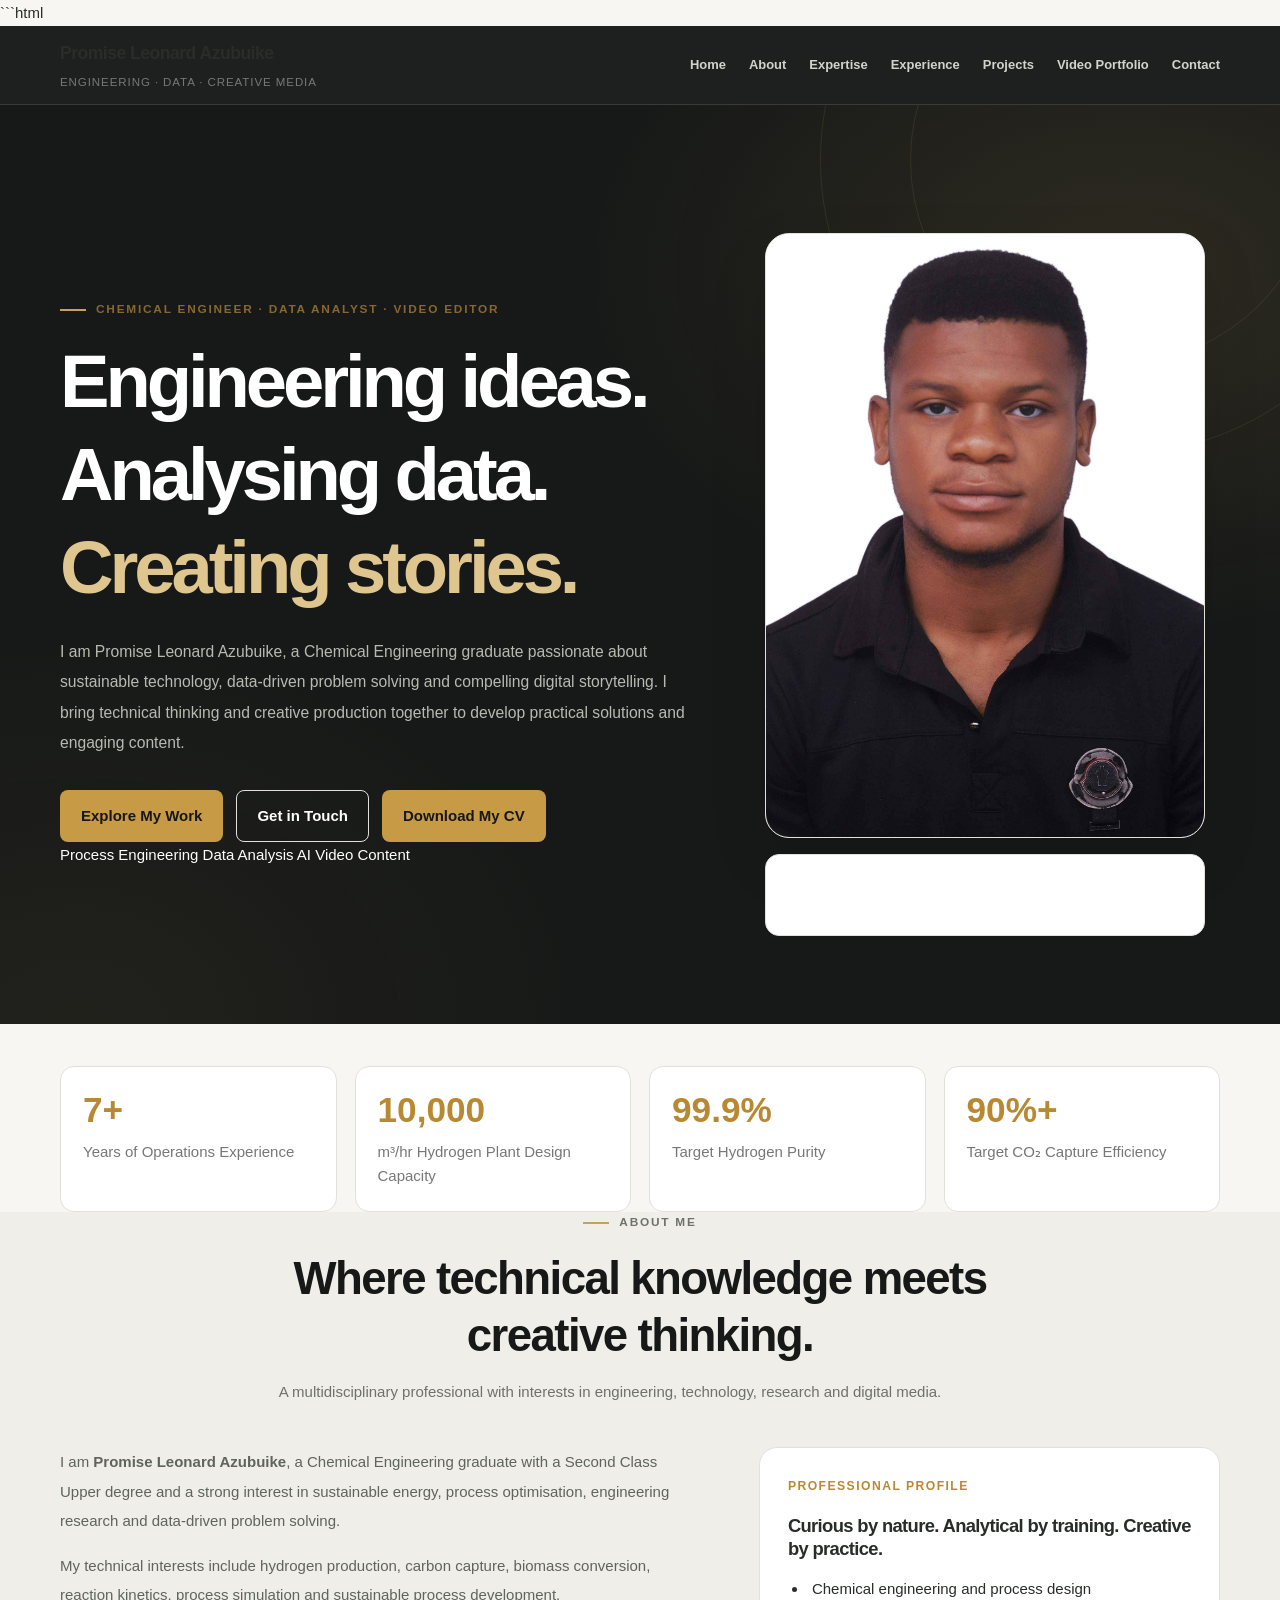
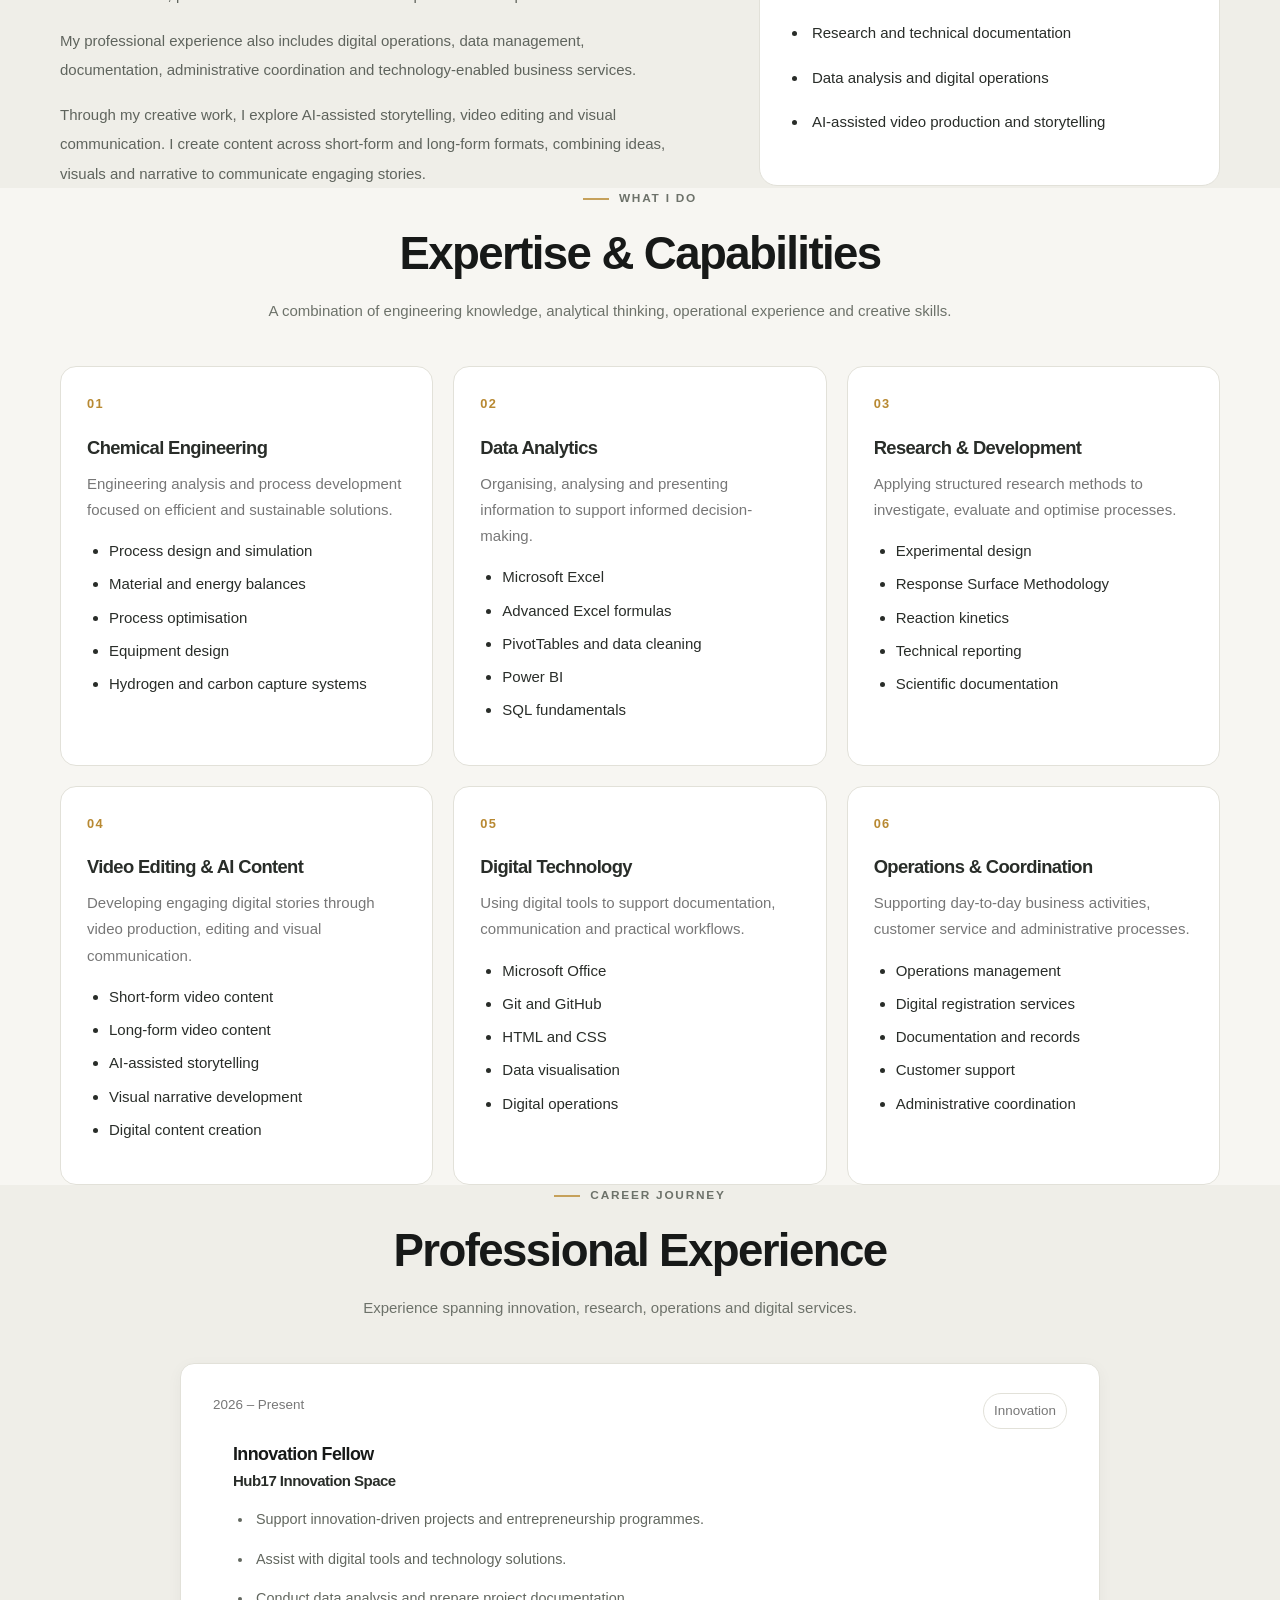
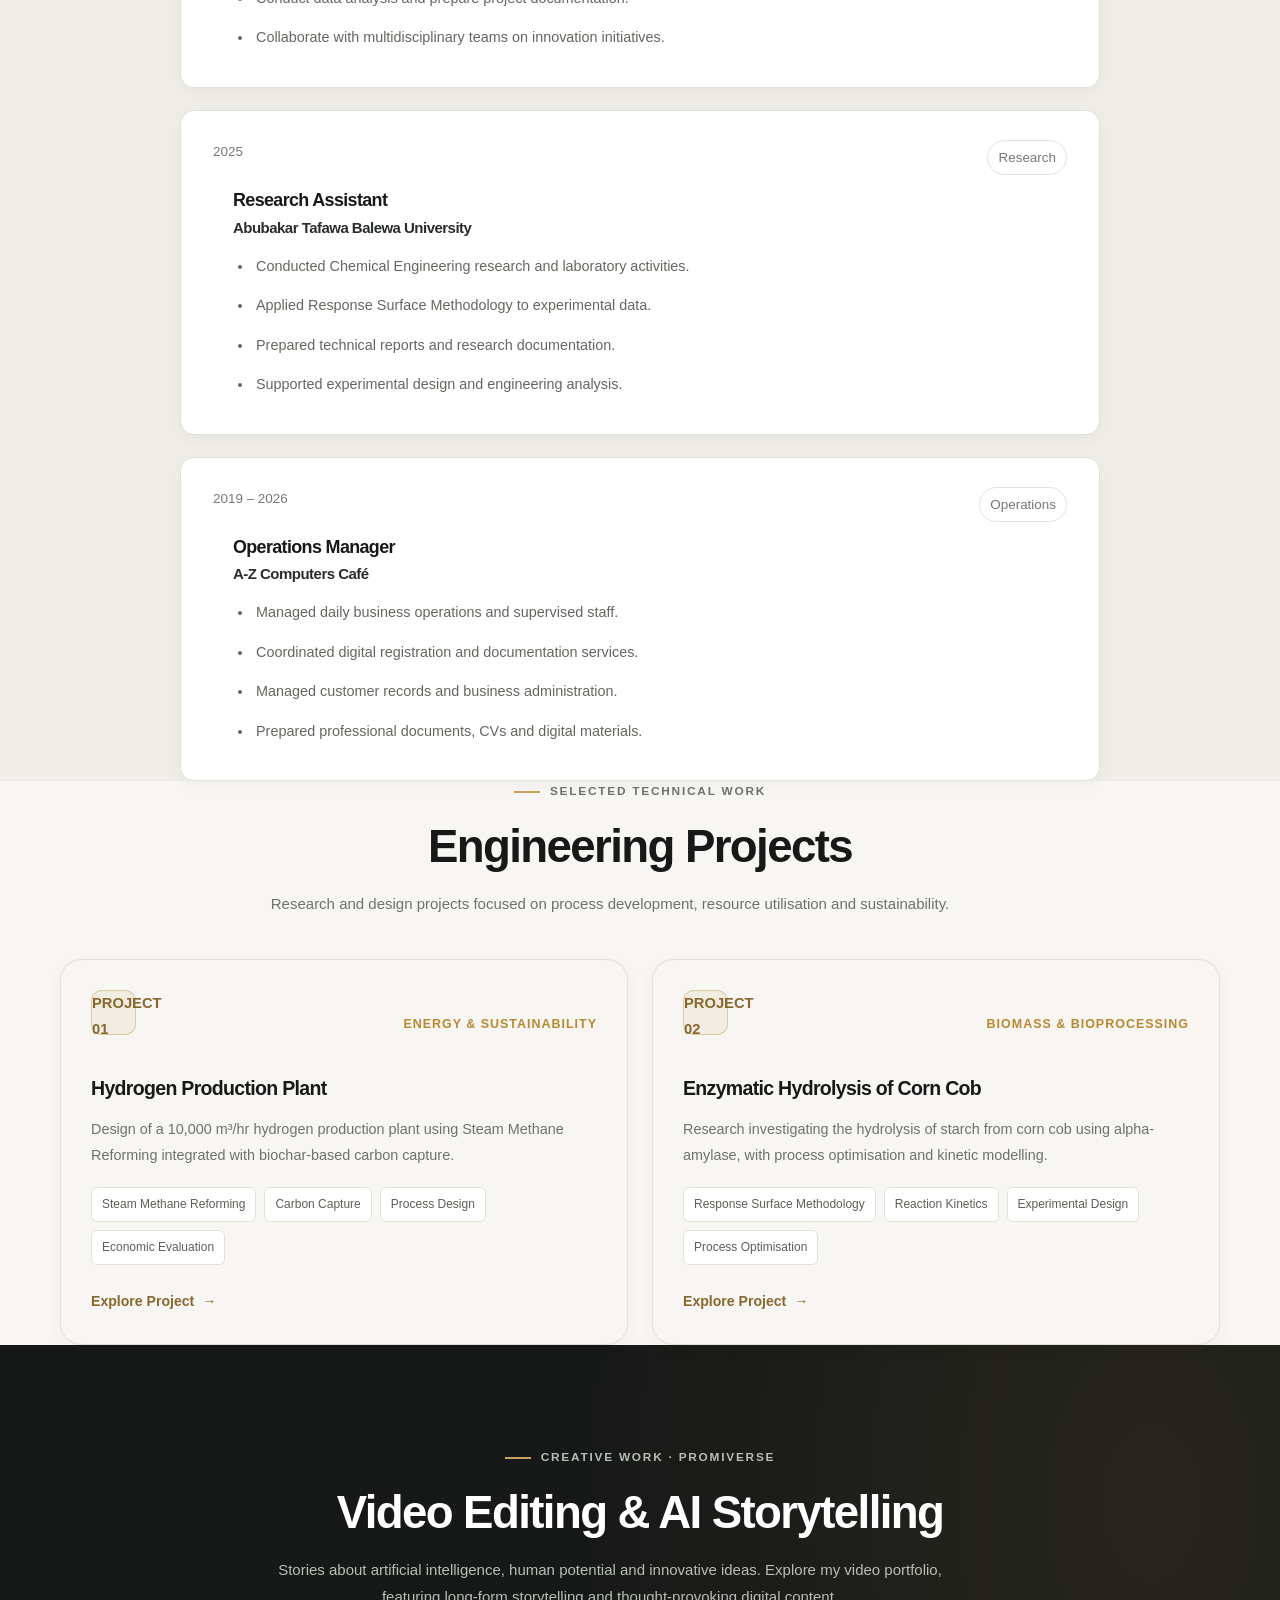
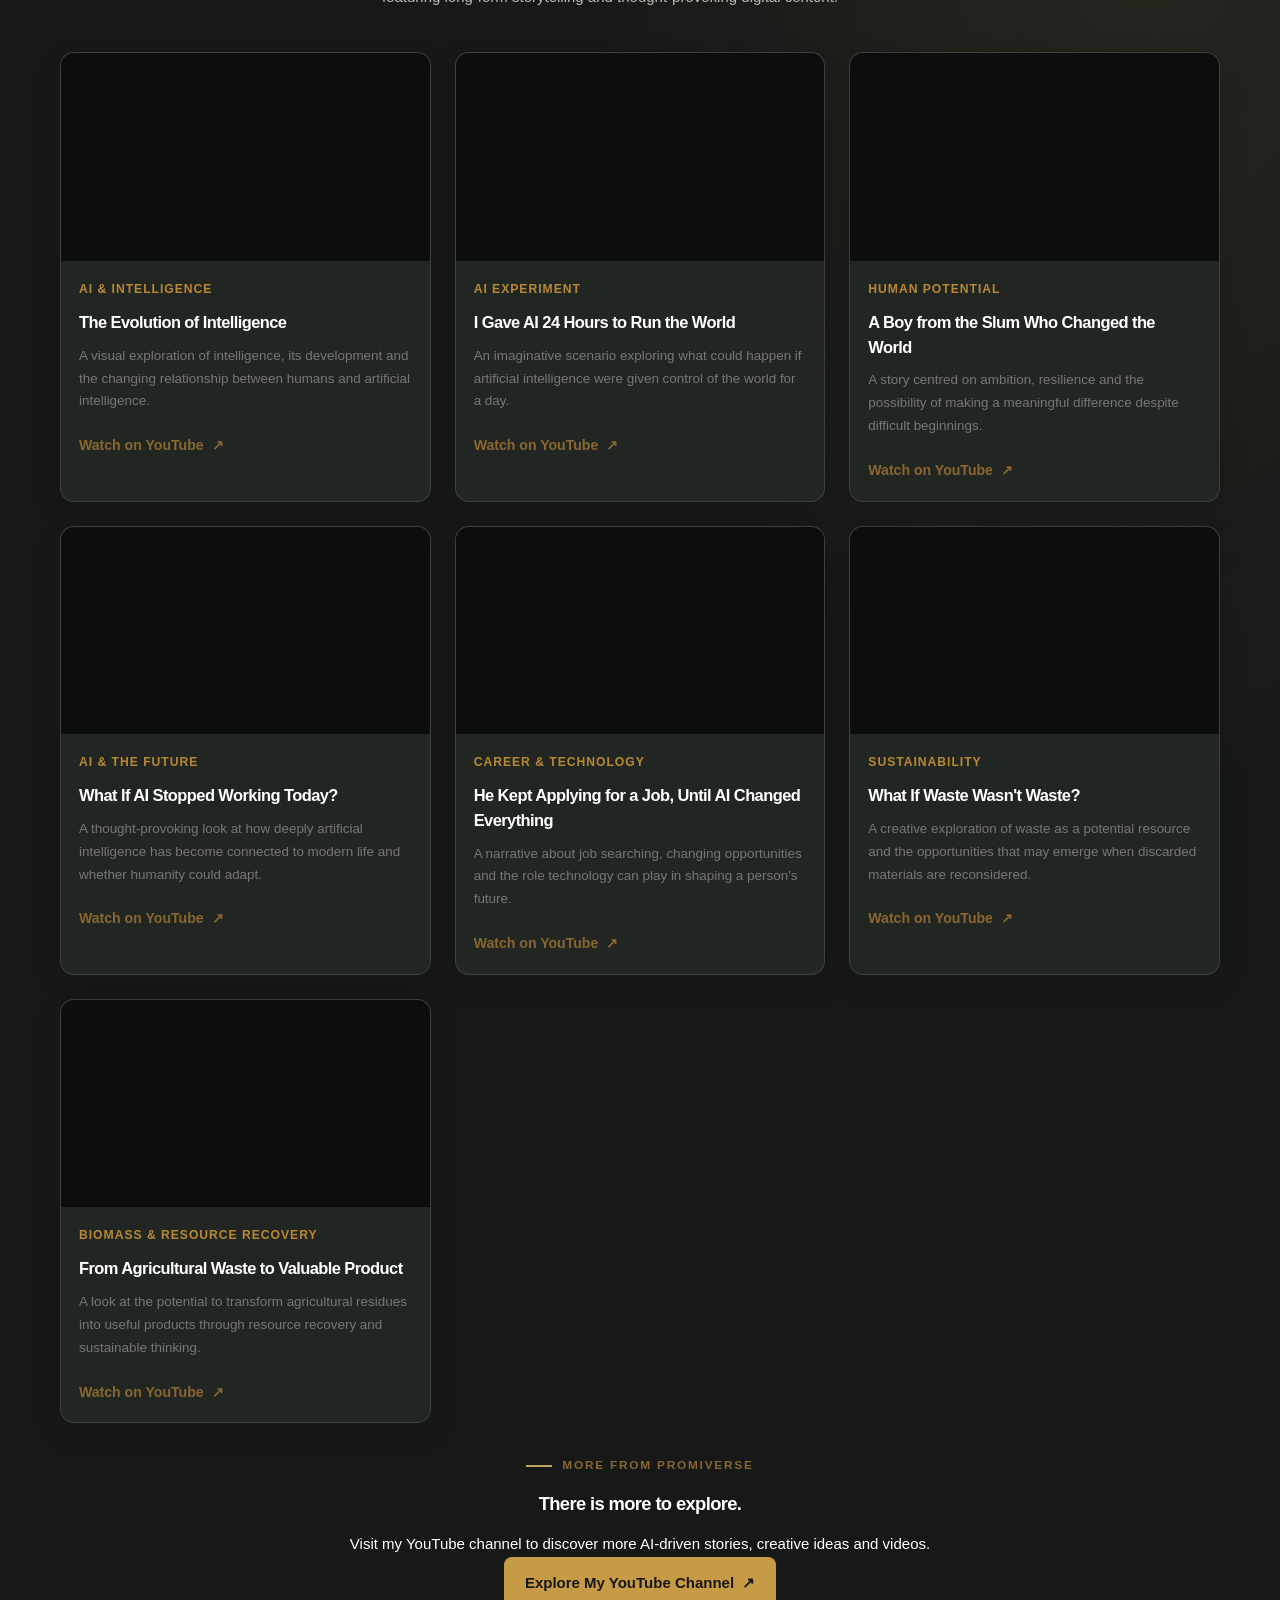
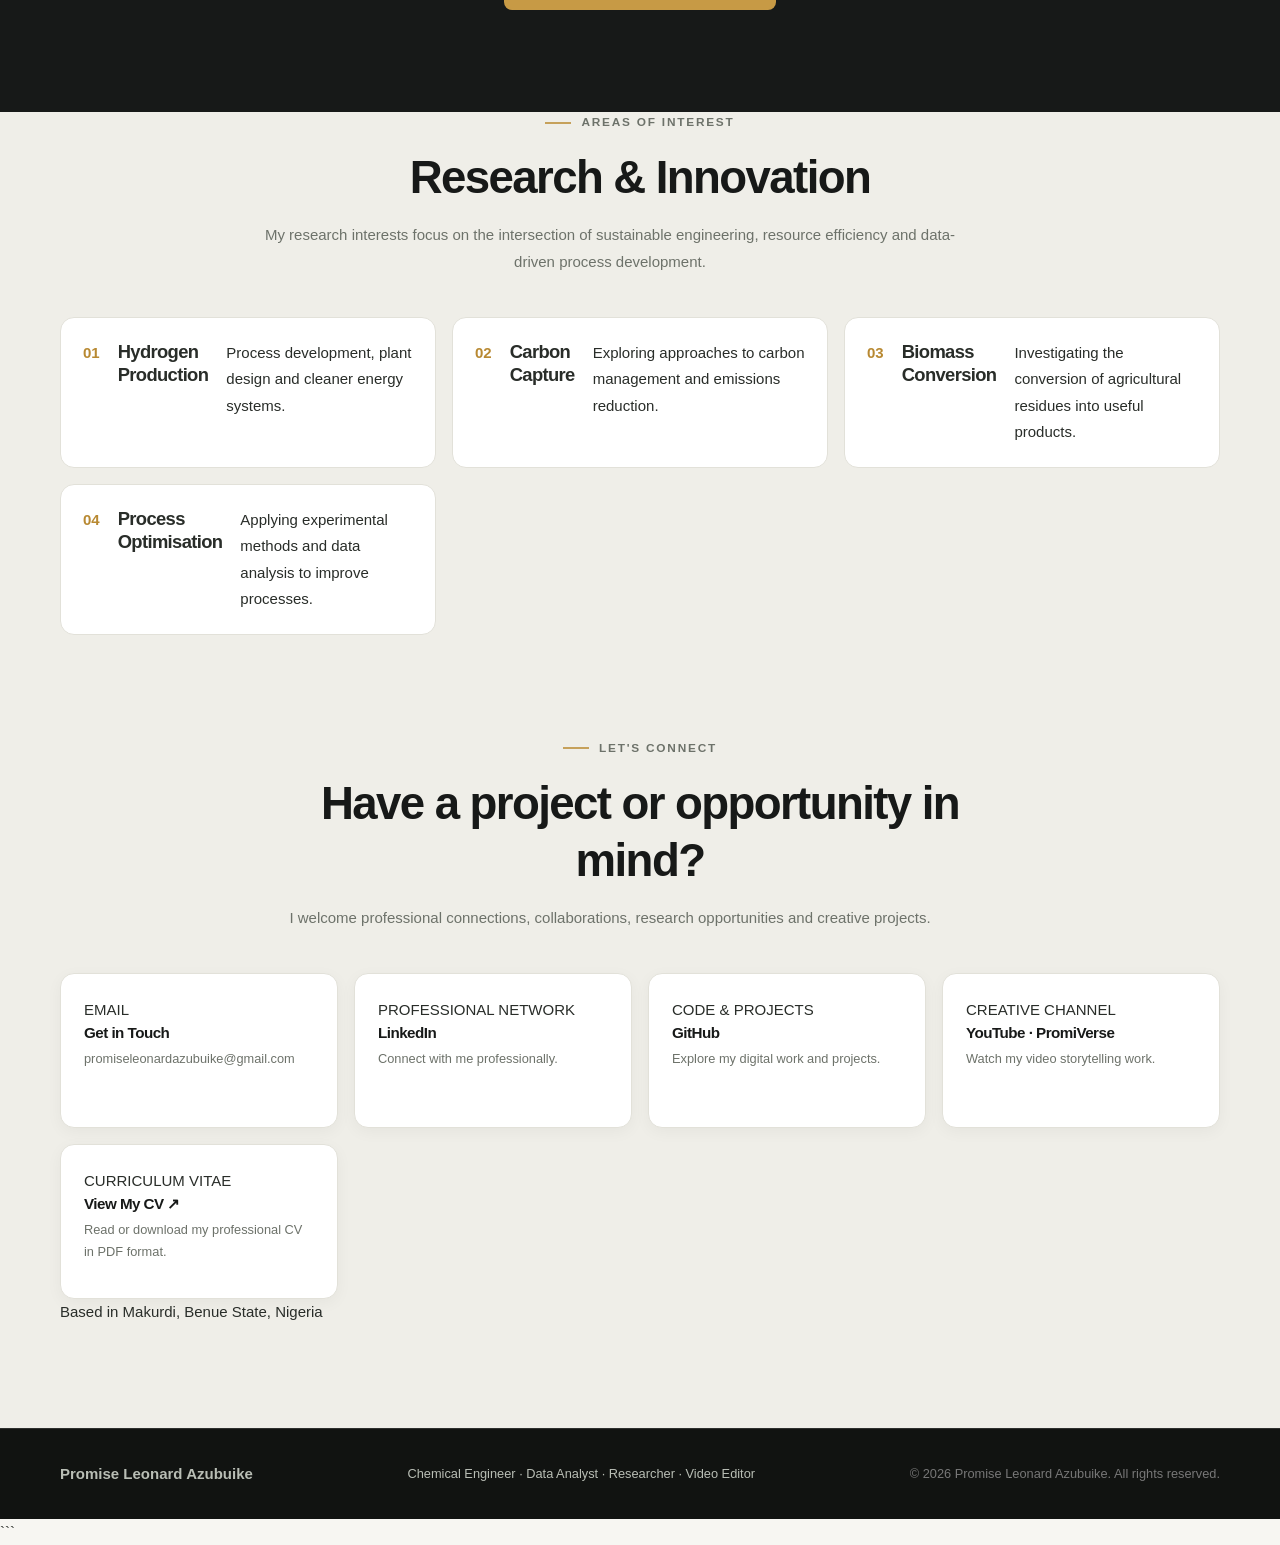
==== commit 699779c3: "Update portfolio website and add CV" ====
--- a/index.html
+++ b/index.html
@@ -1,4 +1,4 @@
-
+```html
 <!DOCTYPE html>
 <html lang="en">
 <head>
@@ -23,7 +23,7 @@
 
 <body>
 
-    <!-- ==================== HEADER & NAVIGATION ==================== -->
+    <!-- HEADER & NAVIGATION -->
 
     <header class="site-header">
         <nav class="navbar container" aria-label="Main navigation">
@@ -46,10 +46,9 @@
         </nav>
     </header>
 
-
     <main>
 
-        <!-- ==================== HERO ==================== -->
+        <!-- HERO -->
 
         <section class="hero section" id="home">
             <div class="container hero-grid">
@@ -74,15 +73,25 @@
                     </p>
 
                     <div class="hero-actions">
-                        <a class="button button-primary"
-                           href="#projects">
+
+                        <a class="button button-primary" href="#projects">
                             Explore My Work
                         </a>
 
-                        <a class="button button-secondary"
-                           href="#contact">
+                        <a class="button button-secondary" href="#contact">
                             Get in Touch
                         </a>
+
+                        <!-- DOWNLOAD CV BUTTON -->
+
+                        <a class="button button-primary"
+                           href="documents/Promise_Leonard_Azubuike_CV.pdf"
+                           target="_blank"
+                           rel="noopener noreferrer"
+                           download="Promise_Leonard_Azubuike_CV.pdf">
+                            Download My CV
+                        </a>
+
                     </div>
 
                     <div class="hero-specialisms">
@@ -113,7 +122,7 @@
         </section>
 
 
-        <!-- ==================== PROFESSIONAL HIGHLIGHTS ==================== -->
+        <!-- PROFESSIONAL HIGHLIGHTS -->
 
         <section class="highlights section" aria-label="Professional highlights">
             <div class="container highlights-grid">
@@ -142,7 +151,7 @@
         </section>
 
 
-        <!-- ==================== ABOUT ==================== -->
+        <!-- ABOUT -->
 
         <section class="section section-light" id="about">
             <div class="container">
@@ -207,7 +216,7 @@
         </section>
 
 
-        <!-- ==================== EXPERTISE & SKILLS ==================== -->
+        <!-- EXPERTISE & SKILLS -->
 
         <section class="section" id="expertise">
             <div class="container">
@@ -324,7 +333,7 @@
         </section>
 
 
-        <!-- ==================== PROFESSIONAL EXPERIENCE ==================== -->
+        <!-- PROFESSIONAL EXPERIENCE -->
 
         <section class="section section-light" id="experience">
             <div class="container">
@@ -399,7 +408,7 @@
         </section>
 
 
-        <!-- ==================== ENGINEERING PROJECTS ==================== -->
+        <!-- ENGINEERING PROJECTS -->
 
         <section class="section" id="projects">
             <div class="container">
@@ -472,7 +481,7 @@
         </section>
 
 
-        <!-- ==================== VIDEO PORTFOLIO ==================== -->
+        <!-- VIDEO PORTFOLIO -->
 
         <section class="section video-section" id="video-portfolio">
             <div class="container">
@@ -490,8 +499,6 @@
 
                 <div class="video-grid">
 
-                    <!-- VIDEO 01 -->
-
                     <article class="video-card">
                         <div class="video-frame">
                             <iframe
@@ -500,10 +507,8 @@
                                 loading="lazy"
                                 referrerpolicy="strict-origin-when-cross-origin"
                                 allow="accelerometer; autoplay; clipboard-write; encrypted-media; gyroscope; picture-in-picture; web-share"
-                                allowfullscreen>
-                            </iframe>
-                        </div>
-
+                                allowfullscreen></iframe>
+                        </div>
                         <div class="video-info">
                             <span class="video-label">AI & INTELLIGENCE</span>
                             <h3>The Evolution of Intelligence</h3>
@@ -512,17 +517,11 @@
                                 its development and the changing relationship
                                 between humans and artificial intelligence.
                             </p>
-                            <a class="text-link"
-                               href="https://youtu.be/Wzne9kCX4rE"
-                               target="_blank"
-                               rel="noopener noreferrer">
+                            <a class="text-link" href="https://youtu.be/Wzne9kCX4rE" target="_blank" rel="noopener noreferrer">
                                 Watch on YouTube <span aria-hidden="true">↗</span>
                             </a>
                         </div>
                     </article>
-
-
-                    <!-- VIDEO 02 -->
 
                     <article class="video-card">
                         <div class="video-frame">
@@ -532,10 +531,8 @@
                                 loading="lazy"
                                 referrerpolicy="strict-origin-when-cross-origin"
                                 allow="accelerometer; autoplay; clipboard-write; encrypted-media; gyroscope; picture-in-picture; web-share"
-                                allowfullscreen>
-                            </iframe>
-                        </div>
-
+                                allowfullscreen></iframe>
+                        </div>
                         <div class="video-info">
                             <span class="video-label">AI EXPERIMENT</span>
                             <h3>I Gave AI 24 Hours to Run the World</h3>
@@ -544,17 +541,11 @@
                                 could happen if artificial intelligence
                                 were given control of the world for a day.
                             </p>
-                            <a class="text-link"
-                               href="https://youtu.be/lGKV4DQWc_k"
-                               target="_blank"
-                               rel="noopener noreferrer">
+                            <a class="text-link" href="https://youtu.be/lGKV4DQWc_k" target="_blank" rel="noopener noreferrer">
                                 Watch on YouTube <span aria-hidden="true">↗</span>
                             </a>
                         </div>
                     </article>
-
-
-                    <!-- VIDEO 03 -->
 
                     <article class="video-card">
                         <div class="video-frame">
@@ -564,10 +555,8 @@
                                 loading="lazy"
                                 referrerpolicy="strict-origin-when-cross-origin"
                                 allow="accelerometer; autoplay; clipboard-write; encrypted-media; gyroscope; picture-in-picture; web-share"
-                                allowfullscreen>
-                            </iframe>
-                        </div>
-
+                                allowfullscreen></iframe>
+                        </div>
                         <div class="video-info">
                             <span class="video-label">HUMAN POTENTIAL</span>
                             <h3>A Boy from the Slum Who Changed the World</h3>
@@ -576,17 +565,11 @@
                                 and the possibility of making a meaningful
                                 difference despite difficult beginnings.
                             </p>
-                            <a class="text-link"
-                               href="https://youtu.be/bbwRe624930"
-                               target="_blank"
-                               rel="noopener noreferrer">
+                            <a class="text-link" href="https://youtu.be/bbwRe624930" target="_blank" rel="noopener noreferrer">
                                 Watch on YouTube <span aria-hidden="true">↗</span>
                             </a>
                         </div>
                     </article>
-
-
-                    <!-- VIDEO 04 -->
 
                     <article class="video-card">
                         <div class="video-frame">
@@ -596,10 +579,8 @@
                                 loading="lazy"
                                 referrerpolicy="strict-origin-when-cross-origin"
                                 allow="accelerometer; autoplay; clipboard-write; encrypted-media; gyroscope; picture-in-picture; web-share"
-                                allowfullscreen>
-                            </iframe>
-                        </div>
-
+                                allowfullscreen></iframe>
+                        </div>
                         <div class="video-info">
                             <span class="video-label">AI & THE FUTURE</span>
                             <h3>What If AI Stopped Working Today?</h3>
@@ -608,17 +589,11 @@
                                 artificial intelligence has become connected
                                 to modern life and whether humanity could adapt.
                             </p>
-                            <a class="text-link"
-                               href="https://youtu.be/3LmglnoCUXc"
-                               target="_blank"
-                               rel="noopener noreferrer">
+                            <a class="text-link" href="https://youtu.be/3LmglnoCUXc" target="_blank" rel="noopener noreferrer">
                                 Watch on YouTube <span aria-hidden="true">↗</span>
                             </a>
                         </div>
                     </article>
-
-
-                    <!-- VIDEO 05 -->
 
                     <article class="video-card">
                         <div class="video-frame">
@@ -628,10 +603,8 @@
                                 loading="lazy"
                                 referrerpolicy="strict-origin-when-cross-origin"
                                 allow="accelerometer; autoplay; clipboard-write; encrypted-media; gyroscope; picture-in-picture; web-share"
-                                allowfullscreen>
-                            </iframe>
-                        </div>
-
+                                allowfullscreen></iframe>
+                        </div>
                         <div class="video-info">
                             <span class="video-label">CAREER & TECHNOLOGY</span>
                             <h3>He Kept Applying for a Job, Until AI Changed Everything</h3>
@@ -640,17 +613,11 @@
                                 opportunities and the role technology can
                                 play in shaping a person's future.
                             </p>
-                            <a class="text-link"
-                               href="https://youtu.be/hhMdREQ0-WQ"
-                               target="_blank"
-                               rel="noopener noreferrer">
+                            <a class="text-link" href="https://youtu.be/hhMdREQ0-WQ" target="_blank" rel="noopener noreferrer">
                                 Watch on YouTube <span aria-hidden="true">↗</span>
                             </a>
                         </div>
                     </article>
-
-
-                    <!-- VIDEO 06 -->
 
                     <article class="video-card">
                         <div class="video-frame">
@@ -660,10 +627,8 @@
                                 loading="lazy"
                                 referrerpolicy="strict-origin-when-cross-origin"
                                 allow="accelerometer; autoplay; clipboard-write; encrypted-media; gyroscope; picture-in-picture; web-share"
-                                allowfullscreen>
-                            </iframe>
-                        </div>
-
+                                allowfullscreen></iframe>
+                        </div>
                         <div class="video-info">
                             <span class="video-label">SUSTAINABILITY</span>
                             <h3>What If Waste Wasn't Waste?</h3>
@@ -672,17 +637,11 @@
                                 resource and the opportunities that may emerge
                                 when discarded materials are reconsidered.
                             </p>
-                            <a class="text-link"
-                               href="https://youtu.be/jcwz5dqKAh0"
-                               target="_blank"
-                               rel="noopener noreferrer">
+                            <a class="text-link" href="https://youtu.be/jcwz5dqKAh0" target="_blank" rel="noopener noreferrer">
                                 Watch on YouTube <span aria-hidden="true">↗</span>
                             </a>
                         </div>
                     </article>
-
-
-                    <!-- VIDEO 07 -->
 
                     <article class="video-card">
                         <div class="video-frame">
@@ -692,10 +651,8 @@
                                 loading="lazy"
                                 referrerpolicy="strict-origin-when-cross-origin"
                                 allow="accelerometer; autoplay; clipboard-write; encrypted-media; gyroscope; picture-in-picture; web-share"
-                                allowfullscreen>
-                            </iframe>
-                        </div>
-
+                                allowfullscreen></iframe>
+                        </div>
                         <div class="video-info">
                             <span class="video-label">BIOMASS & RESOURCE RECOVERY</span>
                             <h3>From Agricultural Waste to Valuable Product</h3>
@@ -704,10 +661,7 @@
                                 residues into useful products through resource
                                 recovery and sustainable thinking.
                             </p>
-                            <a class="text-link"
-                               href="https://youtu.be/GgVoK61TYCE"
-                               target="_blank"
-                               rel="noopener noreferrer">
+                            <a class="text-link" href="https://youtu.be/GgVoK61TYCE" target="_blank" rel="noopener noreferrer">
                                 Watch on YouTube <span aria-hidden="true">↗</span>
                             </a>
                         </div>
@@ -715,8 +669,7 @@
 
                 </div>
 
-
-                <!-- YOUTUBE CHANNEL CALL TO ACTION -->
+                <!-- YOUTUBE CHANNEL LINK -->
 
                 <div class="channel-cta">
                     <div>
@@ -732,8 +685,7 @@
                        href="https://www.youtube.com/@PromiVerse-e7t"
                        target="_blank"
                        rel="noopener noreferrer">
-                        Explore My YouTube Channel
-                        <span aria-hidden="true">↗</span>
+                        Explore My YouTube Channel <span aria-hidden="true">↗</span>
                     </a>
                 </div>
 
@@ -741,7 +693,7 @@
         </section>
 
 
-        <!-- ==================== RESEARCH INTERESTS ==================== -->
+        <!-- RESEARCH INTERESTS -->
 
         <section class="section section-light" id="research">
             <div class="container">
@@ -757,6 +709,7 @@
                 </div>
 
                 <div class="research-grid">
+
                     <article class="research-item">
                         <span class="research-number">01</span>
                         <h3>Hydrogen Production</h3>
@@ -780,13 +733,13 @@
                         <h3>Process Optimisation</h3>
                         <p>Applying experimental methods and data analysis to improve processes.</p>
                     </article>
-                </div>
-
+
+                </div>
             </div>
         </section>
 
 
-        <!-- ==================== CONTACT ==================== -->
+        <!-- CONTACT -->
 
         <section class="section contact-section" id="contact">
             <div class="container">
@@ -836,6 +789,17 @@
                         <p>Watch my video storytelling work.</p>
                     </a>
 
+                    <!-- CV CARD -->
+
+                    <a class="contact-card"
+                       href="documents/Promise_Leonard_Azubuike_CV.pdf"
+                       target="_blank"
+                       rel="noopener noreferrer">
+                        <span class="contact-label">CURRICULUM VITAE</span>
+                        <h3>View My CV ↗</h3>
+                        <p>Read or download my professional CV in PDF format.</p>
+                    </a>
+
                 </div>
 
                 <p class="contact-location">
@@ -848,7 +812,7 @@
     </main>
 
 
-    <!-- ==================== FOOTER ==================== -->
+    <!-- FOOTER -->
 
     <footer class="site-footer">
         <div class="container footer-content">
@@ -870,7 +834,8 @@
     </footer>
 
 
-    <!-- Update the displayed copyright year automatically. -->
+    <!-- AUTOMATIC COPYRIGHT YEAR -->
+
     <script>
         document.getElementById("current-year").textContent =
             new Date().getFullYear();
@@ -878,3 +843,4 @@
 
 </body>
 </html>
+```
--- a/css/style.css
+++ b/css/style.css
@@ -1869,3 +1869,957 @@
         transition-duration: .01ms !important;
     }
 }
+```css
+/* =========================================================
+   AGROCYCLE? NO — PERSONAL PROFESSIONAL PORTFOLIO
+   HTML COMPATIBILITY + LAYOUT IMPROVEMENTS
+   ========================================================= */
+
+/* 1. GLOBAL SECTION STYLES */
+
+.section {
+    padding: 90px 0;
+    scroll-margin-top: 90px;
+}
+
+.section-light {
+    background: var(--surface-soft, #f7f6f2);
+}
+
+.section-heading {
+    max-width: 760px;
+    margin: 0 auto 42px;
+    text-align: center;
+}
+
+.section-heading h2 {
+    margin-bottom: 14px;
+}
+
+.section-heading p {
+    line-height: 1.8;
+}
+
+/* 2. BRAND AND NAVIGATION */
+
+.brand {
+    display: inline-flex;
+    flex-direction: column;
+    gap: 3px;
+    color: inherit;
+    text-decoration: none;
+}
+
+.brand-name {
+    font-size: 1.1rem;
+    font-weight: 800;
+    letter-spacing: -0.03em;
+}
+
+.brand-caption {
+    font-size: 0.72rem;
+    color: var(--text-muted, #777);
+    letter-spacing: 0.08em;
+    text-transform: uppercase;
+}
+
+/* 3. HERO SECTION */
+
+.hero-grid {
+    display: grid;
+    grid-template-columns: minmax(0, 1.15fr) minmax(280px, 0.85fr);
+    align-items: center;
+    gap: 56px;
+}
+
+.hero-content {
+    min-width: 0;
+}
+
+.hero-visual {
+    position: relative;
+    max-width: 440px;
+    width: 100%;
+    justify-self: center;
+}
+
+.profile-frame {
+    overflow: hidden;
+    border-radius: 24px;
+    border: 1px solid var(--border, #dedbd2);
+    background: var(--surface, #fff);
+    box-shadow: 0 24px 60px rgba(0, 0, 0, 0.10);
+}
+
+.profile-frame img,
+.profile-image {
+    display: block;
+    width: 100%;
+    height: auto;
+    object-fit: cover;
+}
+
+.profile-note {
+    margin-top: 16px;
+    padding: 16px 18px;
+    border: 1px solid var(--border, #dedbd2);
+    border-radius: 14px;
+    background: var(--surface, #fff);
+    font-size: 0.9rem;
+    line-height: 1.7;
+}
+
+/* 4. BUTTONS */
+
+.button {
+    display: inline-flex;
+    justify-content: center;
+    align-items: center;
+    gap: 8px;
+    min-height: 46px;
+    padding: 12px 20px;
+    border: 1px solid transparent;
+    border-radius: 8px;
+    font: inherit;
+    font-weight: 700;
+    text-align: center;
+    text-decoration: none;
+    cursor: pointer;
+    transition: transform 0.2s ease, background 0.2s ease,
+        border-color 0.2s ease;
+}
+
+.button:hover {
+    transform: translateY(-2px);
+}
+
+.button-primary {
+    background: var(--accent, #c79a45);
+    color: #171717;
+}
+
+.button-primary:hover {
+    background: var(--accent-hover, #d8ae5c);
+}
+
+.button-secondary {
+    background: transparent;
+    color: inherit;
+    border-color: var(--border, #d6d3ca);
+}
+
+.button-secondary:hover {
+    border-color: var(--accent, #c79a45);
+}
+
+/* 5. PROFESSIONAL HIGHLIGHTS */
+
+.highlights-grid {
+    display: grid;
+    grid-template-columns: repeat(4, minmax(0, 1fr));
+    gap: 18px;
+    margin-top: 42px;
+}
+
+.highlight-item {
+    padding: 22px;
+    border: 1px solid var(--border, #e1ded6);
+    border-radius: 14px;
+    background: var(--surface, #fff);
+}
+
+.highlight-number {
+    display: block;
+    margin-bottom: 8px;
+    font-size: clamp(1.5rem, 3vw, 2.2rem);
+    font-weight: 800;
+    line-height: 1.2;
+    color: var(--accent, #b88932);
+}
+
+.highlight-item p {
+    margin: 0;
+    line-height: 1.65;
+    color: var(--text-muted, #777);
+}
+
+/* 6. ABOUT SECTION */
+
+.about-panel {
+    padding: 28px;
+    border: 1px solid var(--border, #e1ded6);
+    border-radius: 18px;
+    background: var(--surface, #fff);
+}
+
+.panel-label {
+    margin-bottom: 16px;
+    font-size: 0.76rem;
+    font-weight: 800;
+    letter-spacing: 0.12em;
+    text-transform: uppercase;
+    color: var(--accent, #b88932);
+}
+
+.check-list {
+    display: grid;
+    gap: 12px;
+    padding-left: 20px;
+}
+
+.check-list li {
+    padding-left: 4px;
+    line-height: 1.7;
+}
+
+/* 7. EXPERTISE CARDS */
+
+.expertise-grid {
+    display: grid;
+    grid-template-columns: repeat(3, minmax(0, 1fr));
+    gap: 20px;
+}
+
+.expertise-card {
+    height: 100%;
+    padding: 26px;
+    border: 1px solid var(--border, #e1ded6);
+    border-radius: 16px;
+    background: var(--surface, #fff);
+    transition: transform 0.2s ease, box-shadow 0.2s ease;
+}
+
+.expertise-card:hover {
+    transform: translateY(-4px);
+    box-shadow: 0 14px 34px rgba(0, 0, 0, 0.07);
+}
+
+.card-index {
+    display: inline-block;
+    margin-bottom: 20px;
+    font-size: 0.8rem;
+    font-weight: 800;
+    letter-spacing: 0.1em;
+    color: var(--accent, #b88932);
+}
+
+.expertise-card h3 {
+    margin-bottom: 12px;
+}
+
+.expertise-card p {
+    margin-bottom: 0;
+    line-height: 1.75;
+    color: var(--text-muted, #777);
+}
+
+/* 8. EXPERIENCE */
+
+.experience-list {
+    display: grid;
+    gap: 22px;
+    max-width: 920px;
+    margin: 0 auto;
+}
+
+.experience-item {
+    padding: 26px;
+    border: 1px solid var(--border, #e1ded6);
+    border-radius: 16px;
+    background: var(--surface, #fff);
+}
+
+.experience-meta {
+    display: flex;
+    flex-wrap: wrap;
+    justify-content: space-between;
+    align-items: flex-start;
+    gap: 12px;
+    margin-bottom: 14px;
+}
+
+.experience-period,
+.experience-type {
+    font-size: 0.84rem;
+    color: var(--text-muted, #777);
+}
+
+.experience-type {
+    padding: 5px 10px;
+    border: 1px solid var(--border, #dedbd2);
+    border-radius: 999px;
+}
+
+.experience-details {
+    padding-left: 20px;
+}
+
+.experience-details li {
+    margin-bottom: 8px;
+    line-height: 1.7;
+}
+
+/* 9. ENGINEERING PROJECTS */
+
+.project-topline {
+    display: flex;
+    flex-wrap: wrap;
+    align-items: center;
+    justify-content: space-between;
+    gap: 10px;
+    margin-bottom: 16px;
+}
+
+.project-domain {
+    font-size: 0.78rem;
+    font-weight: 800;
+    letter-spacing: 0.08em;
+    text-transform: uppercase;
+    color: var(--accent, #b88932);
+}
+
+.project-tags {
+    display: flex;
+    flex-wrap: wrap;
+    gap: 8px;
+    margin-top: 18px;
+}
+
+.project-tags span {
+    display: inline-block;
+    padding: 6px 10px;
+    border: 1px solid var(--border, #dedbd2);
+    border-radius: 999px;
+    font-size: 0.78rem;
+}
+
+/* 10. VIDEO PORTFOLIO */
+
+.video-info {
+    padding: 18px;
+}
+
+.video-label {
+    display: inline-block;
+    margin-bottom: 10px;
+    font-size: 0.76rem;
+    font-weight: 800;
+    letter-spacing: 0.08em;
+    text-transform: uppercase;
+    color: var(--accent, #b88932);
+}
+
+.video-info h3 {
+    margin-bottom: 10px;
+}
+
+.video-info p {
+    line-height: 1.7;
+    color: var(--text-muted, #777);
+}
+
+.channel-cta {
+    margin-top: 34px;
+    text-align: center;
+}
+
+/* Make embedded videos responsive */
+
+.video-card iframe,
+.video-embed iframe,
+iframe {
+    max-width: 100%;
+}
+
+.video-card iframe,
+.video-embed iframe {
+    display: block;
+    width: 100%;
+    aspect-ratio: 16 / 9;
+    height: auto;
+    border: 0;
+}
+
+/* 11. RESEARCH INTERESTS */
+
+.research-item {
+    display: flex;
+    align-items: flex-start;
+    gap: 18px;
+    padding: 22px;
+    border: 1px solid var(--border, #e1ded6);
+    border-radius: 14px;
+    background: var(--surface, #fff);
+}
+
+.research-number {
+    flex: 0 0 auto;
+    font-weight: 800;
+    color: var(--accent, #b88932);
+}
+
+/* 12. CONTACT AND FOOTER */
+
+.contact-section {
+    scroll-margin-top: 90px;
+}
+
+.footer-brand {
+    font-weight: 800;
+    color: inherit;
+}
+
+.copyright {
+    font-size: 0.85rem;
+    line-height: 1.7;
+    color: var(--text-muted, #777);
+}
+
+/* 13. GENERAL POLISH */
+
+img {
+    max-width: 100%;
+}
+
+a {
+    transition: color 0.2s ease;
+}
+
+button,
+input,
+textarea,
+select {
+    font: inherit;
+}
+
+:focus-visible {
+    outline: 3px solid var(--accent, #c79a45);
+    outline-offset: 4px;
+}
+
+/* 14. TABLET LAYOUT */
+
+@media (max-width: 900px) {
+    .hero-grid {
+        grid-template-columns: 1fr;
+        gap: 36px;
+    }
+
+    .hero-visual {
+        max-width: 360px;
+    }
+
+    .highlights-grid {
+        grid-template-columns: repeat(2, minmax(0, 1fr));
+    }
+
+    .expertise-grid {
+        grid-template-columns: repeat(2, minmax(0, 1fr));
+    }
+
+    .section {
+        padding: 72px 0;
+    }
+}
+
+/* 15. MOBILE LAYOUT */
+
+@media (max-width: 600px) {
+    .section {
+        padding: 56px 0;
+    }
+
+    .highlights-grid,
+    .expertise-grid {
+        grid-template-columns: 1fr;
+    }
+
+    .about-panel,
+    .expertise-card,
+    .experience-item {
+        padding: 20px;
+    }
+
+    .experience-meta {
+        flex-direction: column;
+    }
+
+    .project-topline {
+        align-items: flex-start;
+        flex-direction: column;
+    }
+
+    .button {
+        width: 100%;
+    }
+
+    .hero-visual {
+        max-width: 100%;
+    }
+
+    .section-heading {
+        margin-bottom: 30px;
+        text-align: left;
+    }
+
+    .research-item {
+        gap: 12px;
+        padding: 18px;
+    }
+}
+
+/* 16. ACCESSIBILITY: REDUCED MOTION */
+
+@media (prefers-reduced-motion: reduce) {
+    *,
+    *::before,
+    *::after {
+        scroll-behavior: auto !important;
+        animation-duration: 0.01ms !important;
+        animation-iteration-count: 1 !important;
+        transition-duration: 0.01ms !important;
+    }
+}
+```
+/* =====================================================
+   ENGINEERING PROJECT PAGES
+   Hydrogen Plant + Enzymatic Hydrolysis
+   ===================================================== */
+
+.project-page {
+    --project-bg: #f7f6f2;
+    --project-card: #ffffff;
+    --project-text: #252722;
+    --project-muted: #62665f;
+    --project-accent: #c49a48;
+    --project-border: #e4e1d9;
+
+    margin: 0;
+    background: var(--project-bg);
+    color: var(--project-text);
+    font-family: "DM Sans", "Segoe UI", Arial, sans-serif;
+    line-height: 1.7;
+}
+
+.project-page *,
+.project-page *::before,
+.project-page *::after {
+    box-sizing: border-box;
+}
+
+.project-page img {
+    display: block;
+    max-width: 100%;
+    height: auto;
+}
+
+/* NAVIGATION */
+
+.project-page nav {
+    position: relative;
+    z-index: 10;
+    display: flex;
+    align-items: center;
+    justify-content: space-between;
+    gap: 24px;
+    width: 100%;
+    padding: 18px max(5%, calc((100% - 1180px) / 2));
+    background: #ffffff;
+    border-bottom: 1px solid var(--project-border);
+}
+
+.project-page nav .logo {
+    flex-shrink: 0;
+}
+
+.project-page nav .logo h2 {
+    margin: 0;
+    font-size: 1rem;
+    line-height: 1.4;
+}
+
+.project-page nav .logo span {
+    display: block;
+    margin-top: 3px;
+    color: var(--project-muted);
+    font-size: 0.8rem;
+}
+
+.project-page nav ul {
+    display: flex;
+    flex-wrap: wrap;
+    align-items: center;
+    justify-content: flex-end;
+    gap: 24px;
+    margin: 0;
+    padding: 0;
+    list-style: none;
+}
+
+.project-page nav ul a {
+    color: var(--project-text);
+    font-size: 0.9rem;
+    font-weight: 600;
+    text-decoration: none;
+}
+
+.project-page nav ul a:hover {
+    color: #9a7024;
+}
+
+/* PROJECT HERO */
+
+.project-page .project-hero {
+    padding: 88px 24px 82px;
+    background: #222720;
+    color: #ffffff;
+}
+
+.project-page .project-hero-content {
+    width: 100%;
+    max-width: 1000px;
+    margin: 0 auto;
+}
+
+.project-page .hero-tag {
+    margin: 0 0 18px;
+    color: #e3bd70;
+    font-size: 0.78rem;
+    font-weight: 800;
+    letter-spacing: 0.16em;
+}
+
+.project-page .project-hero h1 {
+    max-width: 900px;
+    margin: 0 0 24px;
+    font-size: clamp(2.2rem, 5vw, 4rem);
+    font-weight: 800;
+    line-height: 1.12;
+    letter-spacing: -0.04em;
+}
+
+.project-page .project-subtitle {
+    max-width: 800px;
+    margin: 0;
+    color: #e1e4dc;
+    font-size: 1.05rem;
+    line-height: 1.9;
+}
+
+/* ACTION BUTTONS */
+
+.project-page .hero-buttons {
+    display: flex;
+    flex-wrap: wrap;
+    align-items: center;
+    gap: 12px;
+    margin-top: 30px;
+}
+
+.project-page .btn {
+    display: inline-flex;
+    align-items: center;
+    justify-content: center;
+    min-height: 46px;
+    padding: 11px 18px;
+    border: 1px solid #c49a48;
+    border-radius: 7px;
+    background: #c49a48;
+    color: #20221d;
+    font-size: 0.9rem;
+    font-weight: 700;
+    line-height: 1.5;
+    text-align: center;
+    text-decoration: none;
+    transition: background 0.2s ease, transform 0.2s ease;
+}
+
+.project-page .btn:hover {
+    transform: translateY(-2px);
+    background: #dfbd78;
+}
+
+.project-page .btn:focus-visible {
+    outline: 3px solid #e3bd70;
+    outline-offset: 4px;
+}
+
+/* SECTION LAYOUT */
+
+.project-page main {
+    width: 100%;
+}
+
+.project-page section:not(.project-hero) {
+    width: min(100% - 48px, 1100px);
+    margin: 0 auto;
+    padding: 62px 0;
+    scroll-margin-top: 24px;
+}
+
+.project-page section:not(.project-hero) + section:not(.project-hero) {
+    border-top: 1px solid var(--project-border);
+}
+
+.project-page section:not(.project-hero) > h2 {
+    margin: 0 0 28px;
+    color: var(--project-text);
+    font-size: clamp(1.55rem, 3vw, 2.2rem);
+    font-weight: 800;
+    line-height: 1.3;
+    letter-spacing: -0.025em;
+}
+
+/* TEXT CONTAINERS */
+
+.project-page .about-container {
+    width: 100%;
+}
+
+.project-page .about-text {
+    max-width: 900px;
+}
+
+.project-page .about-text p {
+    margin: 0 0 18px;
+    color: var(--project-muted);
+    line-height: 1.9;
+}
+
+.project-page .about-text p:last-child {
+    margin-bottom: 0;
+}
+
+.project-page .about-text strong {
+    color: var(--project-text);
+}
+
+/* SKILL AND OBJECTIVE CARDS */
+
+.project-page .skills-container {
+    display: grid;
+    grid-template-columns: repeat(2, minmax(0, 1fr));
+    gap: 20px;
+}
+
+.project-page .skill-card {
+    min-width: 0;
+    padding: 25px;
+    border: 1px solid var(--project-border);
+    border-radius: 12px;
+    background: var(--project-card);
+    box-shadow: 0 4px 15px rgba(0, 0, 0, 0.025);
+    transition: transform 0.2s ease, box-shadow 0.2s ease;
+}
+
+.project-page .skill-card:hover {
+    transform: translateY(-3px);
+    box-shadow: 0 10px 24px rgba(0, 0, 0, 0.06);
+}
+
+.project-page .skill-card h3 {
+    margin: 0 0 12px;
+    font-size: 1.08rem;
+    line-height: 1.5;
+}
+
+.project-page .skill-card p {
+    margin: 0;
+    color: var(--project-muted);
+    line-height: 1.8;
+}
+
+/* RESULTS TABLES */
+
+.project-page .project-table {
+    width: 100%;
+    margin: 24px 0;
+    overflow-x: auto;
+    border: 1px solid var(--project-border);
+    border-radius: 10px;
+    background: var(--project-card);
+    -webkit-overflow-scrolling: touch;
+}
+
+.project-page .project-table table {
+    width: 100%;
+    min-width: 420px;
+    border-collapse: collapse;
+    text-align: left;
+}
+
+.project-page .project-table th,
+.project-page .project-table td {
+    padding: 15px 18px;
+    border-bottom: 1px solid var(--project-border);
+    vertical-align: top;
+    overflow-wrap: anywhere;
+}
+
+.project-page .project-table th {
+    background: #ece9e0;
+    color: #252722;
+    font-size: 0.88rem;
+    font-weight: 800;
+}
+
+.project-page .project-table td {
+    color: var(--project-muted);
+    font-size: 0.92rem;
+}
+
+.project-page .project-table tbody tr:last-child td,
+.project-page .project-table tr:last-child td {
+    border-bottom: none;
+}
+
+.project-page .project-table tr:hover td {
+    background: #fbfaf7;
+}
+
+/* LISTS */
+
+.project-page .project-list {
+    display: grid;
+    gap: 10px;
+    margin: 20px 0 24px;
+    padding-left: 24px;
+}
+
+.project-page .project-list li {
+    padding-left: 5px;
+    color: var(--project-muted);
+    line-height: 1.8;
+}
+
+.project-page .project-list li::marker {
+    color: var(--project-accent);
+}
+
+/* PROJECT DIAGRAM AND IMAGE */
+
+.project-page .project-card {
+    overflow: hidden;
+    padding: 20px;
+    border: 1px solid var(--project-border);
+    border-radius: 12px;
+    background: var(--project-card);
+}
+
+.project-page .project-image {
+    width: 100%;
+    max-height: 650px;
+    object-fit: contain;
+    object-position: center;
+    border-radius: 6px;
+    background: #ffffff;
+}
+
+.project-page .image-caption {
+    margin: 16px 0 0;
+    color: var(--project-muted);
+    font-size: 0.88rem;
+    line-height: 1.7;
+}
+
+/* FOOTER */
+
+.project-page footer {
+    margin-top: 30px;
+    padding: 30px 24px;
+    border-top: 1px solid var(--project-border);
+    background: #222720;
+    color: #ffffff;
+    text-align: center;
+}
+
+.project-page footer p {
+    margin: 5px 0;
+    font-size: 0.88rem;
+    line-height: 1.7;
+    color: #e1e4dc;
+}
+
+/* TABLET */
+
+@media (max-width: 760px) {
+    .project-page nav {
+        align-items: flex-start;
+        flex-direction: column;
+        gap: 16px;
+        padding: 18px 24px;
+    }
+
+    .project-page nav ul {
+        justify-content: flex-start;
+        gap: 18px;
+    }
+
+    .project-page .project-hero {
+        padding: 64px 24px;
+    }
+
+    .project-page section:not(.project-hero) {
+        padding: 46px 0;
+    }
+
+    .project-page .skills-container {
+        grid-template-columns: repeat(2, minmax(0, 1fr));
+        gap: 14px;
+    }
+
+    .project-page .skill-card {
+        padding: 20px;
+    }
+}
+
+/* MOBILE */
+
+@media (max-width: 520px) {
+    .project-page nav ul {
+        gap: 14px;
+    }
+
+    .project-page nav ul a {
+        font-size: 0.84rem;
+    }
+
+    .project-page .project-hero {
+        padding: 50px 20px;
+    }
+
+    .project-page .project-hero h1 {
+        font-size: 2.1rem;
+    }
+
+    .project-page .project-subtitle {
+        font-size: 0.96rem;
+    }
+
+    .project-page .hero-buttons {
+        align-items: stretch;
+        flex-direction: column;
+    }
+
+    .project-page .btn {
+        width: 100%;
+    }
+
+    .project-page section:not(.project-hero) {
+        width: calc(100% - 40px);
+        padding: 38px 0;
+    }
+
+    .project-page .skills-container {
+        grid-template-columns: 1fr;
+    }
+
+    .project-page .project-table th,
+    .project-page .project-table td {
+        padding: 12px;
+    }
+
+    .project-page .project-card {
+        padding: 12px;
+    }
+}
